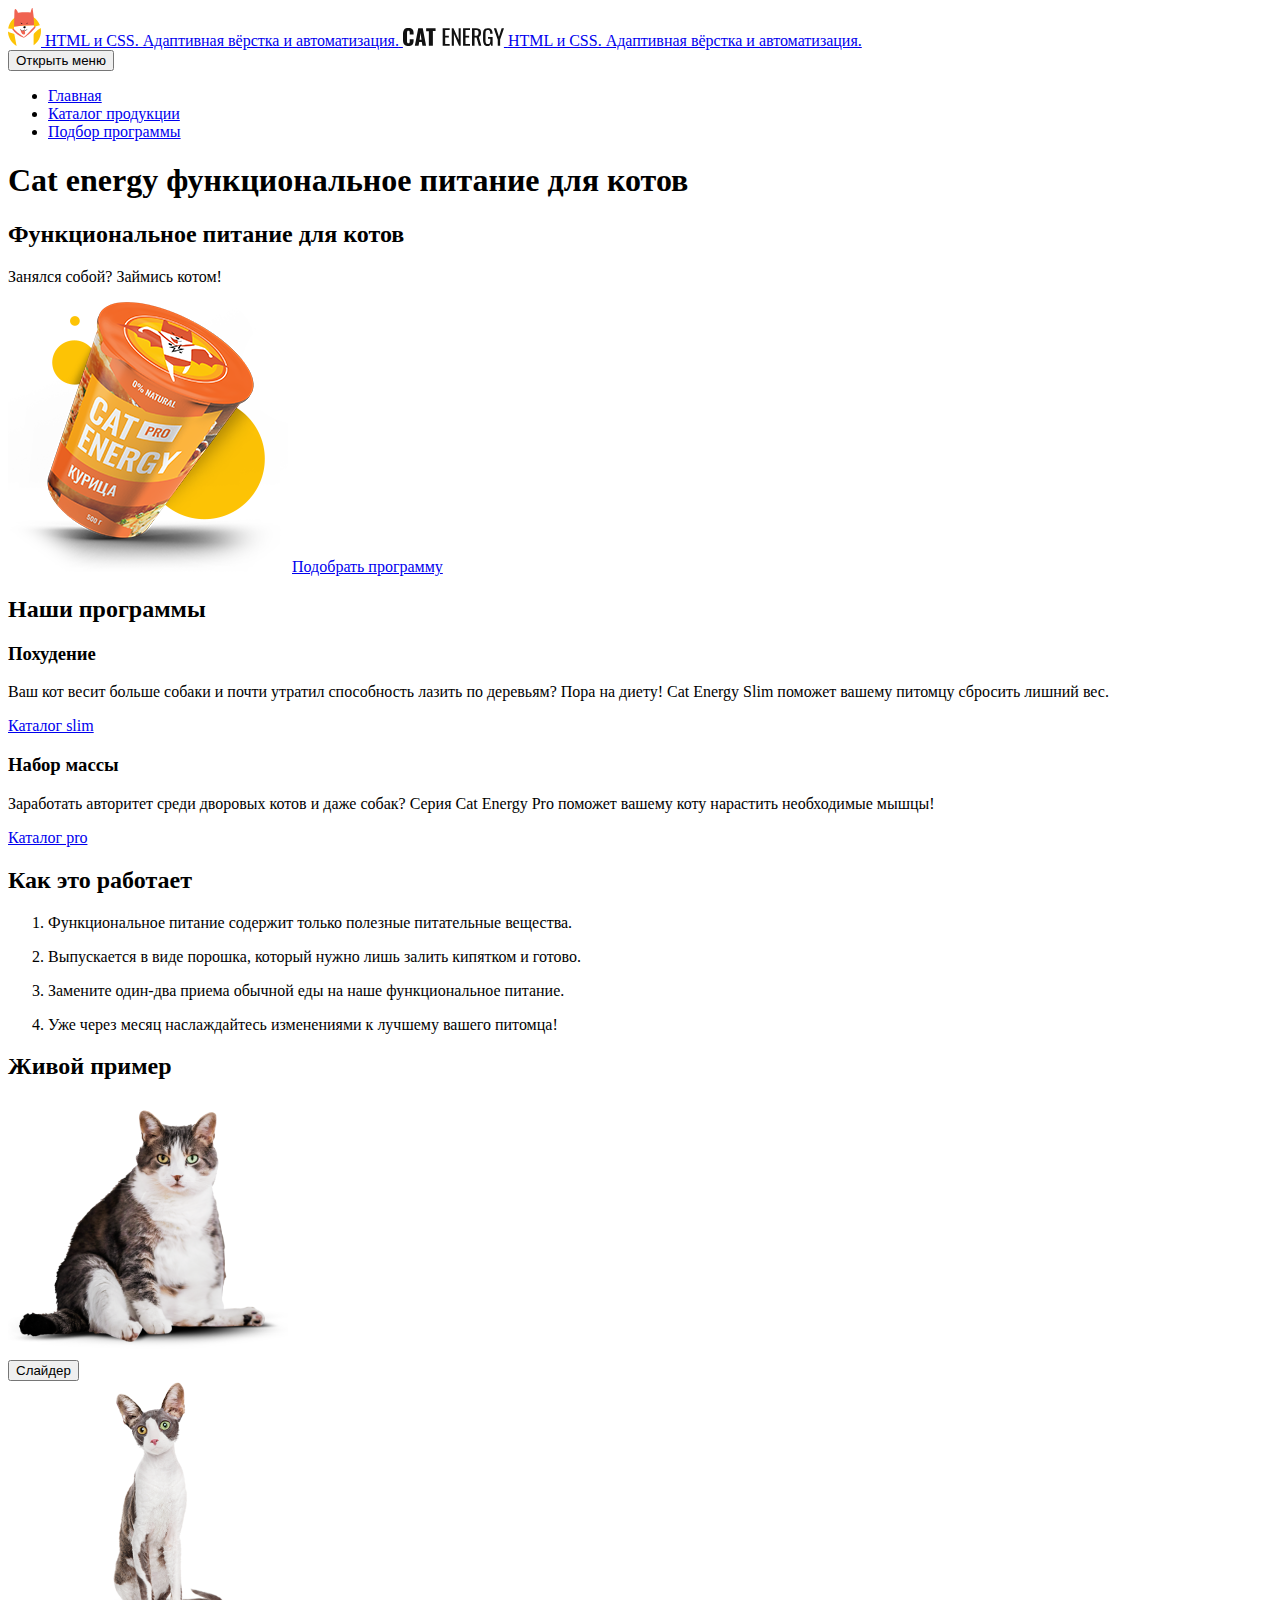
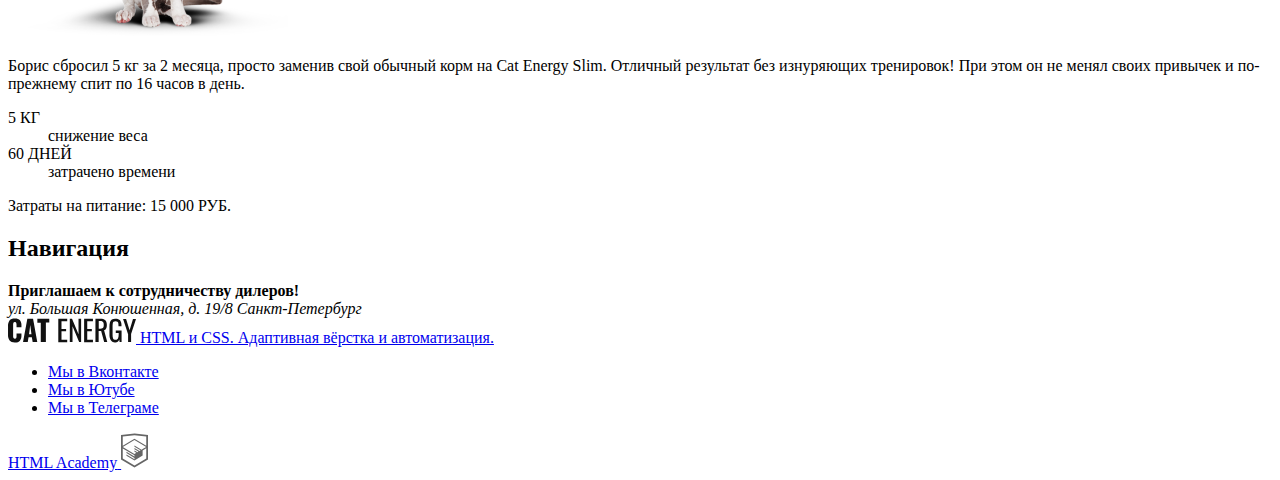
==== index.html @ 41c8e9e3 "Deploying to gh-pages from @ htmlacademy-adaptive/2373599-cat-energy-30@b73f154693031750b153112c2a9c" ====
<!DOCTYPE html><html class="page" lang="ru"><head><meta charset="UTF-8"><title>Cat Energy</title><meta name="viewport" content="width=device-width,initial-scale=1"><link rel="stylesheet" href="styles/styles.css"><script src="scripts/index.js" defer="defer"></script></head><body class="page__body"><header class="main-header"><a class="main-header__logo" href="https://htmlacademy.ru/intensive/adaptive"><svg xmlns="http://www.w3.org/2000/svg" width="33" height="38" viewBox="0 0 33 38" fill="none"><g clip-path="url(#clip0_94552_1151)"><path d="M6.0117 20.9349V18.6514C12.6311 17.7242 19.3065 17.2752 25.988 17.3076C25.988 17.9139 25.988 18.5302 25.9286 19.1465C27.8277 18.2867 29.8236 17.6691 31.8709 17.3076C30.5661 13.8643 28.1884 10.9536 25.1037 9.02347C22.0189 7.09332 18.398 6.25055 14.7979 6.62482C11.1978 6.9991 7.81798 8.56967 5.17831 11.095C2.53863 13.6202 0.785353 16.9603 0.188175 20.6014L6.0117 20.9349Z" fill="#FDC305"/><path d="M26.9784 24.4813C25.8295 25.7745 25.6017 25.6937 25.6017 27.967C25.6017 28.8865 25.6017 32.9178 25.6017 37.2422C27.8723 35.7125 29.7362 33.6331 31.0271 31.1895C32.3181 28.746 32.9959 26.0143 33 23.2385C32.9869 22.1869 32.8809 21.1385 32.6831 20.1064C30.6312 21.3486 28.7183 22.8156 26.9784 24.4813Z" fill="#FDC305"/><path d="M6.29892 25.9867C6.29892 25.9867 2.54532 24.5318 1.15876 24.1377C0.779508 24.0158 0.392293 23.9212 0 23.8548C0.107354 26.7707 0.956315 29.608 2.4635 32.0879C3.97068 34.5679 6.08426 36.6053 8.59664 38L6.29892 25.9867Z" fill="#FDC305"/><path d="M26.0375 17.2975C26.0778 11.7189 25.6136 6.1484 24.651 0.656758C24.651 0.656758 24.5123 -0.646619 23.7695 0.414269C23.1861 1.67535 22.7857 3.01637 22.581 4.39513C18.3638 4.11805 14.1305 4.23303 9.93367 4.73865C9.15126 2.02076 7.77461 0.757795 7.11104 1.01039C6.44748 1.26298 6.39796 4.35471 6.39796 4.35471L6.07113 18.6009C12.6882 17.6876 19.3603 17.252 26.0375 17.2975Z" fill="#F06351"/><path d="M12.2908 14.1452C12.2908 14.0542 13.2812 14.8322 13.6873 15.0747C14.0933 15.3172 14.2914 15.4991 14.2914 15.6708C14.2914 15.8426 14.024 16.0144 13.6675 16.0144C13.3109 16.0144 12.7662 15.8931 12.6771 15.7416H13.608H13.8953C13.2918 15.2863 12.7521 14.7492 12.2908 14.1452Z" fill="black"/><path d="M19.699 14.2563L18.6194 15.6001C18.6194 15.6607 18.4511 15.9537 18.7977 15.9032C19.2079 15.8408 19.6122 15.7428 20.006 15.6102C20.1149 15.6102 20.0753 15.4182 19.8971 15.4384C19.7188 15.4587 19.2137 15.489 18.9067 15.5496L19.7386 14.2765C19.7386 14.2765 19.8079 14.1452 19.699 14.2563Z" fill="black"/><path d="M16.5891 20.4095C17.0482 20.2031 17.4277 19.848 17.6687 19.3991C17.946 18.7424 17.6687 18.4797 17.2329 18.3887C16.6366 18.2777 16.0211 18.4004 15.5096 18.7323C15.1233 19.096 15.1729 19.4597 15.4601 19.7426C15.808 20.0116 16.1872 20.2356 16.5891 20.4095Z" fill="black"/><path d="M16.193 21.6724C16.082 21.9033 15.9271 22.1094 15.7374 22.2786C15.4553 22.5102 15.1086 22.6446 14.747 22.6626C14.2259 22.705 13.7077 22.5504 13.2911 22.2281C13.0953 22.1077 12.9183 21.9578 12.7662 21.7836C12.6667 21.6715 12.5452 21.582 12.4097 21.5209C12.4097 21.5209 13.1525 25.6634 14.955 26.3201C16.7575 26.9769 17.0744 25.5623 17.1339 25.1784C17.1934 24.0318 16.9102 22.8937 16.3217 21.9149C16.3019 21.6017 16.292 21.8038 16.193 21.6724Z" fill="#F06351"/><path d="M14.5687 22.8242C14.1085 22.7583 13.6664 22.597 13.2695 22.3503C12.8727 22.1035 12.5295 21.7766 12.2611 21.3895C12.2479 21.3764 12.2375 21.3606 12.2303 21.3433C12.2232 21.3259 12.2195 21.3073 12.2195 21.2885C12.2195 21.2697 12.2232 21.251 12.2303 21.2337C12.2375 21.2163 12.2479 21.2006 12.2611 21.1874C12.274 21.174 12.2894 21.1633 12.3064 21.156C12.3234 21.1487 12.3417 21.145 12.3601 21.145C12.3786 21.145 12.3969 21.1487 12.4139 21.156C12.4309 21.1633 12.4463 21.174 12.4592 21.1874C12.9591 21.8889 13.71 22.3608 14.5489 22.5009C14.8774 22.4757 15.1952 22.3709 15.476 22.1952C15.7568 22.0194 15.9924 21.7779 16.1633 21.4906L16.3019 21.2986L16.401 21.5108C16.401 21.5108 16.7674 22.2786 17.3914 22.3191C18.0153 22.3595 18.4313 21.9048 18.9859 21.0258C18.9988 21.0123 19.0142 21.0017 19.0312 20.9944C19.0482 20.9871 19.0665 20.9833 19.0849 20.9833C19.1034 20.9833 19.1216 20.9871 19.1386 20.9944C19.1557 21.0017 19.1711 21.0123 19.184 21.0258C19.216 21.0466 19.2389 21.0792 19.2482 21.1168C19.2574 21.1544 19.2521 21.1941 19.2335 21.2279C18.5996 22.2382 17.9757 22.6828 17.3715 22.6424C17.1418 22.6083 16.9226 22.5215 16.7304 22.3885C16.5383 22.2555 16.3782 22.0797 16.2623 21.8745C16.0675 22.1518 15.8142 22.3811 15.5212 22.5455C15.2281 22.7098 14.9026 22.8051 14.5687 22.8242Z" fill="black"/><path d="M25.988 19.1162C24.2097 20.7567 22.5327 22.508 20.9667 24.36C19.4104 26.2051 17.6526 27.8627 15.7275 29.3007C15.5096 28.7652 14.1231 27.7751 14.1231 27.7751C14.1231 27.7751 11.0231 25.6129 8.9928 23.9154C7.89756 22.9731 6.86216 21.9607 5.89286 20.8843L3.91207 20.7732C6.77449 25.0224 10.9639 28.1565 15.7968 29.6645C16.6486 29.523 19.0354 27.7852 20.8181 26.3706C22.9167 24.5337 24.8827 22.5448 26.7011 20.4196C27.1988 19.8245 27.5818 19.1389 27.8301 18.3988C26.7407 18.7929 25.988 19.1162 25.988 19.1162Z" fill="#F06351"/></g><defs><clippath id="clip0-94552-1151"><rect width="33" height="38" fill="white"/></clippath></defs></svg> <span class="visually-hidden">HTML и CSS. Адаптивная вёрстка и автоматизация.</span> </a><a class="logo" href="https://htmlacademy.ru/intensive/adaptive"><svg xmlns="http://www.w3.org/2000/svg" width="101" height="18" viewBox="0 0 101 18" fill="none"><g clip-path="url(#clip0_94552_1162)"><path d="M1.26449 16.5385C0.36955 15.2762 -0.0747041 13.7627 1.02073e-05 12.2308V5.84615C-0.108365 4.29774 0.308071 2.75746 1.18546 1.46154C2.05478 0.461538 3.39829 0 5.37403 0C7.34978 0 8.61425 0.461538 9.40455 1.30769C10.2626 2.37941 10.6846 3.72136 10.59 5.07692V6.61539H6.71754V4.84615C6.74881 4.32289 6.66808 3.799 6.48045 3.30769C6.38016 3.10938 6.2212 2.9448 6.02403 2.83513C5.82686 2.72547 5.60049 2.67572 5.37403 2.69231C4.82082 2.69231 4.42568 2.84615 4.26762 3.23077C4.08883 3.77733 4.00862 4.34988 4.03053 4.92308V13.1538C3.98879 13.71 4.0978 14.267 4.34665 14.7692C4.5047 15.1538 4.89985 15.3077 5.45306 15.3077C6.00627 15.3077 6.32239 15.1538 6.48045 14.7692C6.66013 14.2494 6.74049 13.7019 6.71754 13.1538V11.3077H10.59V12.8462C10.6704 14.2238 10.2508 15.5852 9.40455 16.6923C8.61425 17.6154 7.27075 18.0769 5.37403 18.0769C3.47732 18 2.05478 17.5385 1.26449 16.5385Z" fill="#111111"/><path d="M15.2527 0.231068H19.7574L23.0767 17.7695H19.4413L18.8091 14.0772H16.2011L15.5689 17.7695H11.8545L15.2527 0.231068ZM18.493 11.7695L17.5446 4.92338L16.5963 11.7695H18.493Z" fill="#111111"/><path d="M25.8427 3.15414H23.1557V0.231068H32.5602V3.07722H29.8732V17.7695H25.8427V3.15414Z" fill="#111111"/><path d="M39.752 0.231068H46.7066V2.07722H42.2019V7.84645H45.8372V9.61568H42.2019V16.0772H46.7066V17.8465H39.6729V0.231068H39.752Z" fill="#111111"/><path d="M48.7613 0.231068H50.5L55.6369 11.8465V0.231068H57.6917V17.7695H56.1111L50.8951 5.76953V17.7695H48.7613V0.231068Z" fill="#111111"/><path d="M60.0626 0.231068H67.0172V2.07722H62.5125V7.84645H66.1479V9.61568H62.5125V16.0772H67.0172V17.8465H60.0626V0.231068Z" fill="#111111"/><path d="M69.072 0.231049H72.7074C74.1375 0.134897 75.5587 0.514632 76.7379 1.30797C77.6072 2.00028 78.0024 3.23105 78.0024 4.84643C78.0024 7.0772 77.2911 8.46182 75.7895 8.92336L78.3185 17.6926H75.8686L73.4977 9.46182H71.5219V17.6926H68.993V0.231049H69.072ZM72.5493 7.76951C73.364 7.83486 74.1761 7.6168 74.8412 7.15413C75.3154 6.76951 75.5524 6.00028 75.5524 4.84643C75.5743 4.27324 75.4941 3.70068 75.3154 3.15413C75.1375 2.76194 74.832 2.43758 74.446 2.23105C73.9017 1.98962 73.3042 1.88388 72.7074 1.92336H71.601V7.69259H72.5493V7.76951Z" fill="#111111"/><path d="M81.1635 16.461C80.342 15.1161 79.9564 13.5612 80.0571 11.9995V6.15335C80.0376 5.03861 80.1705 3.9263 80.4523 2.84565C80.7167 2.03813 81.2437 1.33618 81.9538 0.845654C82.8362 0.337251 83.8542 0.0962316 84.8779 0.153347C86.5376 0.153347 87.723 0.537962 88.4343 1.38412C89.2525 2.50141 89.6438 3.86188 89.5407 5.23027V5.84565H87.1698V5.30719C87.1734 4.66296 87.1205 4.0196 87.0117 3.38412C86.9451 2.98253 86.7178 2.62298 86.3795 2.38412C85.9353 2.10032 85.4081 1.96529 84.8779 1.9995C84.3113 1.96416 83.7504 2.12793 83.2973 2.46104C83.1114 2.61351 82.9595 2.80132 82.8508 3.01295C82.7421 3.22458 82.6789 3.45558 82.6651 3.69181C82.5609 4.37949 82.5081 5.07362 82.507 5.76873V12.3072C82.4488 13.3033 82.6105 14.3001 82.9812 15.2303C83.2973 15.8457 83.9296 16.0764 84.8779 16.0764C85.2524 16.1218 85.6323 16.0584 85.9698 15.8942C86.3073 15.7299 86.5873 15.4722 86.7746 15.1533C87.1922 14.1806 87.3812 13.1294 87.3278 12.0764V10.8457H85.036V9.07642H89.6197V17.7687H88.0391L87.802 15.7687C87.5948 16.439 87.1634 17.0226 86.5763 17.4268C85.9892 17.831 85.2801 18.0326 84.5618 17.9995C83.9088 18.0369 83.2565 17.9159 82.6634 17.6474C82.0702 17.3789 81.5549 16.9712 81.1635 16.461Z" fill="#111111"/><path d="M94.6776 11.6154L90.8052 0.30769H93.1761L95.9421 8.76923L98.6291 0.30769H101L97.1275 11.6154V17.7692H94.7566V11.6154H94.6776Z" fill="#111111"/></g><defs><clippath id="clip0-94552-1162"><rect width="101" height="18" fill="white"/></clippath></defs></svg> <span class="visually-hidden">HTML и CSS. Адаптивная вёрстка и автоматизация.</span></a><nav class="main-nav"><button class="main-nav__toggle" type="button"><span class="visually-hidden">Открыть меню</span></button><div class="main-nav__container"><ul class="main-nav__list site-list"><li class="site-list__item site-list__item--current"><a class="site-list__link" href="#">Главная</a></li><li class="site-list__item"><a class="site-list__link" href="catalog.html">Каталог продукции</a></li><li class="site-list__item"><a class="site-list__link" href="form.html">Подбор программы</a></li></ul></div></nav></header><main class="main-container"><h1 class="visually-hidden">Cat energy функциональное питание для котов</h1><section class="hero"><h2 class="hero__title main-title">Функциональное питание для котов</h2><p class="hero__slogan">Занялся собой? Займись котом!</p><img class="hero__image" src="images/pot-mobile.png" width="280" height="270" alt="Банка с кормом для котов."> <a class="hero__link button" href="form.html">Подобрать программу</a></section><section class="programs"><h2 class="visually-hidden">Наши программы</h2><div class="programs__container"><h3 class="programs__title">Похудение</h3><p class="programs__description">Ваш кот весит больше собаки и почти утратил способность лазить по деревьям? Пора на диету! Cat Energy Slim поможет вашему питомцу сбросить лишний вес.</p><a class="programs__link desc" href="catalog.html">Каталог slim</a></div><div class="programs__container"><h3 class="programs__title">Набор массы</h3><p class="programs__description">Заработать авторитет среди дворовых котов и даже собак? Серия Cat Energy Pro поможет вашему коту нарастить необходимые мышцы!</p><a class="programs__link desc" href="catalog.html">Каталог pro</a></div></section><section class="advantages"><div class="advantages__container"><h2 class="advantages__title title">Как это работает</h2><ol class="advantages__list"><li class="advantages__item"><p class="advantages__description advantages__description--leaf">Функциональное питание содержит только полезные питательные вещества.</p></li><li class="advantages__item"><p class="advantages__description advantages__description--powder">Выпускается в виде порошка, который нужно лишь залить кипятком и готово.</p></li><li class="advantages__item"><p class="advantages__description advantages__description--eat">Замените один-два приема обычной еды на наше функциональное питание.</p></li><li class="advantages__item"><p class="advantages__description advantages__description--scales">Уже через месяц наслаждайтесь изменениями к лучшему вашего питомца!</p></li></ol></div></section><section class="example"><div class="example__container"><h2 class="example__title title">Живой пример</h2><div class="example__slider-primary"><img class="example__image" src="images/cat-fat-mobile.png" width="280" height="256" alt="Фото кота Бориса 'до'."></div><button class="example__button slider" type="button">Слайдер</button><div class="example__slider-secondary"><img class="example__image" src="images/cat-skinny-mobile.png" width="280" height="256" alt="Фото кота Бориса 'после'."></div><p class="example__description">Борис сбросил 5 кг за 2 месяца, просто заменив свой обычный корм на Cat Energy Slim. Отличный результат без изнуряющих тренировок! При этом он не менял своих привычек и по-прежнему спит по 16 часов в день.</p><dl class="example__list"><div class="example__item"><dt class="example__value">5 КГ</dt><dd class="example__definition">снижение веса</dd></div><div class="example__item"><dt class="example__value">60 ДНЕЙ</dt><dd class="example__definition">затрачено времени</dd></div></dl><p class="example__price desc">Затраты на питание: 15 000 РУБ.</p></div></section><section class="location"><h2 class="visually-hidden">Навигация</h2><div class="location__container"><div class="location__contacts contacts"><b class="contacts__promo">Приглашаем к сотрудничеству дилеров!</b><address class="contacts__address">ул. Большая Конюшенная, д. 19/8 Санкт-Петербург</address></div><div class="map"></div></div></section></main><footer class="main-footer"><div class="main-footer__container"><div class="main-footer__logo"><a class="logo" href="https://htmlacademy.ru/intensive/adaptive"><svg xmlns="http://www.w3.org/2000/svg" width="128" height="25" viewBox="0 0 128 25" fill="none"><path d="M1.6236 22.4574C0.489608 20.7815 -0.0733133 18.7722 0.0213584 16.7383V8.2617C-0.115966 6.20593 0.411707 4.16097 1.52346 2.44043C2.62499 1.11277 4.32737 0.5 6.83086 0.5C9.33436 0.5 10.9366 1.11277 11.938 2.23617C13.0252 3.65904 13.56 5.4407 13.4401 7.24043V9.28298H8.53324V6.93404C8.57287 6.23932 8.47057 5.54378 8.23282 4.89149C8.10574 4.62819 7.90433 4.40969 7.65449 4.26409C7.40465 4.11849 7.11781 4.05245 6.83086 4.07447C6.12989 4.07447 5.62919 4.27872 5.42891 4.78936C5.20237 5.515 5.10073 6.27516 5.12849 7.03617V17.9638C5.0756 18.7022 5.21373 19.4417 5.52905 20.1085C5.72933 20.6192 6.23003 20.8234 6.931 20.8234C7.63198 20.8234 8.03254 20.6192 8.23282 20.1085C8.4605 19.4183 8.56232 18.6914 8.53324 17.9638V15.5128H13.4401V17.5553C13.5419 19.3844 13.0103 21.1918 11.938 22.6617C10.9366 23.8872 9.23422 24.5 6.83086 24.5C4.42751 24.3979 2.62499 23.7851 1.6236 22.4574Z" fill="#111111"/><path d="M19.3484 0.806396H25.0563L29.2622 24.0915H24.6558L23.8547 19.1894H20.55L19.7489 24.0915H15.0424L19.3484 0.806396ZM23.4541 16.1255L22.2524 7.03618L21.0507 16.1255H23.4541Z" fill="#111111"/><path d="M32.7671 4.68725H29.3623V0.806396H41.2789V4.58512H37.8742V24.0915H32.7671V4.68725Z" fill="#111111"/><path d="M50.3916 0.806396H59.2039V3.25746H53.496V10.917H58.1024V13.266H53.496V21.8447H59.2039V24.1936H50.2915V0.806396H50.3916Z" fill="#111111"/><path d="M61.8076 0.806396H64.0107L70.5198 16.2277V0.806396H73.1234V24.0915H71.1206L64.5114 8.15959V24.0915H61.8076V0.806396Z" fill="#111111"/><path d="M76.1276 0.806396H84.9399V3.25746H79.2319V10.917H83.8383V13.266H79.2319V21.8447H84.9399V24.1936H76.1276V0.806396Z" fill="#111111"/><path d="M87.5435 0.806296H92.1499C93.962 0.678639 95.7628 1.1828 97.2571 2.23608C98.3586 3.15523 98.8593 4.78927 98.8593 6.93396C98.8593 9.89566 97.958 11.734 96.0554 12.3467L99.2598 23.9893H96.1555L93.1513 13.0616H90.6478V23.9893H87.4434V0.806296H87.5435ZM91.9496 10.8148C92.982 10.9016 94.011 10.6121 94.8537 9.99778C95.4545 9.48715 95.755 8.46587 95.755 6.93396C95.7827 6.17295 95.6811 5.41279 95.4545 4.68715C95.2291 4.16645 94.8421 3.73582 94.353 3.46162C93.6633 3.14108 92.9061 3.00069 92.1499 3.0531H90.748V10.7127H91.9496V10.8148Z" fill="#111111"/><path d="M102.865 22.3554C101.824 20.5697 101.335 18.5053 101.463 16.432V8.67025C101.438 7.19026 101.607 5.71349 101.964 4.27876C102.299 3.20664 102.967 2.27469 103.866 1.62344C104.984 0.948453 106.274 0.628462 107.572 0.704291C109.674 0.704291 111.177 1.21493 112.078 2.33833C113.115 3.82172 113.61 5.62795 113.48 7.44472V8.26174H110.476V7.54684C110.48 6.69152 110.413 5.83736 110.275 4.99365C110.191 4.46049 109.903 3.98313 109.474 3.66599C108.911 3.28921 108.243 3.10993 107.572 3.15535C106.854 3.10843 106.143 3.32587 105.569 3.76812C105.333 3.97055 105.141 4.21989 105.003 4.50086C104.865 4.78184 104.785 5.08853 104.768 5.40216C104.636 6.31517 104.569 7.23673 104.567 8.15961V16.8405C104.494 18.163 104.698 19.4863 105.168 20.7213C105.569 21.5383 106.37 21.8447 107.572 21.8447C108.046 21.905 108.527 21.8208 108.955 21.6028C109.383 21.3847 109.738 21.0425 109.975 20.6192C110.504 19.3277 110.743 17.932 110.676 16.5341V14.9H107.772V12.5511H113.58V24.0915H111.577L111.277 21.4362C111.014 22.3261 110.468 23.101 109.724 23.6376C108.98 24.1742 108.081 24.4419 107.171 24.3979C106.344 24.4475 105.517 24.2869 104.765 23.9304C104.014 23.5739 103.361 23.0327 102.865 22.3554Z" fill="#111111"/><path d="M119.989 15.9212L115.082 0.908447H118.086L121.591 12.1425L124.996 0.908447H128L123.093 15.9212V24.0914H120.089V15.9212H119.989Z" fill="#111111"/></svg> <span class="visually-hidden">HTML и CSS. Адаптивная вёрстка и автоматизация.</span></a></div><div class="main-footer__social social"><ul class="social__list"><li class="social__item"><a class="social__link social__link--vkontakte" href="https://vk.com/htmlacademy">Мы в Вконтакте</a></li><li class="social__item"><a class="social__link social__link--youtube" href="https://www.youtube.com/htmlacademyru">Мы в Ютубе</a></li><li class="social__item"><a class="social__link social__link--telegram" href="https://t.me/htmlacademy">Мы в Телеграме</a></li></ul></div><div class="main-footer__copyright copyright"><a class="copyright__link" href="https://htmlacademy.ru/intensive/adaptive"><span class="text">HTML Academy</span> </a><svg xmlns="http://www.w3.org/2000/svg" width="27" height="35" viewBox="0 0 27 35" fill="none"><g clip-path="url(#clip0_99948_47)"><path d="M13.6426 0.515754L13.5 0.5L0 1.90733V26.5129L13.5 34.5L27 26.5129V1.90733L13.6426 0.515754ZM25.2344 25.5151L13.5 32.4573L1.76561 25.5151V15.4293L13.4507 22.3451L13.4701 23.5984L5.45351 18.8548L5.44295 20.0801L13.4894 24.8885L13.5088 26.175L5.46408 21.4174L5.45351 22.6427L13.5 27.4511L21.6239 22.6182V21.3929V17.409L25.2432 15.2595L25.2344 25.5151ZM25.2344 13.9519L22.0147 15.8319L20.5325 16.7071L13.4666 12.5201L13.456 13.7454L19.4957 17.318L19.4429 17.3495L19.3126 17.4247L18.4536 17.9166L13.4666 14.9689L13.456 16.1942L17.3921 18.5222L16.4591 19.1314L16.438 19.1436L13.4666 17.402L13.456 18.6273L15.4029 19.7615L13.4155 20.9483L1.7973 14.0762L13.4349 7.11831L25.2344 13.9519ZM25.2344 12.7266L13.4401 5.81075L1.76561 12.7196V3.4897L13.5 2.26442L25.2344 3.4897V12.7266Z" fill="#666666"/></g><defs><clippath id="clip0-99948-47"><rect width="27" height="34" fill="white" transform="translate(0 0.5)"/></clippath></defs></svg></div></div></footer></body></html>
---- styles/styles.css ----
@charset "UTF-8";.header{background-color:#639;color:#fff;padding:10px 15px}
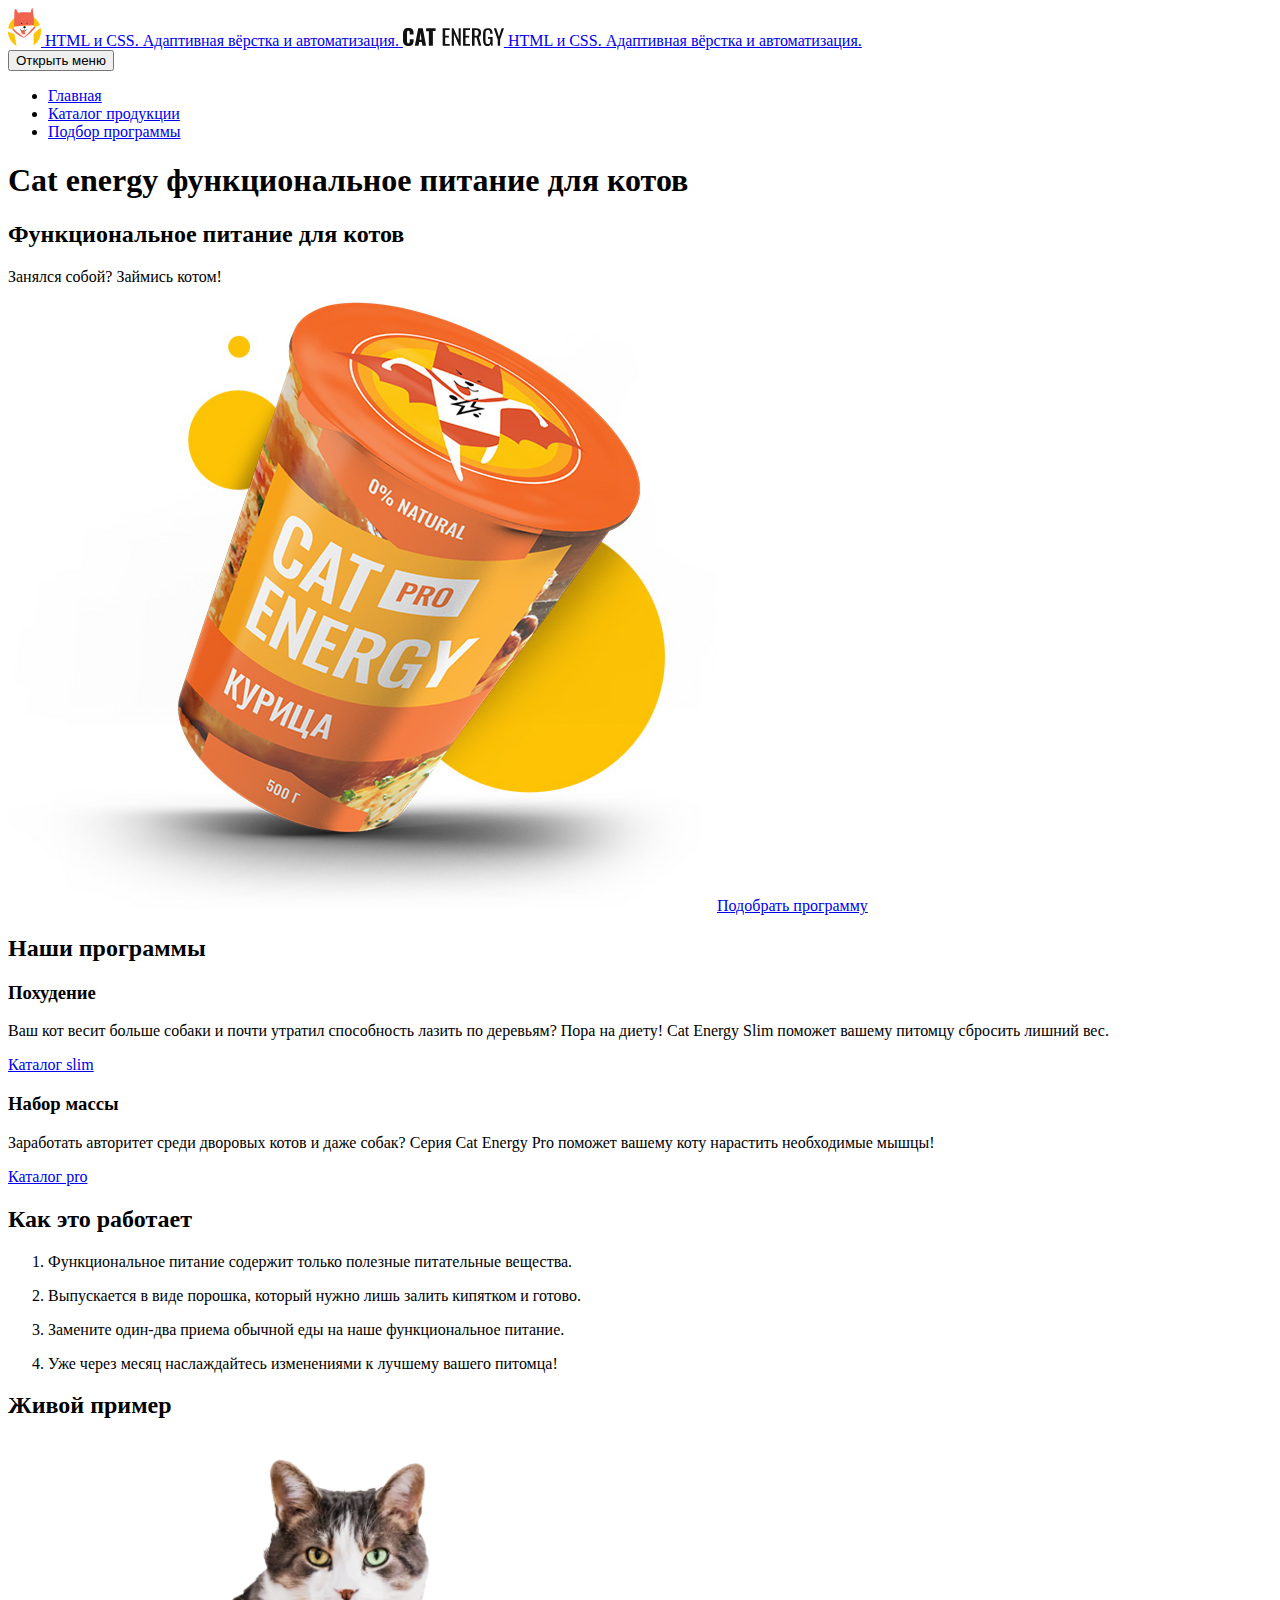
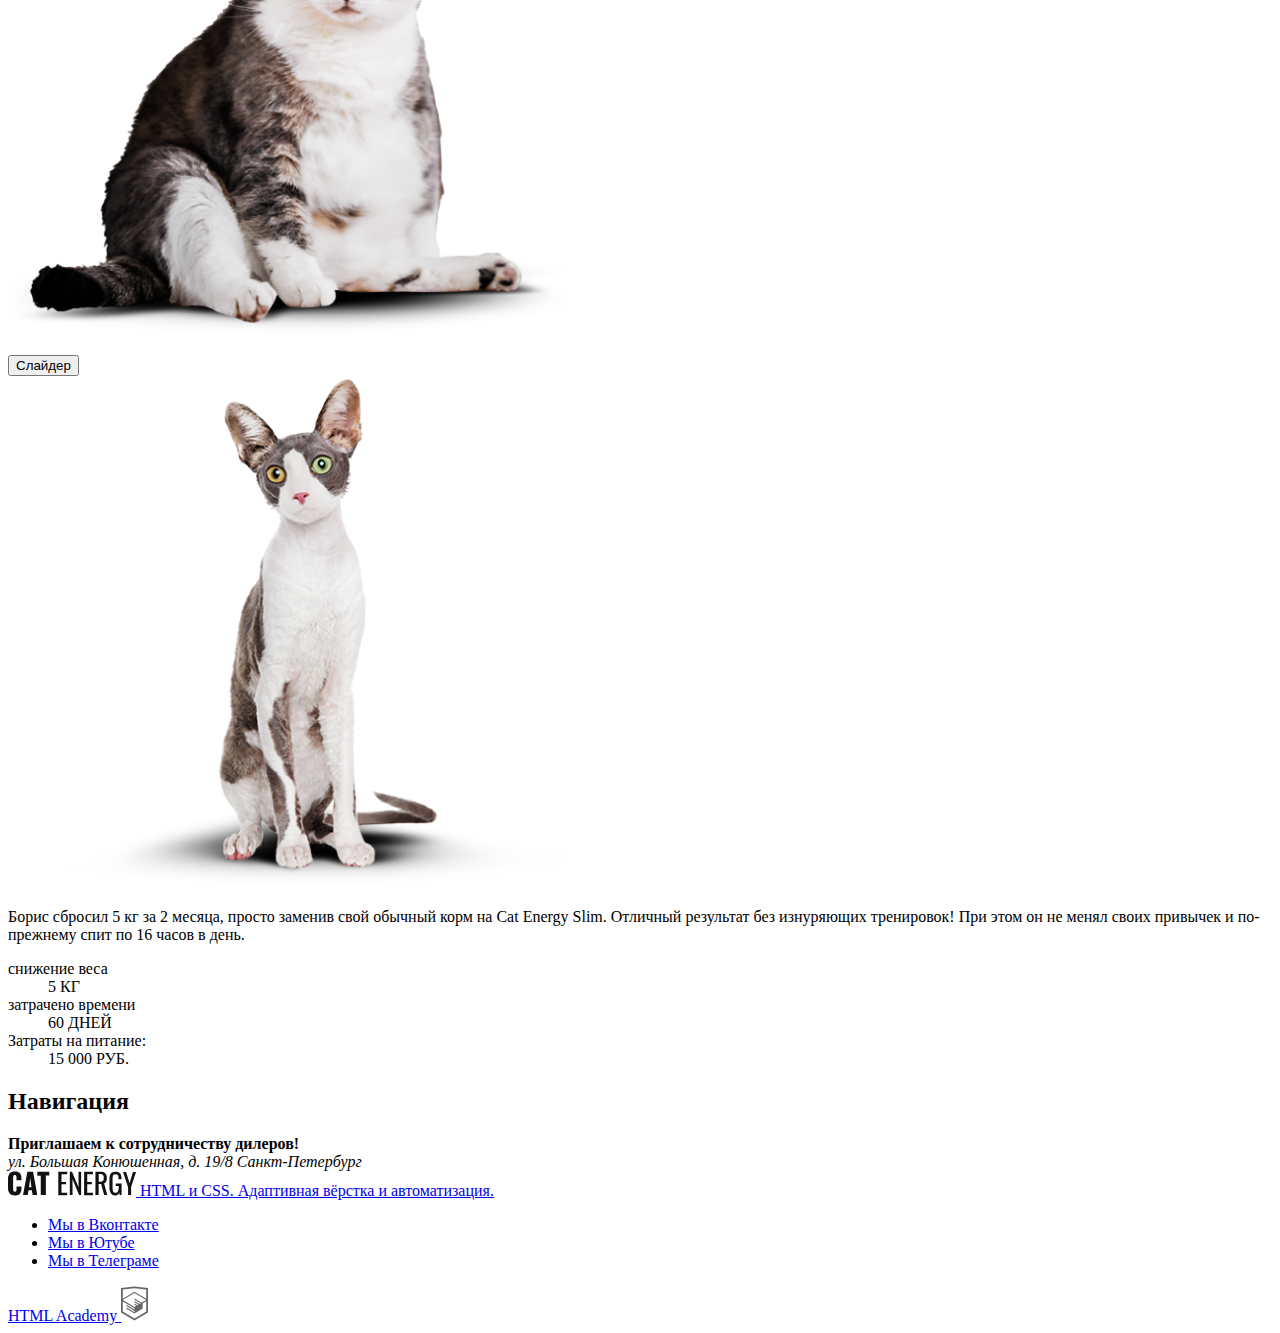
==== commit 5e0045c3: "Deploying to gh-pages from @ htmlacademy-adaptive/2373599-cat-energy-30@29e72049eb824497894bd064038c" ====
--- a/index.html
+++ b/index.html
@@ -1 +1 @@
-<!DOCTYPE html><html class="page" lang="ru"><head><meta charset="UTF-8"><title>Cat Energy</title><meta name="viewport" content="width=device-width,initial-scale=1"><link rel="stylesheet" href="styles/styles.css"><script src="scripts/index.js" defer="defer"></script></head><body class="page__body"><header class="main-header"><a class="main-header__logo" href="https://htmlacademy.ru/intensive/adaptive"><svg xmlns="http://www.w3.org/2000/svg" width="33" height="38" viewBox="0 0 33 38" fill="none"><g clip-path="url(#clip0_94552_1151)"><path d="M6.0117 20.9349V18.6514C12.6311 17.7242 19.3065 17.2752 25.988 17.3076C25.988 17.9139 25.988 18.5302 25.9286 19.1465C27.8277 18.2867 29.8236 17.6691 31.8709 17.3076C30.5661 13.8643 28.1884 10.9536 25.1037 9.02347C22.0189 7.09332 18.398 6.25055 14.7979 6.62482C11.1978 6.9991 7.81798 8.56967 5.17831 11.095C2.53863 13.6202 0.785353 16.9603 0.188175 20.6014L6.0117 20.9349Z" fill="#FDC305"/><path d="M26.9784 24.4813C25.8295 25.7745 25.6017 25.6937 25.6017 27.967C25.6017 28.8865 25.6017 32.9178 25.6017 37.2422C27.8723 35.7125 29.7362 33.6331 31.0271 31.1895C32.3181 28.746 32.9959 26.0143 33 23.2385C32.9869 22.1869 32.8809 21.1385 32.6831 20.1064C30.6312 21.3486 28.7183 22.8156 26.9784 24.4813Z" fill="#FDC305"/><path d="M6.29892 25.9867C6.29892 25.9867 2.54532 24.5318 1.15876 24.1377C0.779508 24.0158 0.392293 23.9212 0 23.8548C0.107354 26.7707 0.956315 29.608 2.4635 32.0879C3.97068 34.5679 6.08426 36.6053 8.59664 38L6.29892 25.9867Z" fill="#FDC305"/><path d="M26.0375 17.2975C26.0778 11.7189 25.6136 6.1484 24.651 0.656758C24.651 0.656758 24.5123 -0.646619 23.7695 0.414269C23.1861 1.67535 22.7857 3.01637 22.581 4.39513C18.3638 4.11805 14.1305 4.23303 9.93367 4.73865C9.15126 2.02076 7.77461 0.757795 7.11104 1.01039C6.44748 1.26298 6.39796 4.35471 6.39796 4.35471L6.07113 18.6009C12.6882 17.6876 19.3603 17.252 26.0375 17.2975Z" fill="#F06351"/><path d="M12.2908 14.1452C12.2908 14.0542 13.2812 14.8322 13.6873 15.0747C14.0933 15.3172 14.2914 15.4991 14.2914 15.6708C14.2914 15.8426 14.024 16.0144 13.6675 16.0144C13.3109 16.0144 12.7662 15.8931 12.6771 15.7416H13.608H13.8953C13.2918 15.2863 12.7521 14.7492 12.2908 14.1452Z" fill="black"/><path d="M19.699 14.2563L18.6194 15.6001C18.6194 15.6607 18.4511 15.9537 18.7977 15.9032C19.2079 15.8408 19.6122 15.7428 20.006 15.6102C20.1149 15.6102 20.0753 15.4182 19.8971 15.4384C19.7188 15.4587 19.2137 15.489 18.9067 15.5496L19.7386 14.2765C19.7386 14.2765 19.8079 14.1452 19.699 14.2563Z" fill="black"/><path d="M16.5891 20.4095C17.0482 20.2031 17.4277 19.848 17.6687 19.3991C17.946 18.7424 17.6687 18.4797 17.2329 18.3887C16.6366 18.2777 16.0211 18.4004 15.5096 18.7323C15.1233 19.096 15.1729 19.4597 15.4601 19.7426C15.808 20.0116 16.1872 20.2356 16.5891 20.4095Z" fill="black"/><path d="M16.193 21.6724C16.082 21.9033 15.9271 22.1094 15.7374 22.2786C15.4553 22.5102 15.1086 22.6446 14.747 22.6626C14.2259 22.705 13.7077 22.5504 13.2911 22.2281C13.0953 22.1077 12.9183 21.9578 12.7662 21.7836C12.6667 21.6715 12.5452 21.582 12.4097 21.5209C12.4097 21.5209 13.1525 25.6634 14.955 26.3201C16.7575 26.9769 17.0744 25.5623 17.1339 25.1784C17.1934 24.0318 16.9102 22.8937 16.3217 21.9149C16.3019 21.6017 16.292 21.8038 16.193 21.6724Z" fill="#F06351"/><path d="M14.5687 22.8242C14.1085 22.7583 13.6664 22.597 13.2695 22.3503C12.8727 22.1035 12.5295 21.7766 12.2611 21.3895C12.2479 21.3764 12.2375 21.3606 12.2303 21.3433C12.2232 21.3259 12.2195 21.3073 12.2195 21.2885C12.2195 21.2697 12.2232 21.251 12.2303 21.2337C12.2375 21.2163 12.2479 21.2006 12.2611 21.1874C12.274 21.174 12.2894 21.1633 12.3064 21.156C12.3234 21.1487 12.3417 21.145 12.3601 21.145C12.3786 21.145 12.3969 21.1487 12.4139 21.156C12.4309 21.1633 12.4463 21.174 12.4592 21.1874C12.9591 21.8889 13.71 22.3608 14.5489 22.5009C14.8774 22.4757 15.1952 22.3709 15.476 22.1952C15.7568 22.0194 15.9924 21.7779 16.1633 21.4906L16.3019 21.2986L16.401 21.5108C16.401 21.5108 16.7674 22.2786 17.3914 22.3191C18.0153 22.3595 18.4313 21.9048 18.9859 21.0258C18.9988 21.0123 19.0142 21.0017 19.0312 20.9944C19.0482 20.9871 19.0665 20.9833 19.0849 20.9833C19.1034 20.9833 19.1216 20.9871 19.1386 20.9944C19.1557 21.0017 19.1711 21.0123 19.184 21.0258C19.216 21.0466 19.2389 21.0792 19.2482 21.1168C19.2574 21.1544 19.2521 21.1941 19.2335 21.2279C18.5996 22.2382 17.9757 22.6828 17.3715 22.6424C17.1418 22.6083 16.9226 22.5215 16.7304 22.3885C16.5383 22.2555 16.3782 22.0797 16.2623 21.8745C16.0675 22.1518 15.8142 22.3811 15.5212 22.5455C15.2281 22.7098 14.9026 22.8051 14.5687 22.8242Z" fill="black"/><path d="M25.988 19.1162C24.2097 20.7567 22.5327 22.508 20.9667 24.36C19.4104 26.2051 17.6526 27.8627 15.7275 29.3007C15.5096 28.7652 14.1231 27.7751 14.1231 27.7751C14.1231 27.7751 11.0231 25.6129 8.9928 23.9154C7.89756 22.9731 6.86216 21.9607 5.89286 20.8843L3.91207 20.7732C6.77449 25.0224 10.9639 28.1565 15.7968 29.6645C16.6486 29.523 19.0354 27.7852 20.8181 26.3706C22.9167 24.5337 24.8827 22.5448 26.7011 20.4196C27.1988 19.8245 27.5818 19.1389 27.8301 18.3988C26.7407 18.7929 25.988 19.1162 25.988 19.1162Z" fill="#F06351"/></g><defs><clippath id="clip0-94552-1151"><rect width="33" height="38" fill="white"/></clippath></defs></svg> <span class="visually-hidden">HTML и CSS. Адаптивная вёрстка и автоматизация.</span> </a><a class="logo" href="https://htmlacademy.ru/intensive/adaptive"><svg xmlns="http://www.w3.org/2000/svg" width="101" height="18" viewBox="0 0 101 18" fill="none"><g clip-path="url(#clip0_94552_1162)"><path d="M1.26449 16.5385C0.36955 15.2762 -0.0747041 13.7627 1.02073e-05 12.2308V5.84615C-0.108365 4.29774 0.308071 2.75746 1.18546 1.46154C2.05478 0.461538 3.39829 0 5.37403 0C7.34978 0 8.61425 0.461538 9.40455 1.30769C10.2626 2.37941 10.6846 3.72136 10.59 5.07692V6.61539H6.71754V4.84615C6.74881 4.32289 6.66808 3.799 6.48045 3.30769C6.38016 3.10938 6.2212 2.9448 6.02403 2.83513C5.82686 2.72547 5.60049 2.67572 5.37403 2.69231C4.82082 2.69231 4.42568 2.84615 4.26762 3.23077C4.08883 3.77733 4.00862 4.34988 4.03053 4.92308V13.1538C3.98879 13.71 4.0978 14.267 4.34665 14.7692C4.5047 15.1538 4.89985 15.3077 5.45306 15.3077C6.00627 15.3077 6.32239 15.1538 6.48045 14.7692C6.66013 14.2494 6.74049 13.7019 6.71754 13.1538V11.3077H10.59V12.8462C10.6704 14.2238 10.2508 15.5852 9.40455 16.6923C8.61425 17.6154 7.27075 18.0769 5.37403 18.0769C3.47732 18 2.05478 17.5385 1.26449 16.5385Z" fill="#111111"/><path d="M15.2527 0.231068H19.7574L23.0767 17.7695H19.4413L18.8091 14.0772H16.2011L15.5689 17.7695H11.8545L15.2527 0.231068ZM18.493 11.7695L17.5446 4.92338L16.5963 11.7695H18.493Z" fill="#111111"/><path d="M25.8427 3.15414H23.1557V0.231068H32.5602V3.07722H29.8732V17.7695H25.8427V3.15414Z" fill="#111111"/><path d="M39.752 0.231068H46.7066V2.07722H42.2019V7.84645H45.8372V9.61568H42.2019V16.0772H46.7066V17.8465H39.6729V0.231068H39.752Z" fill="#111111"/><path d="M48.7613 0.231068H50.5L55.6369 11.8465V0.231068H57.6917V17.7695H56.1111L50.8951 5.76953V17.7695H48.7613V0.231068Z" fill="#111111"/><path d="M60.0626 0.231068H67.0172V2.07722H62.5125V7.84645H66.1479V9.61568H62.5125V16.0772H67.0172V17.8465H60.0626V0.231068Z" fill="#111111"/><path d="M69.072 0.231049H72.7074C74.1375 0.134897 75.5587 0.514632 76.7379 1.30797C77.6072 2.00028 78.0024 3.23105 78.0024 4.84643C78.0024 7.0772 77.2911 8.46182 75.7895 8.92336L78.3185 17.6926H75.8686L73.4977 9.46182H71.5219V17.6926H68.993V0.231049H69.072ZM72.5493 7.76951C73.364 7.83486 74.1761 7.6168 74.8412 7.15413C75.3154 6.76951 75.5524 6.00028 75.5524 4.84643C75.5743 4.27324 75.4941 3.70068 75.3154 3.15413C75.1375 2.76194 74.832 2.43758 74.446 2.23105C73.9017 1.98962 73.3042 1.88388 72.7074 1.92336H71.601V7.69259H72.5493V7.76951Z" fill="#111111"/><path d="M81.1635 16.461C80.342 15.1161 79.9564 13.5612 80.0571 11.9995V6.15335C80.0376 5.03861 80.1705 3.9263 80.4523 2.84565C80.7167 2.03813 81.2437 1.33618 81.9538 0.845654C82.8362 0.337251 83.8542 0.0962316 84.8779 0.153347C86.5376 0.153347 87.723 0.537962 88.4343 1.38412C89.2525 2.50141 89.6438 3.86188 89.5407 5.23027V5.84565H87.1698V5.30719C87.1734 4.66296 87.1205 4.0196 87.0117 3.38412C86.9451 2.98253 86.7178 2.62298 86.3795 2.38412C85.9353 2.10032 85.4081 1.96529 84.8779 1.9995C84.3113 1.96416 83.7504 2.12793 83.2973 2.46104C83.1114 2.61351 82.9595 2.80132 82.8508 3.01295C82.7421 3.22458 82.6789 3.45558 82.6651 3.69181C82.5609 4.37949 82.5081 5.07362 82.507 5.76873V12.3072C82.4488 13.3033 82.6105 14.3001 82.9812 15.2303C83.2973 15.8457 83.9296 16.0764 84.8779 16.0764C85.2524 16.1218 85.6323 16.0584 85.9698 15.8942C86.3073 15.7299 86.5873 15.4722 86.7746 15.1533C87.1922 14.1806 87.3812 13.1294 87.3278 12.0764V10.8457H85.036V9.07642H89.6197V17.7687H88.0391L87.802 15.7687C87.5948 16.439 87.1634 17.0226 86.5763 17.4268C85.9892 17.831 85.2801 18.0326 84.5618 17.9995C83.9088 18.0369 83.2565 17.9159 82.6634 17.6474C82.0702 17.3789 81.5549 16.9712 81.1635 16.461Z" fill="#111111"/><path d="M94.6776 11.6154L90.8052 0.30769H93.1761L95.9421 8.76923L98.6291 0.30769H101L97.1275 11.6154V17.7692H94.7566V11.6154H94.6776Z" fill="#111111"/></g><defs><clippath id="clip0-94552-1162"><rect width="101" height="18" fill="white"/></clippath></defs></svg> <span class="visually-hidden">HTML и CSS. Адаптивная вёрстка и автоматизация.</span></a><nav class="main-nav"><button class="main-nav__toggle" type="button"><span class="visually-hidden">Открыть меню</span></button><div class="main-nav__container"><ul class="main-nav__list site-list"><li class="site-list__item site-list__item--current"><a class="site-list__link" href="#">Главная</a></li><li class="site-list__item"><a class="site-list__link" href="catalog.html">Каталог продукции</a></li><li class="site-list__item"><a class="site-list__link" href="form.html">Подбор программы</a></li></ul></div></nav></header><main class="main-container"><h1 class="visually-hidden">Cat energy функциональное питание для котов</h1><section class="hero"><h2 class="hero__title main-title">Функциональное питание для котов</h2><p class="hero__slogan">Занялся собой? Займись котом!</p><img class="hero__image" src="images/pot-mobile.png" width="280" height="270" alt="Банка с кормом для котов."> <a class="hero__link button" href="form.html">Подобрать программу</a></section><section class="programs"><h2 class="visually-hidden">Наши программы</h2><div class="programs__container"><h3 class="programs__title">Похудение</h3><p class="programs__description">Ваш кот весит больше собаки и почти утратил способность лазить по деревьям? Пора на диету! Cat Energy Slim поможет вашему питомцу сбросить лишний вес.</p><a class="programs__link desc" href="catalog.html">Каталог slim</a></div><div class="programs__container"><h3 class="programs__title">Набор массы</h3><p class="programs__description">Заработать авторитет среди дворовых котов и даже собак? Серия Cat Energy Pro поможет вашему коту нарастить необходимые мышцы!</p><a class="programs__link desc" href="catalog.html">Каталог pro</a></div></section><section class="advantages"><div class="advantages__container"><h2 class="advantages__title title">Как это работает</h2><ol class="advantages__list"><li class="advantages__item"><p class="advantages__description advantages__description--leaf">Функциональное питание содержит только полезные питательные вещества.</p></li><li class="advantages__item"><p class="advantages__description advantages__description--powder">Выпускается в виде порошка, который нужно лишь залить кипятком и готово.</p></li><li class="advantages__item"><p class="advantages__description advantages__description--eat">Замените один-два приема обычной еды на наше функциональное питание.</p></li><li class="advantages__item"><p class="advantages__description advantages__description--scales">Уже через месяц наслаждайтесь изменениями к лучшему вашего питомца!</p></li></ol></div></section><section class="example"><div class="example__container"><h2 class="example__title title">Живой пример</h2><div class="example__slider-primary"><img class="example__image" src="images/cat-fat-mobile.png" width="280" height="256" alt="Фото кота Бориса 'до'."></div><button class="example__button slider" type="button">Слайдер</button><div class="example__slider-secondary"><img class="example__image" src="images/cat-skinny-mobile.png" width="280" height="256" alt="Фото кота Бориса 'после'."></div><p class="example__description">Борис сбросил 5 кг за 2 месяца, просто заменив свой обычный корм на Cat Energy Slim. Отличный результат без изнуряющих тренировок! При этом он не менял своих привычек и по-прежнему спит по 16 часов в день.</p><dl class="example__list"><div class="example__item"><dt class="example__value">5 КГ</dt><dd class="example__definition">снижение веса</dd></div><div class="example__item"><dt class="example__value">60 ДНЕЙ</dt><dd class="example__definition">затрачено времени</dd></div></dl><p class="example__price desc">Затраты на питание: 15 000 РУБ.</p></div></section><section class="location"><h2 class="visually-hidden">Навигация</h2><div class="location__container"><div class="location__contacts contacts"><b class="contacts__promo">Приглашаем к сотрудничеству дилеров!</b><address class="contacts__address">ул. Большая Конюшенная, д. 19/8 Санкт-Петербург</address></div><div class="map"></div></div></section></main><footer class="main-footer"><div class="main-footer__container"><div class="main-footer__logo"><a class="logo" href="https://htmlacademy.ru/intensive/adaptive"><svg xmlns="http://www.w3.org/2000/svg" width="128" height="25" viewBox="0 0 128 25" fill="none"><path d="M1.6236 22.4574C0.489608 20.7815 -0.0733133 18.7722 0.0213584 16.7383V8.2617C-0.115966 6.20593 0.411707 4.16097 1.52346 2.44043C2.62499 1.11277 4.32737 0.5 6.83086 0.5C9.33436 0.5 10.9366 1.11277 11.938 2.23617C13.0252 3.65904 13.56 5.4407 13.4401 7.24043V9.28298H8.53324V6.93404C8.57287 6.23932 8.47057 5.54378 8.23282 4.89149C8.10574 4.62819 7.90433 4.40969 7.65449 4.26409C7.40465 4.11849 7.11781 4.05245 6.83086 4.07447C6.12989 4.07447 5.62919 4.27872 5.42891 4.78936C5.20237 5.515 5.10073 6.27516 5.12849 7.03617V17.9638C5.0756 18.7022 5.21373 19.4417 5.52905 20.1085C5.72933 20.6192 6.23003 20.8234 6.931 20.8234C7.63198 20.8234 8.03254 20.6192 8.23282 20.1085C8.4605 19.4183 8.56232 18.6914 8.53324 17.9638V15.5128H13.4401V17.5553C13.5419 19.3844 13.0103 21.1918 11.938 22.6617C10.9366 23.8872 9.23422 24.5 6.83086 24.5C4.42751 24.3979 2.62499 23.7851 1.6236 22.4574Z" fill="#111111"/><path d="M19.3484 0.806396H25.0563L29.2622 24.0915H24.6558L23.8547 19.1894H20.55L19.7489 24.0915H15.0424L19.3484 0.806396ZM23.4541 16.1255L22.2524 7.03618L21.0507 16.1255H23.4541Z" fill="#111111"/><path d="M32.7671 4.68725H29.3623V0.806396H41.2789V4.58512H37.8742V24.0915H32.7671V4.68725Z" fill="#111111"/><path d="M50.3916 0.806396H59.2039V3.25746H53.496V10.917H58.1024V13.266H53.496V21.8447H59.2039V24.1936H50.2915V0.806396H50.3916Z" fill="#111111"/><path d="M61.8076 0.806396H64.0107L70.5198 16.2277V0.806396H73.1234V24.0915H71.1206L64.5114 8.15959V24.0915H61.8076V0.806396Z" fill="#111111"/><path d="M76.1276 0.806396H84.9399V3.25746H79.2319V10.917H83.8383V13.266H79.2319V21.8447H84.9399V24.1936H76.1276V0.806396Z" fill="#111111"/><path d="M87.5435 0.806296H92.1499C93.962 0.678639 95.7628 1.1828 97.2571 2.23608C98.3586 3.15523 98.8593 4.78927 98.8593 6.93396C98.8593 9.89566 97.958 11.734 96.0554 12.3467L99.2598 23.9893H96.1555L93.1513 13.0616H90.6478V23.9893H87.4434V0.806296H87.5435ZM91.9496 10.8148C92.982 10.9016 94.011 10.6121 94.8537 9.99778C95.4545 9.48715 95.755 8.46587 95.755 6.93396C95.7827 6.17295 95.6811 5.41279 95.4545 4.68715C95.2291 4.16645 94.8421 3.73582 94.353 3.46162C93.6633 3.14108 92.9061 3.00069 92.1499 3.0531H90.748V10.7127H91.9496V10.8148Z" fill="#111111"/><path d="M102.865 22.3554C101.824 20.5697 101.335 18.5053 101.463 16.432V8.67025C101.438 7.19026 101.607 5.71349 101.964 4.27876C102.299 3.20664 102.967 2.27469 103.866 1.62344C104.984 0.948453 106.274 0.628462 107.572 0.704291C109.674 0.704291 111.177 1.21493 112.078 2.33833C113.115 3.82172 113.61 5.62795 113.48 7.44472V8.26174H110.476V7.54684C110.48 6.69152 110.413 5.83736 110.275 4.99365C110.191 4.46049 109.903 3.98313 109.474 3.66599C108.911 3.28921 108.243 3.10993 107.572 3.15535C106.854 3.10843 106.143 3.32587 105.569 3.76812C105.333 3.97055 105.141 4.21989 105.003 4.50086C104.865 4.78184 104.785 5.08853 104.768 5.40216C104.636 6.31517 104.569 7.23673 104.567 8.15961V16.8405C104.494 18.163 104.698 19.4863 105.168 20.7213C105.569 21.5383 106.37 21.8447 107.572 21.8447C108.046 21.905 108.527 21.8208 108.955 21.6028C109.383 21.3847 109.738 21.0425 109.975 20.6192C110.504 19.3277 110.743 17.932 110.676 16.5341V14.9H107.772V12.5511H113.58V24.0915H111.577L111.277 21.4362C111.014 22.3261 110.468 23.101 109.724 23.6376C108.98 24.1742 108.081 24.4419 107.171 24.3979C106.344 24.4475 105.517 24.2869 104.765 23.9304C104.014 23.5739 103.361 23.0327 102.865 22.3554Z" fill="#111111"/><path d="M119.989 15.9212L115.082 0.908447H118.086L121.591 12.1425L124.996 0.908447H128L123.093 15.9212V24.0914H120.089V15.9212H119.989Z" fill="#111111"/></svg> <span class="visually-hidden">HTML и CSS. Адаптивная вёрстка и автоматизация.</span></a></div><div class="main-footer__social social"><ul class="social__list"><li class="social__item"><a class="social__link social__link--vkontakte" href="https://vk.com/htmlacademy">Мы в Вконтакте</a></li><li class="social__item"><a class="social__link social__link--youtube" href="https://www.youtube.com/htmlacademyru">Мы в Ютубе</a></li><li class="social__item"><a class="social__link social__link--telegram" href="https://t.me/htmlacademy">Мы в Телеграме</a></li></ul></div><div class="main-footer__copyright copyright"><a class="copyright__link" href="https://htmlacademy.ru/intensive/adaptive"><span class="text">HTML Academy</span> </a><svg xmlns="http://www.w3.org/2000/svg" width="27" height="35" viewBox="0 0 27 35" fill="none"><g clip-path="url(#clip0_99948_47)"><path d="M13.6426 0.515754L13.5 0.5L0 1.90733V26.5129L13.5 34.5L27 26.5129V1.90733L13.6426 0.515754ZM25.2344 25.5151L13.5 32.4573L1.76561 25.5151V15.4293L13.4507 22.3451L13.4701 23.5984L5.45351 18.8548L5.44295 20.0801L13.4894 24.8885L13.5088 26.175L5.46408 21.4174L5.45351 22.6427L13.5 27.4511L21.6239 22.6182V21.3929V17.409L25.2432 15.2595L25.2344 25.5151ZM25.2344 13.9519L22.0147 15.8319L20.5325 16.7071L13.4666 12.5201L13.456 13.7454L19.4957 17.318L19.4429 17.3495L19.3126 17.4247L18.4536 17.9166L13.4666 14.9689L13.456 16.1942L17.3921 18.5222L16.4591 19.1314L16.438 19.1436L13.4666 17.402L13.456 18.6273L15.4029 19.7615L13.4155 20.9483L1.7973 14.0762L13.4349 7.11831L25.2344 13.9519ZM25.2344 12.7266L13.4401 5.81075L1.76561 12.7196V3.4897L13.5 2.26442L25.2344 3.4897V12.7266Z" fill="#666666"/></g><defs><clippath id="clip0-99948-47"><rect width="27" height="34" fill="white" transform="translate(0 0.5)"/></clippath></defs></svg></div></div></footer></body></html>+<!DOCTYPE html><html class="page" lang="ru"><head><meta charset="UTF-8"><title>Cat Energy</title><meta name="viewport" content="width=device-width,initial-scale=1"><link rel="icon" href="favicon.ico"><link rel="icon" href="./favicons/favicon.svg" type="image/svg+xml"><link rel="apple-touch-icon" href="./favicons/apple-icon-180x180.png"><link rel="manifest" href="manifest.webmanifest"><link rel="stylesheet" href="styles/styles.css"><script src="scripts/index.js" defer="defer"></script></head><body class="page__body"><header class="main-header"><a class="main-header__logo logo" href="https://htmlacademy.ru/intensive/adaptive"><svg class="logo__image logo__image--icon" xmlns="http://www.w3.org/2000/svg" width="33" height="38" viewBox="0 0 33 38" fill="none"><g clip-path="url(#clip0_94552_1151)"><path d="M6.0117 20.9349V18.6514C12.6311 17.7242 19.3065 17.2752 25.988 17.3076C25.988 17.9139 25.988 18.5302 25.9286 19.1465C27.8277 18.2867 29.8236 17.6691 31.8709 17.3076C30.5661 13.8643 28.1884 10.9536 25.1037 9.02347C22.0189 7.09332 18.398 6.25055 14.7979 6.62482C11.1978 6.9991 7.81798 8.56967 5.17831 11.095C2.53863 13.6202 0.785353 16.9603 0.188175 20.6014L6.0117 20.9349Z" fill="#FDC305"/><path d="M26.9784 24.4813C25.8295 25.7745 25.6017 25.6937 25.6017 27.967C25.6017 28.8865 25.6017 32.9178 25.6017 37.2422C27.8723 35.7125 29.7362 33.6331 31.0271 31.1895C32.3181 28.746 32.9959 26.0143 33 23.2385C32.9869 22.1869 32.8809 21.1385 32.6831 20.1064C30.6312 21.3486 28.7183 22.8156 26.9784 24.4813Z" fill="#FDC305"/><path d="M6.29892 25.9867C6.29892 25.9867 2.54532 24.5318 1.15876 24.1377C0.779508 24.0158 0.392293 23.9212 0 23.8548C0.107354 26.7707 0.956315 29.608 2.4635 32.0879C3.97068 34.5679 6.08426 36.6053 8.59664 38L6.29892 25.9867Z" fill="#FDC305"/><path d="M26.0375 17.2975C26.0778 11.7189 25.6136 6.1484 24.651 0.656758C24.651 0.656758 24.5123 -0.646619 23.7695 0.414269C23.1861 1.67535 22.7857 3.01637 22.581 4.39513C18.3638 4.11805 14.1305 4.23303 9.93367 4.73865C9.15126 2.02076 7.77461 0.757795 7.11104 1.01039C6.44748 1.26298 6.39796 4.35471 6.39796 4.35471L6.07113 18.6009C12.6882 17.6876 19.3603 17.252 26.0375 17.2975Z" fill="#F06351"/><path d="M12.2908 14.1452C12.2908 14.0542 13.2812 14.8322 13.6873 15.0747C14.0933 15.3172 14.2914 15.4991 14.2914 15.6708C14.2914 15.8426 14.024 16.0144 13.6675 16.0144C13.3109 16.0144 12.7662 15.8931 12.6771 15.7416H13.608H13.8953C13.2918 15.2863 12.7521 14.7492 12.2908 14.1452Z" fill="black"/><path d="M19.699 14.2563L18.6194 15.6001C18.6194 15.6607 18.4511 15.9537 18.7977 15.9032C19.2079 15.8408 19.6122 15.7428 20.006 15.6102C20.1149 15.6102 20.0753 15.4182 19.8971 15.4384C19.7188 15.4587 19.2137 15.489 18.9067 15.5496L19.7386 14.2765C19.7386 14.2765 19.8079 14.1452 19.699 14.2563Z" fill="black"/><path d="M16.5891 20.4095C17.0482 20.2031 17.4277 19.848 17.6687 19.3991C17.946 18.7424 17.6687 18.4797 17.2329 18.3887C16.6366 18.2777 16.0211 18.4004 15.5096 18.7323C15.1233 19.096 15.1729 19.4597 15.4601 19.7426C15.808 20.0116 16.1872 20.2356 16.5891 20.4095Z" fill="black"/><path d="M16.193 21.6724C16.082 21.9033 15.9271 22.1094 15.7374 22.2786C15.4553 22.5102 15.1086 22.6446 14.747 22.6626C14.2259 22.705 13.7077 22.5504 13.2911 22.2281C13.0953 22.1077 12.9183 21.9578 12.7662 21.7836C12.6667 21.6715 12.5452 21.582 12.4097 21.5209C12.4097 21.5209 13.1525 25.6634 14.955 26.3201C16.7575 26.9769 17.0744 25.5623 17.1339 25.1784C17.1934 24.0318 16.9102 22.8937 16.3217 21.9149C16.3019 21.6017 16.292 21.8038 16.193 21.6724Z" fill="#F06351"/><path d="M14.5687 22.8242C14.1085 22.7583 13.6664 22.597 13.2695 22.3503C12.8727 22.1035 12.5295 21.7766 12.2611 21.3895C12.2479 21.3764 12.2375 21.3606 12.2303 21.3433C12.2232 21.3259 12.2195 21.3073 12.2195 21.2885C12.2195 21.2697 12.2232 21.251 12.2303 21.2337C12.2375 21.2163 12.2479 21.2006 12.2611 21.1874C12.274 21.174 12.2894 21.1633 12.3064 21.156C12.3234 21.1487 12.3417 21.145 12.3601 21.145C12.3786 21.145 12.3969 21.1487 12.4139 21.156C12.4309 21.1633 12.4463 21.174 12.4592 21.1874C12.9591 21.8889 13.71 22.3608 14.5489 22.5009C14.8774 22.4757 15.1952 22.3709 15.476 22.1952C15.7568 22.0194 15.9924 21.7779 16.1633 21.4906L16.3019 21.2986L16.401 21.5108C16.401 21.5108 16.7674 22.2786 17.3914 22.3191C18.0153 22.3595 18.4313 21.9048 18.9859 21.0258C18.9988 21.0123 19.0142 21.0017 19.0312 20.9944C19.0482 20.9871 19.0665 20.9833 19.0849 20.9833C19.1034 20.9833 19.1216 20.9871 19.1386 20.9944C19.1557 21.0017 19.1711 21.0123 19.184 21.0258C19.216 21.0466 19.2389 21.0792 19.2482 21.1168C19.2574 21.1544 19.2521 21.1941 19.2335 21.2279C18.5996 22.2382 17.9757 22.6828 17.3715 22.6424C17.1418 22.6083 16.9226 22.5215 16.7304 22.3885C16.5383 22.2555 16.3782 22.0797 16.2623 21.8745C16.0675 22.1518 15.8142 22.3811 15.5212 22.5455C15.2281 22.7098 14.9026 22.8051 14.5687 22.8242Z" fill="black"/><path d="M25.988 19.1162C24.2097 20.7567 22.5327 22.508 20.9667 24.36C19.4104 26.2051 17.6526 27.8627 15.7275 29.3007C15.5096 28.7652 14.1231 27.7751 14.1231 27.7751C14.1231 27.7751 11.0231 25.6129 8.9928 23.9154C7.89756 22.9731 6.86216 21.9607 5.89286 20.8843L3.91207 20.7732C6.77449 25.0224 10.9639 28.1565 15.7968 29.6645C16.6486 29.523 19.0354 27.7852 20.8181 26.3706C22.9167 24.5337 24.8827 22.5448 26.7011 20.4196C27.1988 19.8245 27.5818 19.1389 27.8301 18.3988C26.7407 18.7929 25.988 19.1162 25.988 19.1162Z" fill="#F06351"/></g><defs><clippath id="clip0-94552-1151"><rect width="33" height="38" fill="white"/></clippath></defs></svg> <span class="visually-hidden">HTML и CSS. Адаптивная вёрстка и автоматизация.</span> <svg class="logo__image logo__image--text" xmlns="http://www.w3.org/2000/svg" width="101" height="18" viewBox="0 0 101 18" fill="none"><g clip-path="url(#clip0_94552_1162)"><path d="M1.26449 16.5385C0.36955 15.2762 -0.0747041 13.7627 1.02073e-05 12.2308V5.84615C-0.108365 4.29774 0.308071 2.75746 1.18546 1.46154C2.05478 0.461538 3.39829 0 5.37403 0C7.34978 0 8.61425 0.461538 9.40455 1.30769C10.2626 2.37941 10.6846 3.72136 10.59 5.07692V6.61539H6.71754V4.84615C6.74881 4.32289 6.66808 3.799 6.48045 3.30769C6.38016 3.10938 6.2212 2.9448 6.02403 2.83513C5.82686 2.72547 5.60049 2.67572 5.37403 2.69231C4.82082 2.69231 4.42568 2.84615 4.26762 3.23077C4.08883 3.77733 4.00862 4.34988 4.03053 4.92308V13.1538C3.98879 13.71 4.0978 14.267 4.34665 14.7692C4.5047 15.1538 4.89985 15.3077 5.45306 15.3077C6.00627 15.3077 6.32239 15.1538 6.48045 14.7692C6.66013 14.2494 6.74049 13.7019 6.71754 13.1538V11.3077H10.59V12.8462C10.6704 14.2238 10.2508 15.5852 9.40455 16.6923C8.61425 17.6154 7.27075 18.0769 5.37403 18.0769C3.47732 18 2.05478 17.5385 1.26449 16.5385Z" fill="#111111"/><path d="M15.2527 0.231068H19.7574L23.0767 17.7695H19.4413L18.8091 14.0772H16.2011L15.5689 17.7695H11.8545L15.2527 0.231068ZM18.493 11.7695L17.5446 4.92338L16.5963 11.7695H18.493Z" fill="#111111"/><path d="M25.8427 3.15414H23.1557V0.231068H32.5602V3.07722H29.8732V17.7695H25.8427V3.15414Z" fill="#111111"/><path d="M39.752 0.231068H46.7066V2.07722H42.2019V7.84645H45.8372V9.61568H42.2019V16.0772H46.7066V17.8465H39.6729V0.231068H39.752Z" fill="#111111"/><path d="M48.7613 0.231068H50.5L55.6369 11.8465V0.231068H57.6917V17.7695H56.1111L50.8951 5.76953V17.7695H48.7613V0.231068Z" fill="#111111"/><path d="M60.0626 0.231068H67.0172V2.07722H62.5125V7.84645H66.1479V9.61568H62.5125V16.0772H67.0172V17.8465H60.0626V0.231068Z" fill="#111111"/><path d="M69.072 0.231049H72.7074C74.1375 0.134897 75.5587 0.514632 76.7379 1.30797C77.6072 2.00028 78.0024 3.23105 78.0024 4.84643C78.0024 7.0772 77.2911 8.46182 75.7895 8.92336L78.3185 17.6926H75.8686L73.4977 9.46182H71.5219V17.6926H68.993V0.231049H69.072ZM72.5493 7.76951C73.364 7.83486 74.1761 7.6168 74.8412 7.15413C75.3154 6.76951 75.5524 6.00028 75.5524 4.84643C75.5743 4.27324 75.4941 3.70068 75.3154 3.15413C75.1375 2.76194 74.832 2.43758 74.446 2.23105C73.9017 1.98962 73.3042 1.88388 72.7074 1.92336H71.601V7.69259H72.5493V7.76951Z" fill="#111111"/><path d="M81.1635 16.461C80.342 15.1161 79.9564 13.5612 80.0571 11.9995V6.15335C80.0376 5.03861 80.1705 3.9263 80.4523 2.84565C80.7167 2.03813 81.2437 1.33618 81.9538 0.845654C82.8362 0.337251 83.8542 0.0962316 84.8779 0.153347C86.5376 0.153347 87.723 0.537962 88.4343 1.38412C89.2525 2.50141 89.6438 3.86188 89.5407 5.23027V5.84565H87.1698V5.30719C87.1734 4.66296 87.1205 4.0196 87.0117 3.38412C86.9451 2.98253 86.7178 2.62298 86.3795 2.38412C85.9353 2.10032 85.4081 1.96529 84.8779 1.9995C84.3113 1.96416 83.7504 2.12793 83.2973 2.46104C83.1114 2.61351 82.9595 2.80132 82.8508 3.01295C82.7421 3.22458 82.6789 3.45558 82.6651 3.69181C82.5609 4.37949 82.5081 5.07362 82.507 5.76873V12.3072C82.4488 13.3033 82.6105 14.3001 82.9812 15.2303C83.2973 15.8457 83.9296 16.0764 84.8779 16.0764C85.2524 16.1218 85.6323 16.0584 85.9698 15.8942C86.3073 15.7299 86.5873 15.4722 86.7746 15.1533C87.1922 14.1806 87.3812 13.1294 87.3278 12.0764V10.8457H85.036V9.07642H89.6197V17.7687H88.0391L87.802 15.7687C87.5948 16.439 87.1634 17.0226 86.5763 17.4268C85.9892 17.831 85.2801 18.0326 84.5618 17.9995C83.9088 18.0369 83.2565 17.9159 82.6634 17.6474C82.0702 17.3789 81.5549 16.9712 81.1635 16.461Z" fill="#111111"/><path d="M94.6776 11.6154L90.8052 0.30769H93.1761L95.9421 8.76923L98.6291 0.30769H101L97.1275 11.6154V17.7692H94.7566V11.6154H94.6776Z" fill="#111111"/></g><defs><clippath id="clip0-94552-1162"><rect width="101" height="18" fill="white"/></clippath></defs></svg> <span class="visually-hidden">HTML и CSS. Адаптивная вёрстка и автоматизация.</span></a><nav class="main-nav"><button class="main-nav__toggle button-burger" type="button"><span class="visually-hidden">Открыть меню</span></button><div class="main-nav__container"><ul class="main-nav__list site-list"><li class="site-list__item site-list__item--current"><a class="site-list__link site-list__link--current" href="index.html" aria-current="page">Главная</a></li><li class="site-list__item"><a class="site-list__link" href="catalog.html">Каталог продукции</a></li><li class="site-list__item"><a class="site-list__link" href="form.html">Подбор программы</a></li></ul></div></nav></header><main class="main-container"><h1 class="visually-hidden">Cat energy функциональное питание для котов</h1><section class="hero"><h2 class="hero__title main-title">Функциональное питание для котов</h2><p class="hero__slogan">Занялся собой? Займись котом!</p><picture><source type="image/png" media="(min-width: 1440px)" srcset="images/pot-desktop@1x.png, images/pot-desktop@2x.png 2x" width="552" height="499"><source type="image/png" media="(min-width: 768px)" srcset="images/pot-tablet@1x.png, images/pot-tablet@2x.png 2x" width="709" height="609"><img class="hero__image" src="images/pot-mobile@1x.png" srcset="images/pot-mobile@2x.png 2x" width="280" height="270" alt="Банка с кормом для котов."></picture><a class="hero__link button" href="form.html">Подобрать программу</a></section><section class="programs"><h2 class="visually-hidden">Наши программы</h2><div class="programs__container programs__container--slim"><h3 class="programs__title">Похудение</h3><p class="programs__description">Ваш кот весит больше собаки и почти утратил способность лазить по деревьям? Пора на диету! Cat Energy Slim поможет вашему питомцу сбросить лишний вес.</p><a class="programs__link desc" href="catalog.html">Каталог slim</a></div><div class="programs__container programs__container--pro"><h3 class="programs__title">Набор массы</h3><p class="programs__description">Заработать авторитет среди дворовых котов и даже собак? Серия Cat Energy Pro поможет вашему коту нарастить необходимые мышцы!</p><a class="programs__link desc" href="catalog.html">Каталог pro</a></div></section><section class="advantages"><div class="advantages__container"><h2 class="advantages__title title">Как это работает</h2><ol class="advantages__list"><li class="advantages__item"><p class="advantages__description advantages__description--leaf">Функциональное питание содержит только полезные питательные вещества.</p></li><li class="advantages__item"><p class="advantages__description advantages__description--powder">Выпускается в виде порошка, который нужно лишь залить кипятком и готово.</p></li><li class="advantages__item"><p class="advantages__description advantages__description--eat">Замените один-два приема обычной еды на наше функциональное питание.</p></li><li class="advantages__item"><p class="advantages__description advantages__description--scales">Уже через месяц наслаждайтесь изменениями к лучшему вашего питомца!</p></li></ol></div></section><section class="example"><div class="example__container"><h2 class="example__title title">Живой пример</h2><div class="example__slider-primary"><picture><source type="image/png" media="(min-width: 768px)" srcset="images/cat-fat-tablet-desktop@1x.png, images/cat-fat-tablet-desktop@2x.png 2x" width="560" height="512"><img class="example__image" src="images/cat-fat-mobile@1x.png" srcset="images/cat-fat-mobile@2x.png 2x" width="280" height="256" alt="Фото кота Бориса 'до'."></picture></div><button class="example__button slider" type="button">Слайдер</button><div class="example__slider-secondary"><picture><source type="image/png" media="(min-width: 768px)" srcset="images/cat-skinny-tablet-desktop@1x.png, images/cat-skinny-tablet-desktop@2x.png 2x" width="560" height="512"><img class="example__image" src="images/cat-skinny-mobile@1x.png" srcset="images/cat-skinny-mobile@2x.png 2x" width="280" height="256" alt="Фото кота Бориса 'после'."></picture></div><p class="example__description">Борис сбросил 5 кг за 2 месяца, просто заменив свой обычный корм на Cat Energy Slim. Отличный результат без изнуряющих тренировок! При этом он не менял своих привычек и по-прежнему спит по 16 часов в день.</p><dl class="example__list"><div class="example__item"><dt class="example__value example__value--primary">снижение веса</dt><dd class="example__definition example__definition--primary">5 КГ</dd></div><div class="example__item"><dt class="example__value example__value--primary">затрачено времени</dt><dd class="example__definition example__definition--primary">60 ДНЕЙ</dd></div><div class="example__item"><dt class="example__value example__value--secondary">Затраты на питание:</dt><dd class="example__definition example__definition--secondary">15 000 РУБ.</dd></div></dl></div></section><section class="location"><h2 class="visually-hidden">Навигация</h2><div class="location__container"><div class="location__contacts contacts"><b class="contacts__promo">Приглашаем к сотрудничеству дилеров!</b><address class="contacts__address">ул. Большая Конюшенная, д. 19/8 Санкт-Петербург</address></div><div class="map"></div></div></section></main><footer class="main-footer"><div class="main-footer__container"><div class="main-footer__logo logo"><a class="logo__image logo__image--text" href="https://htmlacademy.ru/intensive/adaptive"><svg xmlns="http://www.w3.org/2000/svg" width="128" height="25" viewBox="0 0 128 25" fill="none"><path d="M1.6236 22.4574C0.489608 20.7815 -0.0733133 18.7722 0.0213584 16.7383V8.2617C-0.115966 6.20593 0.411707 4.16097 1.52346 2.44043C2.62499 1.11277 4.32737 0.5 6.83086 0.5C9.33436 0.5 10.9366 1.11277 11.938 2.23617C13.0252 3.65904 13.56 5.4407 13.4401 7.24043V9.28298H8.53324V6.93404C8.57287 6.23932 8.47057 5.54378 8.23282 4.89149C8.10574 4.62819 7.90433 4.40969 7.65449 4.26409C7.40465 4.11849 7.11781 4.05245 6.83086 4.07447C6.12989 4.07447 5.62919 4.27872 5.42891 4.78936C5.20237 5.515 5.10073 6.27516 5.12849 7.03617V17.9638C5.0756 18.7022 5.21373 19.4417 5.52905 20.1085C5.72933 20.6192 6.23003 20.8234 6.931 20.8234C7.63198 20.8234 8.03254 20.6192 8.23282 20.1085C8.4605 19.4183 8.56232 18.6914 8.53324 17.9638V15.5128H13.4401V17.5553C13.5419 19.3844 13.0103 21.1918 11.938 22.6617C10.9366 23.8872 9.23422 24.5 6.83086 24.5C4.42751 24.3979 2.62499 23.7851 1.6236 22.4574Z" fill="#111111"/><path d="M19.3484 0.806396H25.0563L29.2622 24.0915H24.6558L23.8547 19.1894H20.55L19.7489 24.0915H15.0424L19.3484 0.806396ZM23.4541 16.1255L22.2524 7.03618L21.0507 16.1255H23.4541Z" fill="#111111"/><path d="M32.7671 4.68725H29.3623V0.806396H41.2789V4.58512H37.8742V24.0915H32.7671V4.68725Z" fill="#111111"/><path d="M50.3916 0.806396H59.2039V3.25746H53.496V10.917H58.1024V13.266H53.496V21.8447H59.2039V24.1936H50.2915V0.806396H50.3916Z" fill="#111111"/><path d="M61.8076 0.806396H64.0107L70.5198 16.2277V0.806396H73.1234V24.0915H71.1206L64.5114 8.15959V24.0915H61.8076V0.806396Z" fill="#111111"/><path d="M76.1276 0.806396H84.9399V3.25746H79.2319V10.917H83.8383V13.266H79.2319V21.8447H84.9399V24.1936H76.1276V0.806396Z" fill="#111111"/><path d="M87.5435 0.806296H92.1499C93.962 0.678639 95.7628 1.1828 97.2571 2.23608C98.3586 3.15523 98.8593 4.78927 98.8593 6.93396C98.8593 9.89566 97.958 11.734 96.0554 12.3467L99.2598 23.9893H96.1555L93.1513 13.0616H90.6478V23.9893H87.4434V0.806296H87.5435ZM91.9496 10.8148C92.982 10.9016 94.011 10.6121 94.8537 9.99778C95.4545 9.48715 95.755 8.46587 95.755 6.93396C95.7827 6.17295 95.6811 5.41279 95.4545 4.68715C95.2291 4.16645 94.8421 3.73582 94.353 3.46162C93.6633 3.14108 92.9061 3.00069 92.1499 3.0531H90.748V10.7127H91.9496V10.8148Z" fill="#111111"/><path d="M102.865 22.3554C101.824 20.5697 101.335 18.5053 101.463 16.432V8.67025C101.438 7.19026 101.607 5.71349 101.964 4.27876C102.299 3.20664 102.967 2.27469 103.866 1.62344C104.984 0.948453 106.274 0.628462 107.572 0.704291C109.674 0.704291 111.177 1.21493 112.078 2.33833C113.115 3.82172 113.61 5.62795 113.48 7.44472V8.26174H110.476V7.54684C110.48 6.69152 110.413 5.83736 110.275 4.99365C110.191 4.46049 109.903 3.98313 109.474 3.66599C108.911 3.28921 108.243 3.10993 107.572 3.15535C106.854 3.10843 106.143 3.32587 105.569 3.76812C105.333 3.97055 105.141 4.21989 105.003 4.50086C104.865 4.78184 104.785 5.08853 104.768 5.40216C104.636 6.31517 104.569 7.23673 104.567 8.15961V16.8405C104.494 18.163 104.698 19.4863 105.168 20.7213C105.569 21.5383 106.37 21.8447 107.572 21.8447C108.046 21.905 108.527 21.8208 108.955 21.6028C109.383 21.3847 109.738 21.0425 109.975 20.6192C110.504 19.3277 110.743 17.932 110.676 16.5341V14.9H107.772V12.5511H113.58V24.0915H111.577L111.277 21.4362C111.014 22.3261 110.468 23.101 109.724 23.6376C108.98 24.1742 108.081 24.4419 107.171 24.3979C106.344 24.4475 105.517 24.2869 104.765 23.9304C104.014 23.5739 103.361 23.0327 102.865 22.3554Z" fill="#111111"/><path d="M119.989 15.9212L115.082 0.908447H118.086L121.591 12.1425L124.996 0.908447H128L123.093 15.9212V24.0914H120.089V15.9212H119.989Z" fill="#111111"/></svg> <span class="visually-hidden">HTML и CSS. Адаптивная вёрстка и автоматизация.</span></a></div><div class="main-footer__social social"><ul class="social__list"><li class="social__item"><a class="social__link social__link--vkontakte" href="https://vk.com/htmlacademy">Мы в Вконтакте</a></li><li class="social__item"><a class="social__link social__link--youtube" href="https://www.youtube.com/htmlacademyru">Мы в Ютубе</a></li><li class="social__item"><a class="social__link social__link--telegram" href="https://t.me/htmlacademy">Мы в Телеграме</a></li></ul></div><div class="main-footer__copyright copyright"><a class="copyright__link" href="https://htmlacademy.ru/intensive/adaptive"><span class="copyright__text">HTML Academy</span> </a><svg class="copyright__image" xmlns="http://www.w3.org/2000/svg" width="27" height="35" viewBox="0 0 27 35" fill="none"><g clip-path="url(#clip0_99948_47)"><path d="M13.6426 0.515754L13.5 0.5L0 1.90733V26.5129L13.5 34.5L27 26.5129V1.90733L13.6426 0.515754ZM25.2344 25.5151L13.5 32.4573L1.76561 25.5151V15.4293L13.4507 22.3451L13.4701 23.5984L5.45351 18.8548L5.44295 20.0801L13.4894 24.8885L13.5088 26.175L5.46408 21.4174L5.45351 22.6427L13.5 27.4511L21.6239 22.6182V21.3929V17.409L25.2432 15.2595L25.2344 25.5151ZM25.2344 13.9519L22.0147 15.8319L20.5325 16.7071L13.4666 12.5201L13.456 13.7454L19.4957 17.318L19.4429 17.3495L19.3126 17.4247L18.4536 17.9166L13.4666 14.9689L13.456 16.1942L17.3921 18.5222L16.4591 19.1314L16.438 19.1436L13.4666 17.402L13.456 18.6273L15.4029 19.7615L13.4155 20.9483L1.7973 14.0762L13.4349 7.11831L25.2344 13.9519ZM25.2344 12.7266L13.4401 5.81075L1.76561 12.7196V3.4897L13.5 2.26442L25.2344 3.4897V12.7266Z" fill="#666666"/></g><defs><clippath id="clip0-99948-47"><rect width="27" height="34" fill="white" transform="translate(0 0.5)"/></clippath></defs></svg></div></div></footer></body></html>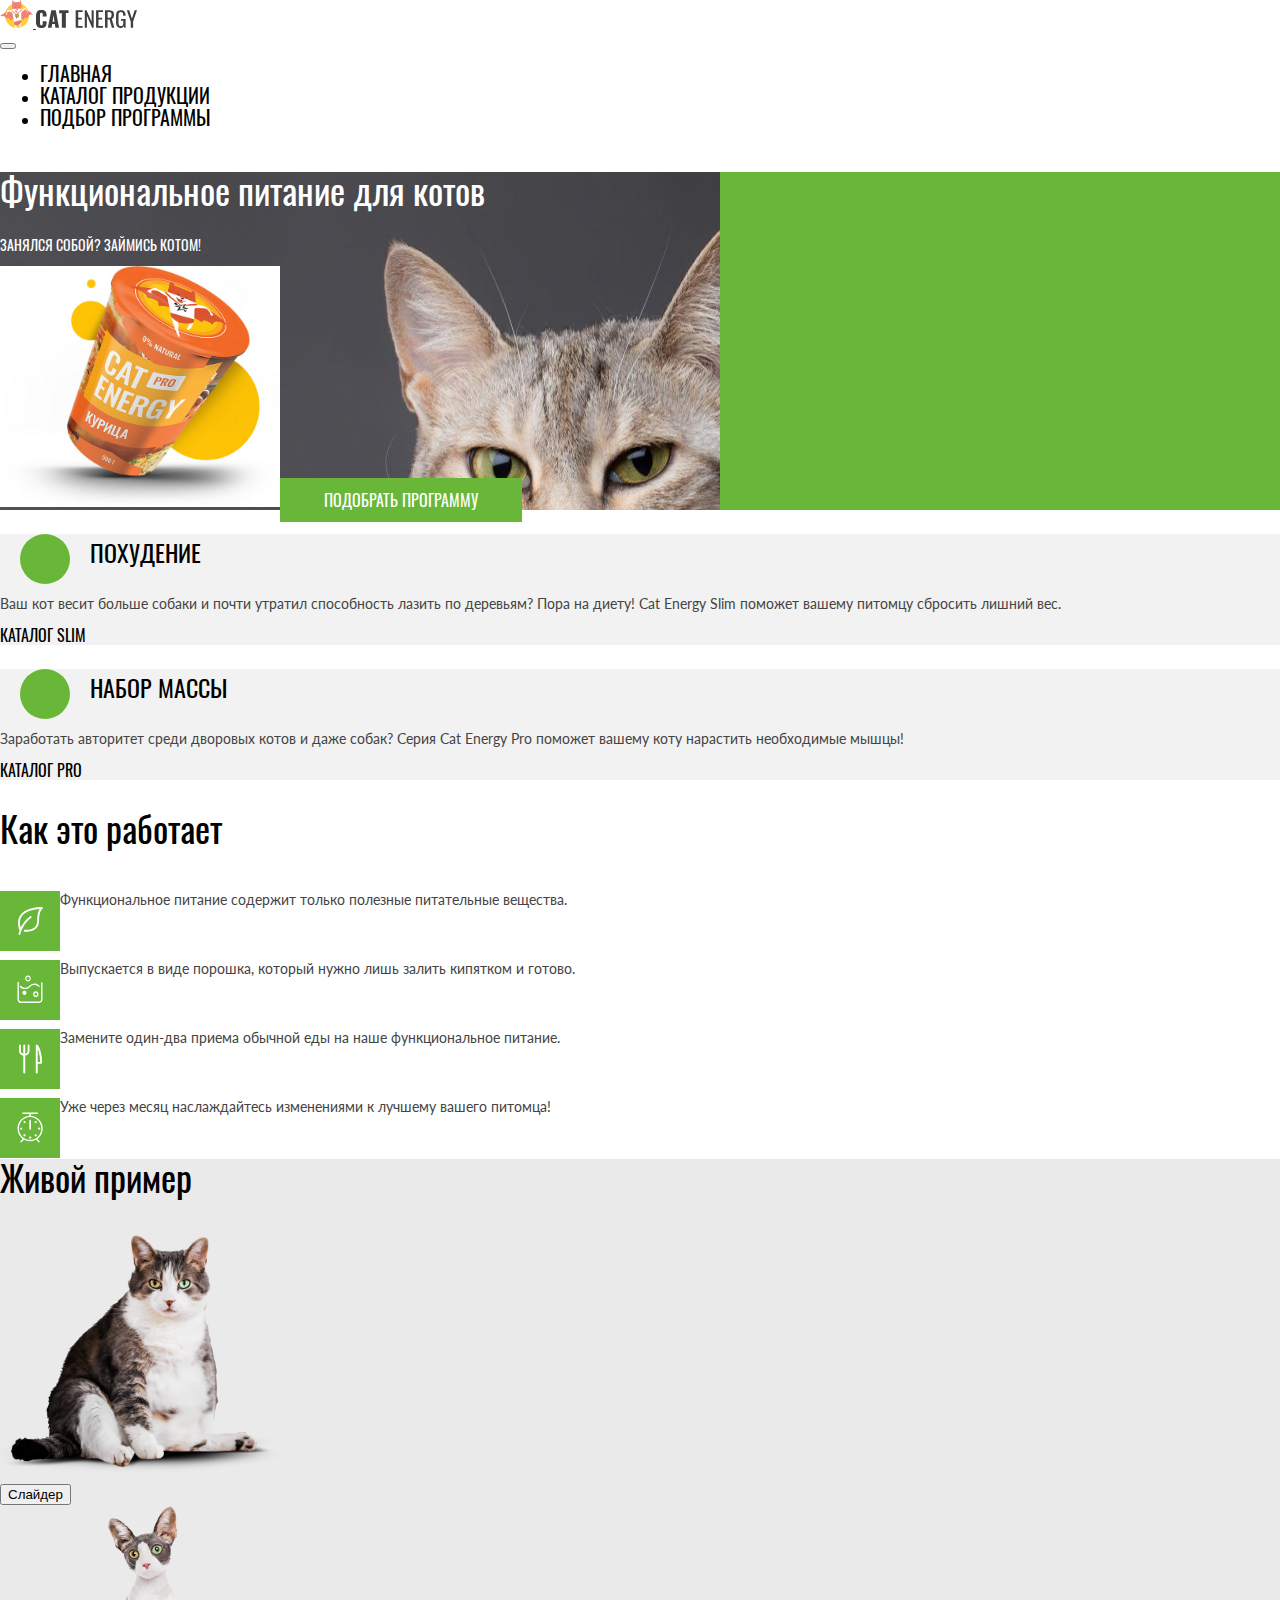
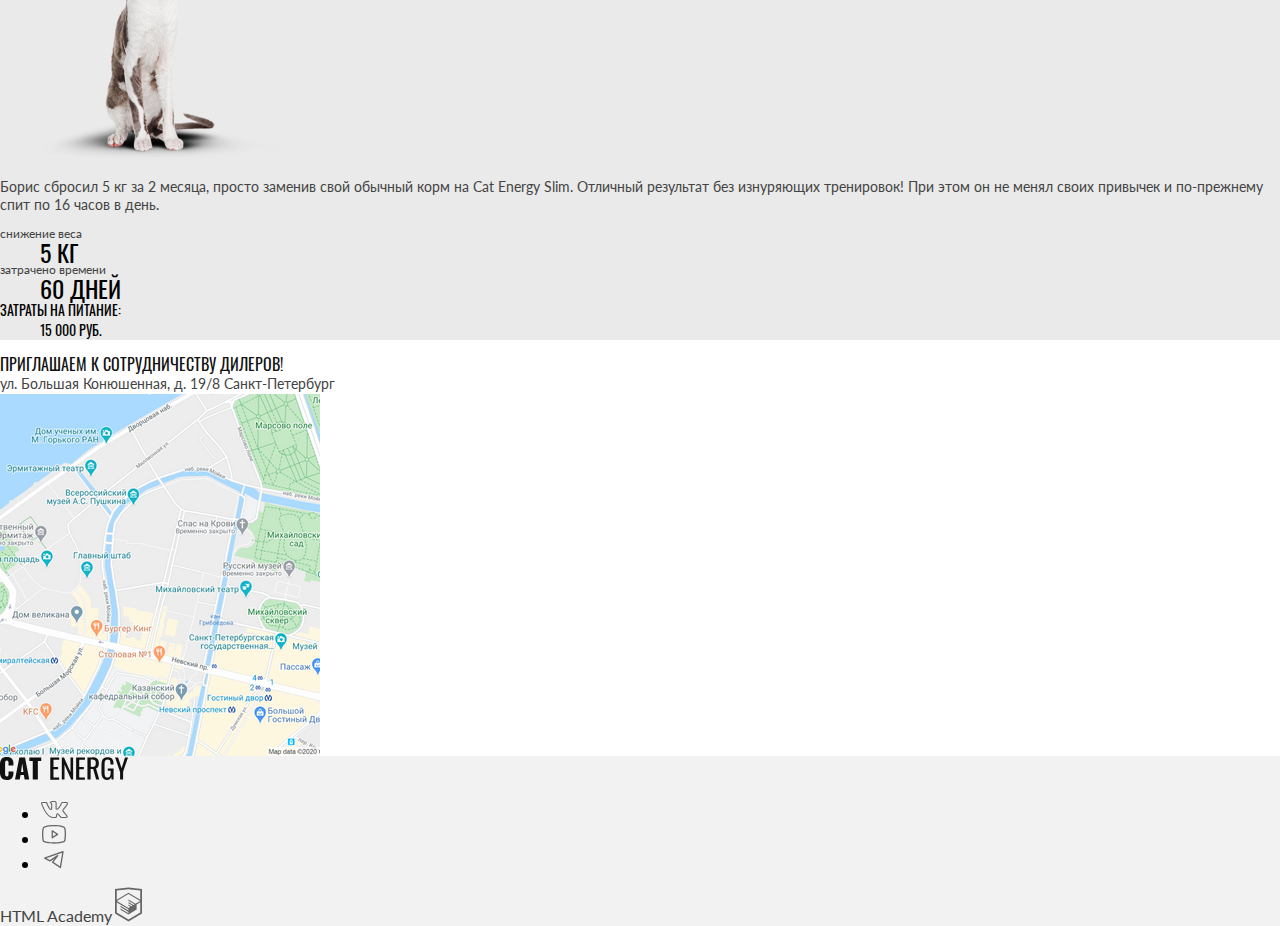
==== commit 29cd156d: "Deploying to gh-pages from @ htmlacademy-adaptive/2373599-cat-energy-30@0cab4a579e169eeae6276087b46d" ====
--- a/index.html
+++ b/index.html
@@ -1 +1 @@
-<!DOCTYPE html><html class="page" lang="ru"><head><meta charset="UTF-8"><title>Cat Energy</title><meta name="viewport" content="width=device-width,initial-scale=1"><link rel="icon" href="favicon.ico"><link rel="icon" href="./favicons/favicon.svg" type="image/svg+xml"><link rel="apple-touch-icon" href="./favicons/apple-icon-180x180.png"><link rel="manifest" href="manifest.webmanifest"><link rel="stylesheet" href="styles/styles.css"><script src="scripts/index.js" defer="defer"></script></head><body class="page__body"><header class="main-header"><a class="main-header__logo logo" href="https://htmlacademy.ru/intensive/adaptive"><svg class="logo__image logo__image--icon" xmlns="http://www.w3.org/2000/svg" width="33" height="38" viewBox="0 0 33 38" fill="none"><g clip-path="url(#clip0_94552_1151)"><path d="M6.0117 20.9349V18.6514C12.6311 17.7242 19.3065 17.2752 25.988 17.3076C25.988 17.9139 25.988 18.5302 25.9286 19.1465C27.8277 18.2867 29.8236 17.6691 31.8709 17.3076C30.5661 13.8643 28.1884 10.9536 25.1037 9.02347C22.0189 7.09332 18.398 6.25055 14.7979 6.62482C11.1978 6.9991 7.81798 8.56967 5.17831 11.095C2.53863 13.6202 0.785353 16.9603 0.188175 20.6014L6.0117 20.9349Z" fill="#FDC305"/><path d="M26.9784 24.4813C25.8295 25.7745 25.6017 25.6937 25.6017 27.967C25.6017 28.8865 25.6017 32.9178 25.6017 37.2422C27.8723 35.7125 29.7362 33.6331 31.0271 31.1895C32.3181 28.746 32.9959 26.0143 33 23.2385C32.9869 22.1869 32.8809 21.1385 32.6831 20.1064C30.6312 21.3486 28.7183 22.8156 26.9784 24.4813Z" fill="#FDC305"/><path d="M6.29892 25.9867C6.29892 25.9867 2.54532 24.5318 1.15876 24.1377C0.779508 24.0158 0.392293 23.9212 0 23.8548C0.107354 26.7707 0.956315 29.608 2.4635 32.0879C3.97068 34.5679 6.08426 36.6053 8.59664 38L6.29892 25.9867Z" fill="#FDC305"/><path d="M26.0375 17.2975C26.0778 11.7189 25.6136 6.1484 24.651 0.656758C24.651 0.656758 24.5123 -0.646619 23.7695 0.414269C23.1861 1.67535 22.7857 3.01637 22.581 4.39513C18.3638 4.11805 14.1305 4.23303 9.93367 4.73865C9.15126 2.02076 7.77461 0.757795 7.11104 1.01039C6.44748 1.26298 6.39796 4.35471 6.39796 4.35471L6.07113 18.6009C12.6882 17.6876 19.3603 17.252 26.0375 17.2975Z" fill="#F06351"/><path d="M12.2908 14.1452C12.2908 14.0542 13.2812 14.8322 13.6873 15.0747C14.0933 15.3172 14.2914 15.4991 14.2914 15.6708C14.2914 15.8426 14.024 16.0144 13.6675 16.0144C13.3109 16.0144 12.7662 15.8931 12.6771 15.7416H13.608H13.8953C13.2918 15.2863 12.7521 14.7492 12.2908 14.1452Z" fill="black"/><path d="M19.699 14.2563L18.6194 15.6001C18.6194 15.6607 18.4511 15.9537 18.7977 15.9032C19.2079 15.8408 19.6122 15.7428 20.006 15.6102C20.1149 15.6102 20.0753 15.4182 19.8971 15.4384C19.7188 15.4587 19.2137 15.489 18.9067 15.5496L19.7386 14.2765C19.7386 14.2765 19.8079 14.1452 19.699 14.2563Z" fill="black"/><path d="M16.5891 20.4095C17.0482 20.2031 17.4277 19.848 17.6687 19.3991C17.946 18.7424 17.6687 18.4797 17.2329 18.3887C16.6366 18.2777 16.0211 18.4004 15.5096 18.7323C15.1233 19.096 15.1729 19.4597 15.4601 19.7426C15.808 20.0116 16.1872 20.2356 16.5891 20.4095Z" fill="black"/><path d="M16.193 21.6724C16.082 21.9033 15.9271 22.1094 15.7374 22.2786C15.4553 22.5102 15.1086 22.6446 14.747 22.6626C14.2259 22.705 13.7077 22.5504 13.2911 22.2281C13.0953 22.1077 12.9183 21.9578 12.7662 21.7836C12.6667 21.6715 12.5452 21.582 12.4097 21.5209C12.4097 21.5209 13.1525 25.6634 14.955 26.3201C16.7575 26.9769 17.0744 25.5623 17.1339 25.1784C17.1934 24.0318 16.9102 22.8937 16.3217 21.9149C16.3019 21.6017 16.292 21.8038 16.193 21.6724Z" fill="#F06351"/><path d="M14.5687 22.8242C14.1085 22.7583 13.6664 22.597 13.2695 22.3503C12.8727 22.1035 12.5295 21.7766 12.2611 21.3895C12.2479 21.3764 12.2375 21.3606 12.2303 21.3433C12.2232 21.3259 12.2195 21.3073 12.2195 21.2885C12.2195 21.2697 12.2232 21.251 12.2303 21.2337C12.2375 21.2163 12.2479 21.2006 12.2611 21.1874C12.274 21.174 12.2894 21.1633 12.3064 21.156C12.3234 21.1487 12.3417 21.145 12.3601 21.145C12.3786 21.145 12.3969 21.1487 12.4139 21.156C12.4309 21.1633 12.4463 21.174 12.4592 21.1874C12.9591 21.8889 13.71 22.3608 14.5489 22.5009C14.8774 22.4757 15.1952 22.3709 15.476 22.1952C15.7568 22.0194 15.9924 21.7779 16.1633 21.4906L16.3019 21.2986L16.401 21.5108C16.401 21.5108 16.7674 22.2786 17.3914 22.3191C18.0153 22.3595 18.4313 21.9048 18.9859 21.0258C18.9988 21.0123 19.0142 21.0017 19.0312 20.9944C19.0482 20.9871 19.0665 20.9833 19.0849 20.9833C19.1034 20.9833 19.1216 20.9871 19.1386 20.9944C19.1557 21.0017 19.1711 21.0123 19.184 21.0258C19.216 21.0466 19.2389 21.0792 19.2482 21.1168C19.2574 21.1544 19.2521 21.1941 19.2335 21.2279C18.5996 22.2382 17.9757 22.6828 17.3715 22.6424C17.1418 22.6083 16.9226 22.5215 16.7304 22.3885C16.5383 22.2555 16.3782 22.0797 16.2623 21.8745C16.0675 22.1518 15.8142 22.3811 15.5212 22.5455C15.2281 22.7098 14.9026 22.8051 14.5687 22.8242Z" fill="black"/><path d="M25.988 19.1162C24.2097 20.7567 22.5327 22.508 20.9667 24.36C19.4104 26.2051 17.6526 27.8627 15.7275 29.3007C15.5096 28.7652 14.1231 27.7751 14.1231 27.7751C14.1231 27.7751 11.0231 25.6129 8.9928 23.9154C7.89756 22.9731 6.86216 21.9607 5.89286 20.8843L3.91207 20.7732C6.77449 25.0224 10.9639 28.1565 15.7968 29.6645C16.6486 29.523 19.0354 27.7852 20.8181 26.3706C22.9167 24.5337 24.8827 22.5448 26.7011 20.4196C27.1988 19.8245 27.5818 19.1389 27.8301 18.3988C26.7407 18.7929 25.988 19.1162 25.988 19.1162Z" fill="#F06351"/></g><defs><clippath id="clip0-94552-1151"><rect width="33" height="38" fill="white"/></clippath></defs></svg> <span class="visually-hidden">HTML и CSS. Адаптивная вёрстка и автоматизация.</span> <svg class="logo__image logo__image--text" xmlns="http://www.w3.org/2000/svg" width="101" height="18" viewBox="0 0 101 18" fill="none"><g clip-path="url(#clip0_94552_1162)"><path d="M1.26449 16.5385C0.36955 15.2762 -0.0747041 13.7627 1.02073e-05 12.2308V5.84615C-0.108365 4.29774 0.308071 2.75746 1.18546 1.46154C2.05478 0.461538 3.39829 0 5.37403 0C7.34978 0 8.61425 0.461538 9.40455 1.30769C10.2626 2.37941 10.6846 3.72136 10.59 5.07692V6.61539H6.71754V4.84615C6.74881 4.32289 6.66808 3.799 6.48045 3.30769C6.38016 3.10938 6.2212 2.9448 6.02403 2.83513C5.82686 2.72547 5.60049 2.67572 5.37403 2.69231C4.82082 2.69231 4.42568 2.84615 4.26762 3.23077C4.08883 3.77733 4.00862 4.34988 4.03053 4.92308V13.1538C3.98879 13.71 4.0978 14.267 4.34665 14.7692C4.5047 15.1538 4.89985 15.3077 5.45306 15.3077C6.00627 15.3077 6.32239 15.1538 6.48045 14.7692C6.66013 14.2494 6.74049 13.7019 6.71754 13.1538V11.3077H10.59V12.8462C10.6704 14.2238 10.2508 15.5852 9.40455 16.6923C8.61425 17.6154 7.27075 18.0769 5.37403 18.0769C3.47732 18 2.05478 17.5385 1.26449 16.5385Z" fill="#111111"/><path d="M15.2527 0.231068H19.7574L23.0767 17.7695H19.4413L18.8091 14.0772H16.2011L15.5689 17.7695H11.8545L15.2527 0.231068ZM18.493 11.7695L17.5446 4.92338L16.5963 11.7695H18.493Z" fill="#111111"/><path d="M25.8427 3.15414H23.1557V0.231068H32.5602V3.07722H29.8732V17.7695H25.8427V3.15414Z" fill="#111111"/><path d="M39.752 0.231068H46.7066V2.07722H42.2019V7.84645H45.8372V9.61568H42.2019V16.0772H46.7066V17.8465H39.6729V0.231068H39.752Z" fill="#111111"/><path d="M48.7613 0.231068H50.5L55.6369 11.8465V0.231068H57.6917V17.7695H56.1111L50.8951 5.76953V17.7695H48.7613V0.231068Z" fill="#111111"/><path d="M60.0626 0.231068H67.0172V2.07722H62.5125V7.84645H66.1479V9.61568H62.5125V16.0772H67.0172V17.8465H60.0626V0.231068Z" fill="#111111"/><path d="M69.072 0.231049H72.7074C74.1375 0.134897 75.5587 0.514632 76.7379 1.30797C77.6072 2.00028 78.0024 3.23105 78.0024 4.84643C78.0024 7.0772 77.2911 8.46182 75.7895 8.92336L78.3185 17.6926H75.8686L73.4977 9.46182H71.5219V17.6926H68.993V0.231049H69.072ZM72.5493 7.76951C73.364 7.83486 74.1761 7.6168 74.8412 7.15413C75.3154 6.76951 75.5524 6.00028 75.5524 4.84643C75.5743 4.27324 75.4941 3.70068 75.3154 3.15413C75.1375 2.76194 74.832 2.43758 74.446 2.23105C73.9017 1.98962 73.3042 1.88388 72.7074 1.92336H71.601V7.69259H72.5493V7.76951Z" fill="#111111"/><path d="M81.1635 16.461C80.342 15.1161 79.9564 13.5612 80.0571 11.9995V6.15335C80.0376 5.03861 80.1705 3.9263 80.4523 2.84565C80.7167 2.03813 81.2437 1.33618 81.9538 0.845654C82.8362 0.337251 83.8542 0.0962316 84.8779 0.153347C86.5376 0.153347 87.723 0.537962 88.4343 1.38412C89.2525 2.50141 89.6438 3.86188 89.5407 5.23027V5.84565H87.1698V5.30719C87.1734 4.66296 87.1205 4.0196 87.0117 3.38412C86.9451 2.98253 86.7178 2.62298 86.3795 2.38412C85.9353 2.10032 85.4081 1.96529 84.8779 1.9995C84.3113 1.96416 83.7504 2.12793 83.2973 2.46104C83.1114 2.61351 82.9595 2.80132 82.8508 3.01295C82.7421 3.22458 82.6789 3.45558 82.6651 3.69181C82.5609 4.37949 82.5081 5.07362 82.507 5.76873V12.3072C82.4488 13.3033 82.6105 14.3001 82.9812 15.2303C83.2973 15.8457 83.9296 16.0764 84.8779 16.0764C85.2524 16.1218 85.6323 16.0584 85.9698 15.8942C86.3073 15.7299 86.5873 15.4722 86.7746 15.1533C87.1922 14.1806 87.3812 13.1294 87.3278 12.0764V10.8457H85.036V9.07642H89.6197V17.7687H88.0391L87.802 15.7687C87.5948 16.439 87.1634 17.0226 86.5763 17.4268C85.9892 17.831 85.2801 18.0326 84.5618 17.9995C83.9088 18.0369 83.2565 17.9159 82.6634 17.6474C82.0702 17.3789 81.5549 16.9712 81.1635 16.461Z" fill="#111111"/><path d="M94.6776 11.6154L90.8052 0.30769H93.1761L95.9421 8.76923L98.6291 0.30769H101L97.1275 11.6154V17.7692H94.7566V11.6154H94.6776Z" fill="#111111"/></g><defs><clippath id="clip0-94552-1162"><rect width="101" height="18" fill="white"/></clippath></defs></svg> <span class="visually-hidden">HTML и CSS. Адаптивная вёрстка и автоматизация.</span></a><nav class="main-nav"><button class="main-nav__toggle button-burger" type="button"><span class="visually-hidden">Открыть меню</span></button><div class="main-nav__container"><ul class="main-nav__list site-list"><li class="site-list__item site-list__item--current"><a class="site-list__link site-list__link--current" href="index.html" aria-current="page">Главная</a></li><li class="site-list__item"><a class="site-list__link" href="catalog.html">Каталог продукции</a></li><li class="site-list__item"><a class="site-list__link" href="form.html">Подбор программы</a></li></ul></div></nav></header><main class="main-container"><h1 class="visually-hidden">Cat energy функциональное питание для котов</h1><section class="hero"><h2 class="hero__title main-title">Функциональное питание для котов</h2><p class="hero__slogan">Занялся собой? Займись котом!</p><picture><source type="image/png" media="(min-width: 1440px)" srcset="images/pot-desktop@1x.png, images/pot-desktop@2x.png 2x" width="552" height="499"><source type="image/png" media="(min-width: 768px)" srcset="images/pot-tablet@1x.png, images/pot-tablet@2x.png 2x" width="709" height="609"><img class="hero__image" src="images/pot-mobile@1x.png" srcset="images/pot-mobile@2x.png 2x" width="280" height="270" alt="Банка с кормом для котов."></picture><a class="hero__link button" href="form.html">Подобрать программу</a></section><section class="programs"><h2 class="visually-hidden">Наши программы</h2><div class="programs__container programs__container--slim"><h3 class="programs__title">Похудение</h3><p class="programs__description">Ваш кот весит больше собаки и почти утратил способность лазить по деревьям? Пора на диету! Cat Energy Slim поможет вашему питомцу сбросить лишний вес.</p><a class="programs__link desc" href="catalog.html">Каталог slim</a></div><div class="programs__container programs__container--pro"><h3 class="programs__title">Набор массы</h3><p class="programs__description">Заработать авторитет среди дворовых котов и даже собак? Серия Cat Energy Pro поможет вашему коту нарастить необходимые мышцы!</p><a class="programs__link desc" href="catalog.html">Каталог pro</a></div></section><section class="advantages"><div class="advantages__container"><h2 class="advantages__title title">Как это работает</h2><ol class="advantages__list"><li class="advantages__item"><p class="advantages__description advantages__description--leaf">Функциональное питание содержит только полезные питательные вещества.</p></li><li class="advantages__item"><p class="advantages__description advantages__description--powder">Выпускается в виде порошка, который нужно лишь залить кипятком и готово.</p></li><li class="advantages__item"><p class="advantages__description advantages__description--eat">Замените один-два приема обычной еды на наше функциональное питание.</p></li><li class="advantages__item"><p class="advantages__description advantages__description--scales">Уже через месяц наслаждайтесь изменениями к лучшему вашего питомца!</p></li></ol></div></section><section class="example"><div class="example__container"><h2 class="example__title title">Живой пример</h2><div class="example__slider-primary"><picture><source type="image/png" media="(min-width: 768px)" srcset="images/cat-fat-tablet-desktop@1x.png, images/cat-fat-tablet-desktop@2x.png 2x" width="560" height="512"><img class="example__image" src="images/cat-fat-mobile@1x.png" srcset="images/cat-fat-mobile@2x.png 2x" width="280" height="256" alt="Фото кота Бориса 'до'."></picture></div><button class="example__button slider" type="button">Слайдер</button><div class="example__slider-secondary"><picture><source type="image/png" media="(min-width: 768px)" srcset="images/cat-skinny-tablet-desktop@1x.png, images/cat-skinny-tablet-desktop@2x.png 2x" width="560" height="512"><img class="example__image" src="images/cat-skinny-mobile@1x.png" srcset="images/cat-skinny-mobile@2x.png 2x" width="280" height="256" alt="Фото кота Бориса 'после'."></picture></div><p class="example__description">Борис сбросил 5 кг за 2 месяца, просто заменив свой обычный корм на Cat Energy Slim. Отличный результат без изнуряющих тренировок! При этом он не менял своих привычек и по-прежнему спит по 16 часов в день.</p><dl class="example__list"><div class="example__item"><dt class="example__value example__value--primary">снижение веса</dt><dd class="example__definition example__definition--primary">5 КГ</dd></div><div class="example__item"><dt class="example__value example__value--primary">затрачено времени</dt><dd class="example__definition example__definition--primary">60 ДНЕЙ</dd></div><div class="example__item"><dt class="example__value example__value--secondary">Затраты на питание:</dt><dd class="example__definition example__definition--secondary">15 000 РУБ.</dd></div></dl></div></section><section class="location"><h2 class="visually-hidden">Навигация</h2><div class="location__container"><div class="location__contacts contacts"><b class="contacts__promo">Приглашаем к сотрудничеству дилеров!</b><address class="contacts__address">ул. Большая Конюшенная, д. 19/8 Санкт-Петербург</address></div><div class="map"></div></div></section></main><footer class="main-footer"><div class="main-footer__container"><div class="main-footer__logo logo"><a class="logo__image logo__image--text" href="https://htmlacademy.ru/intensive/adaptive"><svg xmlns="http://www.w3.org/2000/svg" width="128" height="25" viewBox="0 0 128 25" fill="none"><path d="M1.6236 22.4574C0.489608 20.7815 -0.0733133 18.7722 0.0213584 16.7383V8.2617C-0.115966 6.20593 0.411707 4.16097 1.52346 2.44043C2.62499 1.11277 4.32737 0.5 6.83086 0.5C9.33436 0.5 10.9366 1.11277 11.938 2.23617C13.0252 3.65904 13.56 5.4407 13.4401 7.24043V9.28298H8.53324V6.93404C8.57287 6.23932 8.47057 5.54378 8.23282 4.89149C8.10574 4.62819 7.90433 4.40969 7.65449 4.26409C7.40465 4.11849 7.11781 4.05245 6.83086 4.07447C6.12989 4.07447 5.62919 4.27872 5.42891 4.78936C5.20237 5.515 5.10073 6.27516 5.12849 7.03617V17.9638C5.0756 18.7022 5.21373 19.4417 5.52905 20.1085C5.72933 20.6192 6.23003 20.8234 6.931 20.8234C7.63198 20.8234 8.03254 20.6192 8.23282 20.1085C8.4605 19.4183 8.56232 18.6914 8.53324 17.9638V15.5128H13.4401V17.5553C13.5419 19.3844 13.0103 21.1918 11.938 22.6617C10.9366 23.8872 9.23422 24.5 6.83086 24.5C4.42751 24.3979 2.62499 23.7851 1.6236 22.4574Z" fill="#111111"/><path d="M19.3484 0.806396H25.0563L29.2622 24.0915H24.6558L23.8547 19.1894H20.55L19.7489 24.0915H15.0424L19.3484 0.806396ZM23.4541 16.1255L22.2524 7.03618L21.0507 16.1255H23.4541Z" fill="#111111"/><path d="M32.7671 4.68725H29.3623V0.806396H41.2789V4.58512H37.8742V24.0915H32.7671V4.68725Z" fill="#111111"/><path d="M50.3916 0.806396H59.2039V3.25746H53.496V10.917H58.1024V13.266H53.496V21.8447H59.2039V24.1936H50.2915V0.806396H50.3916Z" fill="#111111"/><path d="M61.8076 0.806396H64.0107L70.5198 16.2277V0.806396H73.1234V24.0915H71.1206L64.5114 8.15959V24.0915H61.8076V0.806396Z" fill="#111111"/><path d="M76.1276 0.806396H84.9399V3.25746H79.2319V10.917H83.8383V13.266H79.2319V21.8447H84.9399V24.1936H76.1276V0.806396Z" fill="#111111"/><path d="M87.5435 0.806296H92.1499C93.962 0.678639 95.7628 1.1828 97.2571 2.23608C98.3586 3.15523 98.8593 4.78927 98.8593 6.93396C98.8593 9.89566 97.958 11.734 96.0554 12.3467L99.2598 23.9893H96.1555L93.1513 13.0616H90.6478V23.9893H87.4434V0.806296H87.5435ZM91.9496 10.8148C92.982 10.9016 94.011 10.6121 94.8537 9.99778C95.4545 9.48715 95.755 8.46587 95.755 6.93396C95.7827 6.17295 95.6811 5.41279 95.4545 4.68715C95.2291 4.16645 94.8421 3.73582 94.353 3.46162C93.6633 3.14108 92.9061 3.00069 92.1499 3.0531H90.748V10.7127H91.9496V10.8148Z" fill="#111111"/><path d="M102.865 22.3554C101.824 20.5697 101.335 18.5053 101.463 16.432V8.67025C101.438 7.19026 101.607 5.71349 101.964 4.27876C102.299 3.20664 102.967 2.27469 103.866 1.62344C104.984 0.948453 106.274 0.628462 107.572 0.704291C109.674 0.704291 111.177 1.21493 112.078 2.33833C113.115 3.82172 113.61 5.62795 113.48 7.44472V8.26174H110.476V7.54684C110.48 6.69152 110.413 5.83736 110.275 4.99365C110.191 4.46049 109.903 3.98313 109.474 3.66599C108.911 3.28921 108.243 3.10993 107.572 3.15535C106.854 3.10843 106.143 3.32587 105.569 3.76812C105.333 3.97055 105.141 4.21989 105.003 4.50086C104.865 4.78184 104.785 5.08853 104.768 5.40216C104.636 6.31517 104.569 7.23673 104.567 8.15961V16.8405C104.494 18.163 104.698 19.4863 105.168 20.7213C105.569 21.5383 106.37 21.8447 107.572 21.8447C108.046 21.905 108.527 21.8208 108.955 21.6028C109.383 21.3847 109.738 21.0425 109.975 20.6192C110.504 19.3277 110.743 17.932 110.676 16.5341V14.9H107.772V12.5511H113.58V24.0915H111.577L111.277 21.4362C111.014 22.3261 110.468 23.101 109.724 23.6376C108.98 24.1742 108.081 24.4419 107.171 24.3979C106.344 24.4475 105.517 24.2869 104.765 23.9304C104.014 23.5739 103.361 23.0327 102.865 22.3554Z" fill="#111111"/><path d="M119.989 15.9212L115.082 0.908447H118.086L121.591 12.1425L124.996 0.908447H128L123.093 15.9212V24.0914H120.089V15.9212H119.989Z" fill="#111111"/></svg> <span class="visually-hidden">HTML и CSS. Адаптивная вёрстка и автоматизация.</span></a></div><div class="main-footer__social social"><ul class="social__list"><li class="social__item"><a class="social__link social__link--vkontakte" href="https://vk.com/htmlacademy">Мы в Вконтакте</a></li><li class="social__item"><a class="social__link social__link--youtube" href="https://www.youtube.com/htmlacademyru">Мы в Ютубе</a></li><li class="social__item"><a class="social__link social__link--telegram" href="https://t.me/htmlacademy">Мы в Телеграме</a></li></ul></div><div class="main-footer__copyright copyright"><a class="copyright__link" href="https://htmlacademy.ru/intensive/adaptive"><span class="copyright__text">HTML Academy</span> </a><svg class="copyright__image" xmlns="http://www.w3.org/2000/svg" width="27" height="35" viewBox="0 0 27 35" fill="none"><g clip-path="url(#clip0_99948_47)"><path d="M13.6426 0.515754L13.5 0.5L0 1.90733V26.5129L13.5 34.5L27 26.5129V1.90733L13.6426 0.515754ZM25.2344 25.5151L13.5 32.4573L1.76561 25.5151V15.4293L13.4507 22.3451L13.4701 23.5984L5.45351 18.8548L5.44295 20.0801L13.4894 24.8885L13.5088 26.175L5.46408 21.4174L5.45351 22.6427L13.5 27.4511L21.6239 22.6182V21.3929V17.409L25.2432 15.2595L25.2344 25.5151ZM25.2344 13.9519L22.0147 15.8319L20.5325 16.7071L13.4666 12.5201L13.456 13.7454L19.4957 17.318L19.4429 17.3495L19.3126 17.4247L18.4536 17.9166L13.4666 14.9689L13.456 16.1942L17.3921 18.5222L16.4591 19.1314L16.438 19.1436L13.4666 17.402L13.456 18.6273L15.4029 19.7615L13.4155 20.9483L1.7973 14.0762L13.4349 7.11831L25.2344 13.9519ZM25.2344 12.7266L13.4401 5.81075L1.76561 12.7196V3.4897L13.5 2.26442L25.2344 3.4897V12.7266Z" fill="#666666"/></g><defs><clippath id="clip0-99948-47"><rect width="27" height="34" fill="white" transform="translate(0 0.5)"/></clippath></defs></svg></div></div></footer></body></html>+<!DOCTYPE html><html class="page" lang="ru"><head><meta charset="UTF-8"><title>Cat Energy</title><meta name="viewport" content="width=device-width,initial-scale=1"><link rel="icon" href="favicon.ico"><link rel="icon" href="./favicons/favicon.svg" type="image/svg+xml"><link rel="apple-touch-icon" href="./favicons/apple-icon-180x180.png"><link rel="manifest" href="manifest.webmanifest"><link rel="stylesheet" href="styles/styles.css"><script src="scripts/index.js" defer="defer"></script></head><body class="page__body"><header class="main-header"><a class="main-header__link logo" href="https://htmlacademy.ru/intensive/adaptive"><picture><source media="(min-width: 1440px)" srcset="images/logo-desktop.svg" type="image/svg+xml"><source media="(min-width: 768px)" srcset="images/logo-tablet.svg" type="image/svg+xml"><img class="logo__image" src="images/logo-mobile.svg" width="33" height="38" alt="Логотип Cat Energy."></picture><span class="visually-hidden">HTML и CSS. Адаптивная вёрстка и автоматизация.</span> <svg class="logo__image logo__image--text" width="101" height="18"><use href="images/icons/stack.svg#logo-text"></use></svg> <span class="visually-hidden">HTML и CSS. Адаптивная вёрстка и автоматизация.</span></a><nav class="main-nav main-nav--closed main-nav--nojs"><button class="main-nav__toggle button-burger" type="button"><span class="visually-hidden">Открыть меню</span></button><div class="main-nav__container"><ul class="main-nav__list site-list"><li class="site-list__item site-list__item--current"><a class="site-list__link site-list__link--current" href="index.html" aria-current="page">Главная</a></li><li class="site-list__item"><a class="site-list__link" href="catalog.html">Каталог продукции</a></li><li class="site-list__item"><a class="site-list__link" href="form.html">Подбор программы</a></li></ul></div></nav></header><main class="main-container"><h1 class="visually-hidden">Cat energy функциональное питание для котов</h1><section class="hero"><h2 class="hero__title title">Функциональное питание для котов</h2><p class="hero__slogan">Занялся собой? Займись котом!</p><picture><source type="image/png" media="(min-width: 1440px)" srcset="images/pot-desktop@1x.png, images/pot-desktop@2x.png 2x"><source type="image/png" media="(min-width: 768px)" srcset="images/pot-tablet@1x.png, images/pot-tablet@2x.png 2x"><img class="hero__image" src="images/pot-mobile@1x.png" srcset="images/pot-mobile@2x.png 2x" width="280" height="270" alt="Банка с кормом для котов."></picture><a class="hero__link button" href="form.html">Подобрать программу</a></section><section class="programs"><h2 class="visually-hidden">Наши программы</h2><div class="programs__container programs__container--slim"><h3 class="programs__title programs__title--slim">Похудение</h3><p class="programs__description">Ваш кот весит больше собаки и почти утратил способность лазить по деревьям? Пора на диету! Cat Energy Slim поможет вашему питомцу сбросить лишний вес.</p><a class="programs__link programs__link--icon" href="catalog.html">Каталог slim</a></div><div class="programs__container programs__container--pro"><h3 class="programs__title programs__title--pro">Набор массы</h3><p class="programs__description">Заработать авторитет среди дворовых котов и даже собак? Серия Cat Energy Pro поможет вашему коту нарастить необходимые мышцы!</p><a class="programs__link programs__link--icon" href="catalog.html">Каталог pro</a></div></section><section class="advantages"><div class="advantages__container"><h2 class="advantages__title title">Как это работает</h2><ol class="advantages__list"><li class="advantages__item"><p class="advantages__description advantages__description--leaf">Функциональное питание содержит только полезные питательные вещества.</p></li><li class="advantages__item"><p class="advantages__description advantages__description--powder">Выпускается в виде порошка, который нужно лишь залить кипятком и готово.</p></li><li class="advantages__item"><p class="advantages__description advantages__description--eat">Замените один-два приема обычной еды на наше функциональное питание.</p></li><li class="advantages__item"><p class="advantages__description advantages__description--scales">Уже через месяц наслаждайтесь изменениями к лучшему вашего питомца!</p></li></ol></div></section><section class="example"><div class="example__container"><h2 class="example__title title">Живой пример</h2><div class="example__slider-primary"><picture><source type="image/png" media="(min-width: 768px)" srcset="images/cat-fat-tablet-desktop@1x.png, images/cat-fat-tablet-desktop@2x.png 2x"><img class="example__image" src="images/cat-fat-mobile@1x.png" srcset="images/cat-fat-mobile@2x.png 2x" width="280" height="256" alt="Фото кота Бориса 'до'."></picture></div><button class="example__button slider" type="button">Слайдер</button><div class="example__slider-secondary"><picture><source type="image/png" media="(min-width: 768px)" srcset="images/cat-skinny-tablet-desktop@1x.png, images/cat-skinny-tablet-desktop@2x.png 2x"><img class="example__image" src="images/cat-skinny-mobile@1x.png" srcset="images/cat-skinny-mobile@2x.png 2x" width="280" height="256" alt="Фото кота Бориса 'после'."></picture></div><p class="example__description">Борис сбросил 5 кг за 2 месяца, просто заменив свой обычный корм на Cat Energy Slim. Отличный результат без изнуряющих тренировок! При этом он не менял своих привычек и по-прежнему спит по 16 часов в день.</p><dl class="example__list"><div class="example__item"><dt class="example__value example__value--primary">снижение веса</dt><dd class="example__definition example__definition--primary">5 КГ</dd></div><div class="example__item"><dt class="example__value example__value--primary">затрачено времени</dt><dd class="example__definition example__definition--primary">60 ДНЕЙ</dd></div><div class="example__item"><dt class="example__value example__value--secondary">Затраты на питание:</dt><dd class="example__definition example__definition--secondary">15 000 РУБ.</dd></div></dl></div></section><section class="location"><h2 class="visually-hidden">Навигация</h2><div class="location__container"><div class="location__contacts contacts"><b class="contacts__promo">Приглашаем к сотрудничеству дилеров!</b><address class="contacts__address">ул. Большая Конюшенная, д. 19/8 Санкт-Петербург</address></div><div class="map"></div></div></section></main><footer class="main-footer"><div class="main-footer__container"><div class="main-footer__logo logo"><a class="logo__image logo__image--text" href="https://htmlacademy.ru/intensive/adaptive"><svg width="128" height="25" aria-hidden="true"><use href="images/icons/stack.svg#logo-text"></use></svg> <span class="visually-hidden">HTML и CSS. Адаптивная вёрстка и автоматизация.</span></a></div><div class="main-footer__social social"><ul class="social__list"><li class="social__item"><a class="social__link social__link--vkontakte" href="https://vk.com/htmlacademy"><span class="visually-hidden">Мы в ВКонтакте</span> <svg width="28" height="22" aria-hidden="true"><use href="images/icons/stack.svg#vkontakte"></use></svg></a></li><li class="social__item"><a class="social__link social__link--youtube" href="https://www.youtube.com/htmlacademyru"><span class="visually-hidden">Мы в Youtube</span> <svg width="28" height="22" aria-hidden="true"><use href="images/icons/stack.svg#youtube"></use></svg></a></li><li class="social__item"><a class="social__link social__link--telegram" href="https://t.me/htmlacademy"><span class="visually-hidden">Мы в Телеграм</span> <svg width="28" height="22" aria-hidden="true"><use href="images/icons/stack.svg#telegram"></use></svg></a></li></ul></div><div class="main-footer__copyright copyright"><a class="copyright__link" href="https://htmlacademy.ru/intensive/adaptive"><span class="copyright__text">HTML Academy</span> <svg width="27" height="35"><use href="images/icons/stack.svg#logo-html"></use></svg></a></div></div></footer></body></html>--- a/styles/styles.css
+++ b/styles/styles.css
@@ -1 +1 @@
-@charset "UTF-8";.header{background-color:#639;color:#fff;padding:10px 15px}+@charset "UTF-8";@font-face{font-family:"Oswald";font-weight:400;font-style:normal;src:url(../fonts/oswald/oswaldregular.woff2)format("woff2");font-display:swap}@font-face{font-family:"Lato";font-weight:400;font-style:normal;src:url(../fonts/lato/Lato-Regular.woff2)format("woff2");font-display:swap}body{font-family:"Oswald","Arial",sans-serif;font-size:14px;font-style:normal;font-weight:400;line-height:18px;color:#000}img{max-width:100%;height:auto}.visually-hidden{position:absolute;width:1px;height:1px;margin:-1px;border:0;padding:0;white-space:nowrap;-webkit-clip-path:inset(100%);clip-path:inset(100%);clip:rect(0 0 0 0);overflow:hidden}.page{height:100%}.page__body{margin:0;display:flex;flex-direction:column;min-height:100%}.main-header{background-color:#fff}.main-header__link:hover{opacity:.8}.main-header__link:active{opacity:.6}.logo__image{cursor:pointer;color:#111}.logo__image:focus,.logo__image:hover{color:#3e3e3e}.logo__image:active{color:#6b6b6b}.main-nav{background-color:#fff;color:#000}.site-list__link{font-size:20px;line-height:20px;text-transform:uppercase;color:#000;text-decoration:none}.main-container{flex-grow:1}.hero{background-image:url(../images/cat-background-mobile@2x.jpg);background-repeat:no-repeat;background-color:#68b738;color:#fff}@media (min-width:768px){.hero{background-image:none;background-color:#fff}}@media (min-width:1200px){.hero{background-image:url(../images/cat-background-desktop@2x.jpg);background-repeat:no-repeat;background-color:#68b738}}.hero__slogan{line-height:14px;text-transform:uppercase}.hero__link{text-decoration:none}.button{padding:10px 44px;background-color:#68b738;font-family:"Oswald","Arial",sans-serif;font-size:16px;font-style:normal;font-weight:400;line-height:20px;color:#fff;text-transform:uppercase;border:0}.button--secondary{color:#444;text-decoration:none}.button:hover{background-color:#5eaa2f}.button:active{opacity:.3}.button--secondary:hover{background-color:#ebebeb}.button--secondary:active{opacity:1}.button--secondary,.programs__container{background-color:#f2f2f2}.programs__title::before{content:"";position:absolute;left:20px;background-color:#68b738;width:50px;height:50px;border-radius:50%}.programs__title--pro::after,.programs__title--slim::after{content:"";position:absolute;background-image:url(../images/icons/cat-slim.svg);width:36px;height:50px;background-repeat:no-repeat;left:27px}.programs__title--pro::after{background-image:url(../images/icons/cat-pro.svg);width:67px;height:28px;top:11px;left:12px}.programs__title{padding-left:90px;position:relative;font-size:24px;font-weight:400;line-height:37px;text-transform:uppercase}.programs__description{font-family:"Lato","Arial",sans-serif;color:#444}.programs__link{font-size:16px;line-height:16px;text-transform:uppercase;text-decoration:none;color:#000;position:relative;padding-right:55px;cursor:pointer}.programs__link--icon::after{content:"";position:absolute;display:block;background-image:url(../images/icons/icon-arrow.svg);background-position:-8px;top:6px;right:0;background-repeat:no-repeat;width:32px;height:10px;transition:.3s ease-in-out}.programs__link--icon:hover::after{background-position:0}.programs__link--icon:active{opacity:.6}.advantages__list{display:grid;gap:22px}.advantages__description{padding-left:20px;position:relative;font-family:"Lato","Arial",sans-serif;color:#444}.advantages__description--eat::before,.advantages__description--leaf::before,.advantages__description--powder::before,.advantages__description--scales::before{content:"";position:absolute;left:-40px;width:60px;height:60px;background-image:url(../images/icons/stack.svg#icon-leaf);background-size:30px 32px;background-position:center;background-color:#68b738;background-repeat:no-repeat}.advantages__description--eat::before,.advantages__description--powder::before,.advantages__description--scales::before{background-image:url(../images/icons/stack.svg#icon-powder);background-size:26px 29px}.advantages__description--eat::before,.advantages__description--scales::before{background-image:url(../images/icons/stack.svg#icon-eat);background-size:25px 30px}.advantages__description--scales::before{background-image:url(../images/icons/stack.svg#icon-scales);background-size:26px 31px}.title{font-size:36px;font-weight:400;line-height:36px}.example{background-color:#eaeaea}.example__description,.example__value--primary{font-family:"Lato","Arial",sans-serif;color:#444}.example__value--primary{font-size:12px;line-height:12px}.example__definition--primary{font-size:24px;line-height:24px}.example__definition--secondary,.example__value--secondary{line-height:20px;text-transform:uppercase}.information__text{text-transform:uppercase}.information__legend{font-family:"Lato","Arial",sans-serif;font-size:14px;line-height:16px}.form__list{margin:0;padding:0;list-style-type:none}.form__text,.form__title{font-size:16px;text-transform:uppercase;color:#444}.form__text{padding:14px 15px 13px;font-family:"Oswald","Arial",sans-serif;font-style:normal;font-weight:400;line-height:18px}.form__main-title{font-size:24px;line-height:26px}.form__text--letter,.form__text--phone{background-size:20px 20px;background-repeat:no-repeat;background-position:center right}.form__text--letter{width:217px;background-image:url(../images/icons/icon-letter.svg)}.form__text--phone{background-image:url(../images/icons/icon-phone.svg)}.comments-container{background-color:#fff}.product__title{font-size:16px;font-weight:400;line-height:20px;text-transform:uppercase;color:#222}.product__title--more{background-image:url(../images/icons/stack.svg#icon-plus);background-size:30px 30px;background-repeat:no-repeat;color:#111}.product__text{font-family:"Lato","Arial",sans-serif;font-size:12px;line-height:16px;color:#444}.more-products__title{font-size:24px;font-weight:400;line-height:24px}.more-products__title-card{font-size:16px;font-weight:400;line-height:16px;text-transform:uppercase;color:#222}.more-products__text{font-family:"Lato","Arial",sans-serif;line-height:14px;color:#444}.promo{width:280px;height:290px;background-image:url(../images/icons/icon-gift.svg);background-size:78px 80px;background-repeat:no-repeat;background-color:#68b738;color:#fff}.contacts__promo,.promo__text{font-size:16px;line-height:20px}.promo__text{font-family:"Lato","Arial",sans-serif}.contacts__promo{font-weight:400;text-transform:uppercase;color:#111}.contacts__address{font-family:"Lato","Arial",sans-serif;font-style:normal;line-height:20px;color:#444}.map{background-image:url(../images/map-mobile@1x.png);width:320px;height:362px}.main-footer{background-color:#f2f2f2}.social__link{cursor:pointer;color:#666}.social__link:focus,.social__link:hover{color:#68b738}.social__link:active{opacity:.3}.copyright__link{text-decoration:none;color:#666}.copyright__text{font-family:"Lato","Arial",sans-serif;font-size:16px;line-height:20px;color:#444}.copyright__link:focus,.copyright__link:hover{color:#68b738}.copyright__link:active{opacity:.3}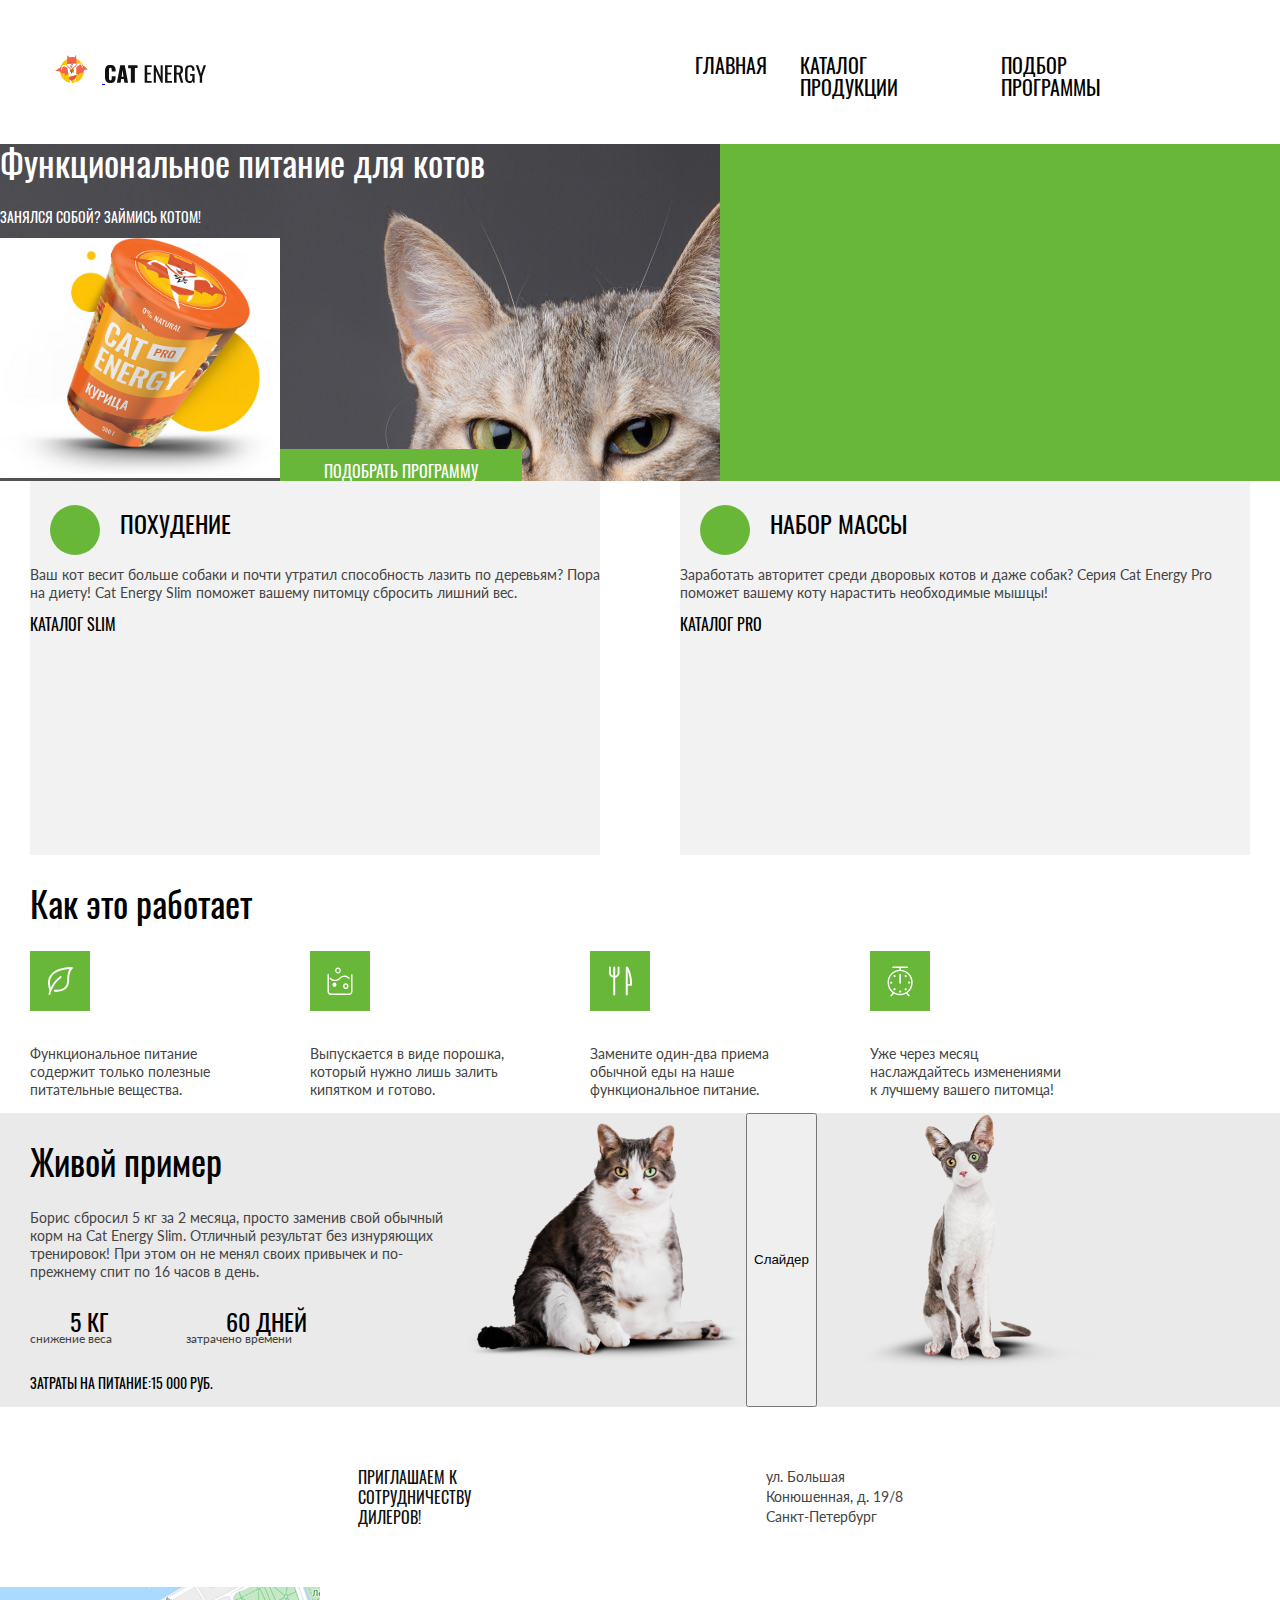
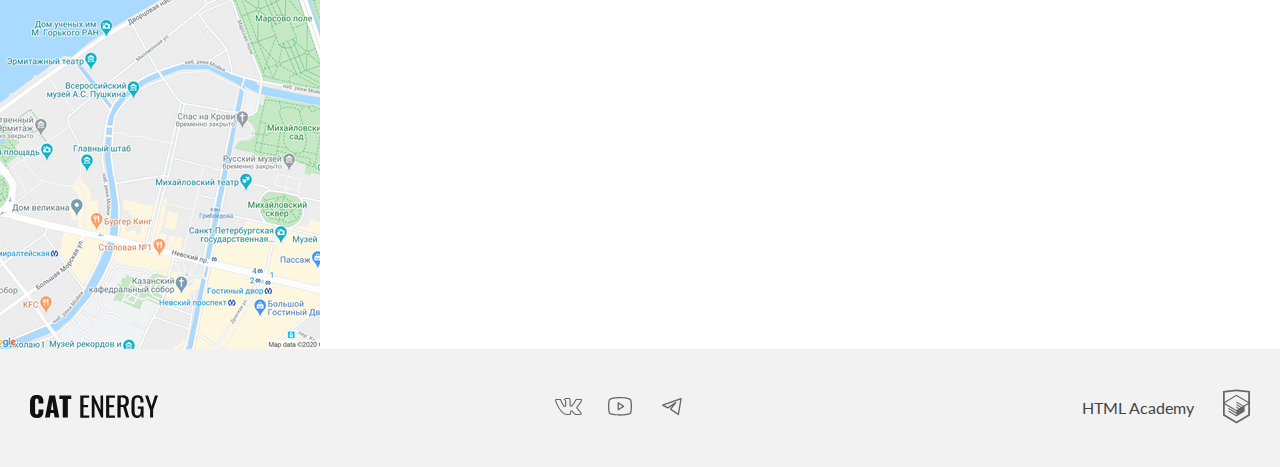
==== commit 2be399cc: "Deploying to gh-pages from @ htmlacademy-adaptive/2373599-cat-energy-30@1444337d43db094d82c453071a62" ====
--- a/index.html
+++ b/index.html
@@ -1 +1 @@
-<!DOCTYPE html><html class="page" lang="ru"><head><meta charset="UTF-8"><title>Cat Energy</title><meta name="viewport" content="width=device-width,initial-scale=1"><link rel="icon" href="favicon.ico"><link rel="icon" href="./favicons/favicon.svg" type="image/svg+xml"><link rel="apple-touch-icon" href="./favicons/apple-icon-180x180.png"><link rel="manifest" href="manifest.webmanifest"><link rel="stylesheet" href="styles/styles.css"><script src="scripts/index.js" defer="defer"></script></head><body class="page__body"><header class="main-header"><a class="main-header__link logo" href="https://htmlacademy.ru/intensive/adaptive"><picture><source media="(min-width: 1440px)" srcset="images/logo-desktop.svg" type="image/svg+xml"><source media="(min-width: 768px)" srcset="images/logo-tablet.svg" type="image/svg+xml"><img class="logo__image" src="images/logo-mobile.svg" width="33" height="38" alt="Логотип Cat Energy."></picture><span class="visually-hidden">HTML и CSS. Адаптивная вёрстка и автоматизация.</span> <svg class="logo__image logo__image--text" width="101" height="18"><use href="images/icons/stack.svg#logo-text"></use></svg> <span class="visually-hidden">HTML и CSS. Адаптивная вёрстка и автоматизация.</span></a><nav class="main-nav main-nav--closed main-nav--nojs"><button class="main-nav__toggle button-burger" type="button"><span class="visually-hidden">Открыть меню</span></button><div class="main-nav__container"><ul class="main-nav__list site-list"><li class="site-list__item site-list__item--current"><a class="site-list__link site-list__link--current" href="index.html" aria-current="page">Главная</a></li><li class="site-list__item"><a class="site-list__link" href="catalog.html">Каталог продукции</a></li><li class="site-list__item"><a class="site-list__link" href="form.html">Подбор программы</a></li></ul></div></nav></header><main class="main-container"><h1 class="visually-hidden">Cat energy функциональное питание для котов</h1><section class="hero"><h2 class="hero__title title">Функциональное питание для котов</h2><p class="hero__slogan">Занялся собой? Займись котом!</p><picture><source type="image/png" media="(min-width: 1440px)" srcset="images/pot-desktop@1x.png, images/pot-desktop@2x.png 2x"><source type="image/png" media="(min-width: 768px)" srcset="images/pot-tablet@1x.png, images/pot-tablet@2x.png 2x"><img class="hero__image" src="images/pot-mobile@1x.png" srcset="images/pot-mobile@2x.png 2x" width="280" height="270" alt="Банка с кормом для котов."></picture><a class="hero__link button" href="form.html">Подобрать программу</a></section><section class="programs"><h2 class="visually-hidden">Наши программы</h2><div class="programs__container programs__container--slim"><h3 class="programs__title programs__title--slim">Похудение</h3><p class="programs__description">Ваш кот весит больше собаки и почти утратил способность лазить по деревьям? Пора на диету! Cat Energy Slim поможет вашему питомцу сбросить лишний вес.</p><a class="programs__link programs__link--icon" href="catalog.html">Каталог slim</a></div><div class="programs__container programs__container--pro"><h3 class="programs__title programs__title--pro">Набор массы</h3><p class="programs__description">Заработать авторитет среди дворовых котов и даже собак? Серия Cat Energy Pro поможет вашему коту нарастить необходимые мышцы!</p><a class="programs__link programs__link--icon" href="catalog.html">Каталог pro</a></div></section><section class="advantages"><div class="advantages__container"><h2 class="advantages__title title">Как это работает</h2><ol class="advantages__list"><li class="advantages__item"><p class="advantages__description advantages__description--leaf">Функциональное питание содержит только полезные питательные вещества.</p></li><li class="advantages__item"><p class="advantages__description advantages__description--powder">Выпускается в виде порошка, который нужно лишь залить кипятком и готово.</p></li><li class="advantages__item"><p class="advantages__description advantages__description--eat">Замените один-два приема обычной еды на наше функциональное питание.</p></li><li class="advantages__item"><p class="advantages__description advantages__description--scales">Уже через месяц наслаждайтесь изменениями к лучшему вашего питомца!</p></li></ol></div></section><section class="example"><div class="example__container"><h2 class="example__title title">Живой пример</h2><div class="example__slider-primary"><picture><source type="image/png" media="(min-width: 768px)" srcset="images/cat-fat-tablet-desktop@1x.png, images/cat-fat-tablet-desktop@2x.png 2x"><img class="example__image" src="images/cat-fat-mobile@1x.png" srcset="images/cat-fat-mobile@2x.png 2x" width="280" height="256" alt="Фото кота Бориса 'до'."></picture></div><button class="example__button slider" type="button">Слайдер</button><div class="example__slider-secondary"><picture><source type="image/png" media="(min-width: 768px)" srcset="images/cat-skinny-tablet-desktop@1x.png, images/cat-skinny-tablet-desktop@2x.png 2x"><img class="example__image" src="images/cat-skinny-mobile@1x.png" srcset="images/cat-skinny-mobile@2x.png 2x" width="280" height="256" alt="Фото кота Бориса 'после'."></picture></div><p class="example__description">Борис сбросил 5 кг за 2 месяца, просто заменив свой обычный корм на Cat Energy Slim. Отличный результат без изнуряющих тренировок! При этом он не менял своих привычек и по-прежнему спит по 16 часов в день.</p><dl class="example__list"><div class="example__item"><dt class="example__value example__value--primary">снижение веса</dt><dd class="example__definition example__definition--primary">5 КГ</dd></div><div class="example__item"><dt class="example__value example__value--primary">затрачено времени</dt><dd class="example__definition example__definition--primary">60 ДНЕЙ</dd></div><div class="example__item"><dt class="example__value example__value--secondary">Затраты на питание:</dt><dd class="example__definition example__definition--secondary">15 000 РУБ.</dd></div></dl></div></section><section class="location"><h2 class="visually-hidden">Навигация</h2><div class="location__container"><div class="location__contacts contacts"><b class="contacts__promo">Приглашаем к сотрудничеству дилеров!</b><address class="contacts__address">ул. Большая Конюшенная, д. 19/8 Санкт-Петербург</address></div><div class="map"></div></div></section></main><footer class="main-footer"><div class="main-footer__container"><div class="main-footer__logo logo"><a class="logo__image logo__image--text" href="https://htmlacademy.ru/intensive/adaptive"><svg width="128" height="25" aria-hidden="true"><use href="images/icons/stack.svg#logo-text"></use></svg> <span class="visually-hidden">HTML и CSS. Адаптивная вёрстка и автоматизация.</span></a></div><div class="main-footer__social social"><ul class="social__list"><li class="social__item"><a class="social__link social__link--vkontakte" href="https://vk.com/htmlacademy"><span class="visually-hidden">Мы в ВКонтакте</span> <svg width="28" height="22" aria-hidden="true"><use href="images/icons/stack.svg#vkontakte"></use></svg></a></li><li class="social__item"><a class="social__link social__link--youtube" href="https://www.youtube.com/htmlacademyru"><span class="visually-hidden">Мы в Youtube</span> <svg width="28" height="22" aria-hidden="true"><use href="images/icons/stack.svg#youtube"></use></svg></a></li><li class="social__item"><a class="social__link social__link--telegram" href="https://t.me/htmlacademy"><span class="visually-hidden">Мы в Телеграм</span> <svg width="28" height="22" aria-hidden="true"><use href="images/icons/stack.svg#telegram"></use></svg></a></li></ul></div><div class="main-footer__copyright copyright"><a class="copyright__link" href="https://htmlacademy.ru/intensive/adaptive"><span class="copyright__text">HTML Academy</span> <svg width="27" height="35"><use href="images/icons/stack.svg#logo-html"></use></svg></a></div></div></footer></body></html>+<!DOCTYPE html><html class="page" lang="ru"><head><meta charset="UTF-8"><meta name="viewport" content="width=device-width,initial-scale=1"><link rel="icon" href="favicon.ico"><link rel="icon" href="./favicons/favicon.svg" type="image/svg+xml"><link rel="apple-touch-icon" href="./favicons/apple-icon-180x180.png"><link rel="manifest" href="manifest.webmanifest"><link rel="stylesheet" href="styles/styles.css"><script src="scripts/index.js" defer="defer"></script><title>Cat Energy</title></head><body class="page__body"><header class="main-header"><a class="main-header__link logo" href="https://htmlacademy.ru/intensive/adaptive"><picture><source media="(min-width: 1440px)" srcset="images/logo-desktop.svg" type="image/svg+xml"><source media="(min-width: 768px)" srcset="images/logo-tablet.svg" type="image/svg+xml"><img class="logo__image logo__image--icon" src="images/logo-mobile.svg" width="33" height="38" alt="Логотип Cat Energy."></picture><span class="visually-hidden">HTML и CSS. Адаптивная вёрстка и автоматизация.</span> <svg class="logo__image logo__image--text" width="101" height="18"><use href="images/icons/stack.svg#logo-text"></use></svg> <span class="visually-hidden">HTML и CSS. Адаптивная вёрстка и автоматизация.</span></a><nav class="main-nav main-nav--closed main-nav--nojs"><button class="main-nav__toggle button-burger" type="button"><span class="visually-hidden">Открыть меню</span></button><div class="main-nav__container"><ul class="main-nav__list site-list"><li class="site-list__item site-list__item--current"><a class="site-list__link site-list__link--current" href="index.html" aria-current="page">Главная</a></li><li class="site-list__item"><a class="site-list__link" href="catalog.html">Каталог продукции</a></li><li class="site-list__item"><a class="site-list__link" href="form.html">Подбор программы</a></li></ul></div></nav></header><main class="main-container"><h1 class="visually-hidden">Cat energy функциональное питание для котов</h1><section class="hero"><h2 class="hero__title title">Функциональное питание для котов</h2><p class="hero__slogan">Занялся собой? Займись котом!</p><picture><source type="image/png" media="(min-width: 1440px)" srcset="images/pot-desktop@1x.png, images/pot-desktop@2x.png 2x"><source type="image/png" media="(min-width: 768px)" srcset="images/pot-tablet@1x.png, images/pot-tablet@2x.png 2x"><img class="hero__image" src="images/pot-mobile@1x.png" srcset="images/pot-mobile@2x.png 2x" width="280" height="270" alt="Банка с кормом для котов."></picture><a class="hero__link button" href="form.html">Подобрать программу</a></section><section class="programs"><h2 class="visually-hidden">Наши программы</h2><div class="programs__container programs__container--slim"><h3 class="programs__title programs__title--slim">Похудение</h3><p class="programs__description">Ваш кот весит больше собаки и почти утратил способность лазить по деревьям? Пора на диету! Cat Energy Slim поможет вашему питомцу сбросить лишний вес.</p><a class="programs__link programs__link--icon" href="catalog.html">Каталог slim</a></div><div class="programs__container programs__container--pro"><h3 class="programs__title programs__title--pro">Набор массы</h3><p class="programs__description">Заработать авторитет среди дворовых котов и даже собак? Серия Cat Energy Pro поможет вашему коту нарастить необходимые мышцы!</p><a class="programs__link programs__link--icon" href="catalog.html">Каталог pro</a></div></section><section class="advantages"><div class="advantages__container"><h2 class="advantages__title title">Как это работает</h2><ol class="advantages__list"><li class="advantages__item"><div class="advantages__icon advantages__icon--leaf"></div><p class="advantages__description">Функциональное питание содержит только полезные питательные вещества.</p></li><li class="advantages__item"><div class="advantages__icon advantages__icon--powder"></div><p class="advantages__description">Выпускается в виде порошка, который нужно лишь залить кипятком и готово.</p></li><li class="advantages__item"><div class="advantages__icon advantages__icon--eat"></div><p class="advantages__description">Замените один-два приема обычной еды на наше функциональное питание.</p></li><li class="advantages__item"><div class="advantages__icon advantages__icon--scales"></div><p class="advantages__description">Уже через месяц наслаждайтесь изменениями к лучшему вашего питомца!</p></li></ol></div></section><section class="example"><div class="example__container"><div class="example__wrapper example__wrapper--desktop"><h2 class="example__title title">Живой пример</h2><p class="example__description">Борис сбросил 5 кг за 2 месяца, просто заменив свой обычный корм на Cat Energy Slim. Отличный результат без изнуряющих тренировок! При этом он не менял своих привычек и по-прежнему спит по 16 часов в день.</p><div class="example__wrapper example__wrapper--list"><dl class="example__list"><div class="example__item"><dt class="example__value example__value--primary">снижение веса</dt><dd class="example__definition example__definition--primary">5 КГ</dd></div><div class="example__item"><dt class="example__value example__value--primary">затрачено времени</dt><dd class="example__definition example__definition--primary">60 ДНЕЙ</dd></div></dl><div class="example__item example__item--price"><p class="example__value example__value--secondary">Затраты на питание:</p><p class="example__definition example__definition--secondary">15 000 РУБ.</p></div></div></div><div class="example__slider-primary"><picture><source type="image/png" media="(min-width: 768px)" srcset="images/cat-fat-tablet-desktop@1x.png, images/cat-fat-tablet-desktop@2x.png 2x"><img class="example__image" src="images/cat-fat-mobile@1x.png" srcset="images/cat-fat-mobile@2x.png 2x" width="280" height="256" alt="Фото кота Бориса 'до'."></picture></div><button class="example__button slider" type="button">Слайдер</button><div class="example__slider-secondary"><picture><source type="image/png" media="(min-width: 768px)" srcset="images/cat-skinny-tablet-desktop@1x.png, images/cat-skinny-tablet-desktop@2x.png 2x"><img class="example__image" src="images/cat-skinny-mobile@1x.png" srcset="images/cat-skinny-mobile@2x.png 2x" width="280" height="256" alt="Фото кота Бориса 'после'."></picture></div></div></section><section class="location"><h2 class="visually-hidden">Навигация</h2><div class="location__container"><div class="location__contacts contacts"><b class="contacts__promo">Приглашаем к сотрудничеству дилеров!</b><address class="contacts__address">ул. Большая Конюшенная, д. 19/8 Санкт-Петербург</address></div><div class="map"></div></div></section></main><footer class="main-footer"><div class="main-footer__container"><div class="main-footer__logo logo"><a class="logo__image logo__image--text" href="https://htmlacademy.ru/intensive/adaptive"><svg width="128" height="25" aria-hidden="true"><use href="images/icons/stack.svg#logo-text"></use></svg> <span class="visually-hidden">HTML и CSS. Адаптивная вёрстка и автоматизация.</span></a></div><div class="main-footer__social social"><ul class="social__list"><li class="social__item"><a class="social__link social__link--vkontakte" href="https://vk.com/htmlacademy"><span class="visually-hidden">Мы в ВКонтакте</span> <svg width="28" height="22" aria-hidden="true"><use href="images/icons/stack.svg#vkontakte"></use></svg></a></li><li class="social__item"><a class="social__link social__link--youtube" href="https://www.youtube.com/htmlacademyru"><span class="visually-hidden">Мы в Youtube</span> <svg width="28" height="22" aria-hidden="true"><use href="images/icons/stack.svg#youtube"></use></svg></a></li><li class="social__item"><a class="social__link social__link--telegram" href="https://t.me/htmlacademy"><span class="visually-hidden">Мы в Телеграм</span> <svg width="28" height="22" aria-hidden="true"><use href="images/icons/stack.svg#telegram"></use></svg></a></li></ul></div><div class="main-footer__copyright copyright"><a class="copyright__link" href="https://htmlacademy.ru/intensive/adaptive"><span class="copyright__text">HTML Academy</span> </a><a class="copyright__link" href="https://htmlacademy.ru/intensive/adaptive"><span class="visually-hidden">Логотип HTML Academy</span> <svg width="27" height="35"><use href="images/icons/stack.svg#logo-html"></use></svg></a></div></div></footer></body></html>--- a/styles/styles.css
+++ b/styles/styles.css
@@ -1 +1 @@
-@charset "UTF-8";@font-face{font-family:"Oswald";font-weight:400;font-style:normal;src:url(../fonts/oswald/oswaldregular.woff2)format("woff2");font-display:swap}@font-face{font-family:"Lato";font-weight:400;font-style:normal;src:url(../fonts/lato/Lato-Regular.woff2)format("woff2");font-display:swap}body{font-family:"Oswald","Arial",sans-serif;font-size:14px;font-style:normal;font-weight:400;line-height:18px;color:#000}img{max-width:100%;height:auto}.visually-hidden{position:absolute;width:1px;height:1px;margin:-1px;border:0;padding:0;white-space:nowrap;-webkit-clip-path:inset(100%);clip-path:inset(100%);clip:rect(0 0 0 0);overflow:hidden}.page{height:100%}.page__body{margin:0;display:flex;flex-direction:column;min-height:100%}.main-header{background-color:#fff}.main-header__link:hover{opacity:.8}.main-header__link:active{opacity:.6}.logo__image{cursor:pointer;color:#111}.logo__image:focus,.logo__image:hover{color:#3e3e3e}.logo__image:active{color:#6b6b6b}.main-nav{background-color:#fff;color:#000}.site-list__link{font-size:20px;line-height:20px;text-transform:uppercase;color:#000;text-decoration:none}.main-container{flex-grow:1}.hero{background-image:url(../images/cat-background-mobile@2x.jpg);background-repeat:no-repeat;background-color:#68b738;color:#fff}@media (min-width:768px){.hero{background-image:none;background-color:#fff}}@media (min-width:1200px){.hero{background-image:url(../images/cat-background-desktop@2x.jpg);background-repeat:no-repeat;background-color:#68b738}}.hero__slogan{line-height:14px;text-transform:uppercase}.hero__link{text-decoration:none}.button{padding:10px 44px;background-color:#68b738;font-family:"Oswald","Arial",sans-serif;font-size:16px;font-style:normal;font-weight:400;line-height:20px;color:#fff;text-transform:uppercase;border:0}.button--secondary{color:#444;text-decoration:none}.button:hover{background-color:#5eaa2f}.button:active{opacity:.3}.button--secondary:hover{background-color:#ebebeb}.button--secondary:active{opacity:1}.button--secondary,.programs__container{background-color:#f2f2f2}.programs__title::before{content:"";position:absolute;left:20px;background-color:#68b738;width:50px;height:50px;border-radius:50%}.programs__title--pro::after,.programs__title--slim::after{content:"";position:absolute;background-image:url(../images/icons/cat-slim.svg);width:36px;height:50px;background-repeat:no-repeat;left:27px}.programs__title--pro::after{background-image:url(../images/icons/cat-pro.svg);width:67px;height:28px;top:11px;left:12px}.programs__title{padding-left:90px;position:relative;font-size:24px;font-weight:400;line-height:37px;text-transform:uppercase}.programs__description{font-family:"Lato","Arial",sans-serif;color:#444}.programs__link{font-size:16px;line-height:16px;text-transform:uppercase;text-decoration:none;color:#000;position:relative;padding-right:55px;cursor:pointer}.programs__link--icon::after{content:"";position:absolute;display:block;background-image:url(../images/icons/icon-arrow.svg);background-position:-8px;top:6px;right:0;background-repeat:no-repeat;width:32px;height:10px;transition:.3s ease-in-out}.programs__link--icon:hover::after{background-position:0}.programs__link--icon:active{opacity:.6}.advantages__list{display:grid;gap:22px}.advantages__description{padding-left:20px;position:relative;font-family:"Lato","Arial",sans-serif;color:#444}.advantages__description--eat::before,.advantages__description--leaf::before,.advantages__description--powder::before,.advantages__description--scales::before{content:"";position:absolute;left:-40px;width:60px;height:60px;background-image:url(../images/icons/stack.svg#icon-leaf);background-size:30px 32px;background-position:center;background-color:#68b738;background-repeat:no-repeat}.advantages__description--eat::before,.advantages__description--powder::before,.advantages__description--scales::before{background-image:url(../images/icons/stack.svg#icon-powder);background-size:26px 29px}.advantages__description--eat::before,.advantages__description--scales::before{background-image:url(../images/icons/stack.svg#icon-eat);background-size:25px 30px}.advantages__description--scales::before{background-image:url(../images/icons/stack.svg#icon-scales);background-size:26px 31px}.title{font-size:36px;font-weight:400;line-height:36px}.example{background-color:#eaeaea}.example__description,.example__value--primary{font-family:"Lato","Arial",sans-serif;color:#444}.example__value--primary{font-size:12px;line-height:12px}.example__definition--primary{font-size:24px;line-height:24px}.example__definition--secondary,.example__value--secondary{line-height:20px;text-transform:uppercase}.information__text{text-transform:uppercase}.information__legend{font-family:"Lato","Arial",sans-serif;font-size:14px;line-height:16px}.form__list{margin:0;padding:0;list-style-type:none}.form__text,.form__title{font-size:16px;text-transform:uppercase;color:#444}.form__text{padding:14px 15px 13px;font-family:"Oswald","Arial",sans-serif;font-style:normal;font-weight:400;line-height:18px}.form__main-title{font-size:24px;line-height:26px}.form__text--letter,.form__text--phone{background-size:20px 20px;background-repeat:no-repeat;background-position:center right}.form__text--letter{width:217px;background-image:url(../images/icons/icon-letter.svg)}.form__text--phone{background-image:url(../images/icons/icon-phone.svg)}.comments-container{background-color:#fff}.product__title{font-size:16px;font-weight:400;line-height:20px;text-transform:uppercase;color:#222}.product__title--more{background-image:url(../images/icons/stack.svg#icon-plus);background-size:30px 30px;background-repeat:no-repeat;color:#111}.product__text{font-family:"Lato","Arial",sans-serif;font-size:12px;line-height:16px;color:#444}.more-products__title{font-size:24px;font-weight:400;line-height:24px}.more-products__title-card{font-size:16px;font-weight:400;line-height:16px;text-transform:uppercase;color:#222}.more-products__text{font-family:"Lato","Arial",sans-serif;line-height:14px;color:#444}.promo{width:280px;height:290px;background-image:url(../images/icons/icon-gift.svg);background-size:78px 80px;background-repeat:no-repeat;background-color:#68b738;color:#fff}.contacts__promo,.promo__text{font-size:16px;line-height:20px}.promo__text{font-family:"Lato","Arial",sans-serif}.contacts__promo{font-weight:400;text-transform:uppercase;color:#111}.contacts__address{font-family:"Lato","Arial",sans-serif;font-style:normal;line-height:20px;color:#444}.map{background-image:url(../images/map-mobile@1x.png);width:320px;height:362px}.main-footer{background-color:#f2f2f2}.social__link{cursor:pointer;color:#666}.social__link:focus,.social__link:hover{color:#68b738}.social__link:active{opacity:.3}.copyright__link{text-decoration:none;color:#666}.copyright__text{font-family:"Lato","Arial",sans-serif;font-size:16px;line-height:20px;color:#444}.copyright__link:focus,.copyright__link:hover{color:#68b738}.copyright__link:active{opacity:.3}+@charset "UTF-8";@font-face{font-family:"Oswald";font-weight:400;font-style:normal;src:url(../fonts/oswald/oswaldregular.woff2)format("woff2");font-display:swap}@font-face{font-family:"Lato";font-weight:400;font-style:normal;src:url(../fonts/lato/Lato-Regular.woff2)format("woff2");font-display:swap}body{font-family:"Oswald","Arial",sans-serif;font-size:14px;font-style:normal;font-weight:400;line-height:18px;color:#000}img{max-width:100%;height:auto}.visually-hidden{position:absolute;width:1px;height:1px;margin:-1px;border:0;padding:0;white-space:nowrap;-webkit-clip-path:inset(100%);clip-path:inset(100%);clip:rect(0 0 0 0);overflow:hidden}.page{height:100%}.main-header,.page__body{display:flex;flex-direction:column}.page__body{margin:0;min-height:100%}.main-header{background-color:#fff;color:#000}@media (min-width:768px){.main-header{flex-direction:row;margin:25px 30px 0}}@media (min-width:1200px){.main-header{margin:55px 110px 0 55px}}.main-header__link{height:38px}@media (min-width:768px){.main-header__link{height:50px;margin-right:94px}}@media (min-width:1200px){.main-header__link{height:59px;margin-right:auto}}.main-header__link:hover{opacity:.8}.main-header__link:active{opacity:.6}.logo__image{cursor:pointer;color:#111}.logo__image:focus,.logo__image:hover{color:#3e3e3e}.logo__image:active{color:#6b6b6b}.logo__image--icon{margin-right:56px}@media (min-width:768px){.logo__image--icon{margin-right:13px}}@media (min-width:1200px){.logo__image--icon{margin-right:14px}}.main-nav{background-color:#fff;color:#000}.main-nav__list{margin:0;padding:0;list-style-type:0}@media (min-width:768px){.main-nav__list{width:436px;display:flex}}@media (min-width:1200px){.main-nav__list{width:475px}}@media (min-width:768px){.main-nav__toggle{display:none}}.site-list__link{font-size:20px;line-height:20px;text-transform:uppercase;color:#000;text-decoration:none}.site-list{margin:0;padding:0;list-style-type:none}@media (min-width:768px){.site-list__item:not(:last-child){margin-right:33px}}.main-container{flex-grow:1}.hero{background-image:url(../images/cat-background-mobile@2x.jpg);background-repeat:no-repeat;background-color:#68b738;color:#fff}@media (min-width:768px){.hero{background-image:none;background-color:#fff}}@media (min-width:1200px){.hero{background-image:url(../images/cat-background-desktop@2x.jpg);background-repeat:no-repeat;background-color:#68b738}}.hero__slogan{line-height:14px;text-transform:uppercase}.hero__link{text-decoration:none}.button{width:280px;padding:10px 44px;background-color:#68b738;font-family:"Oswald","Arial",sans-serif;font-size:16px;font-style:normal;font-weight:400;line-height:20px;color:#fff;text-transform:uppercase;border:0;cursor:pointer}@media (min-width:768px){.button{width:250px}}@media (min-width:1200px){.button{width:169px}}.button--secondary{background-color:#f2f2f2;color:#444;text-decoration:none}.button:hover{background-color:#5eaa2f}.button:active{opacity:.3}.button--secondary:hover{background-color:#ebebeb}.button--secondary:active{opacity:1}.programs{width:280px;margin:0 auto}@media (min-width:768px){.programs{width:708px}}@media (min-width:1200px){.programs{width:1220px;display:flex;gap:80px}}.programs__container{min-height:266px;background-color:#f2f2f2}@media (min-width:768px){.programs__container{min-height:372px}}@media (min-width:1200px){.programs__container{width:570px;min-height:374px}}.programs__title::before{content:"";position:absolute;left:20px;background-color:#68b738;width:50px;height:50px;border-radius:50%}.programs__title--pro::after,.programs__title--slim::after{content:"";position:absolute;background-image:url(../images/icons/cat-slim.svg);width:36px;height:50px;background-repeat:no-repeat;left:27px}.programs__title--pro::after{background-image:url(../images/icons/cat-pro.svg);width:67px;height:28px;top:11px;left:12px}.programs__title{padding-left:90px;position:relative;font-size:24px;font-weight:400;line-height:37px;text-transform:uppercase}.programs__description{font-family:"Lato","Arial",sans-serif;color:#444}.programs__link{font-size:16px;line-height:16px;text-transform:uppercase;text-decoration:none;color:#000;position:relative;padding-right:55px;cursor:pointer}.programs__link--icon::after{content:"";position:absolute;display:block;background-image:url(../images/icons/icon-arrow.svg);background-position:-8px;top:6px;right:0;background-repeat:no-repeat;width:32px;height:10px;transition:.3s ease-in-out}.programs__link--icon:hover::after{background-position:0}.programs__link--icon:active{opacity:.6}@media (min-width:768px){.advantages__container{width:709px;margin:0 auto}}@media (min-width:1200px){.advantages__container{width:1220px;margin:0 auto}}.advantages__list{margin:0;padding:0;list-style-type:none;display:grid;gap:22px}@media (min-width:768px){.advantages__list{grid-template-columns:249px 249px;gap:137px}}@media (min-width:1200px){.advantages__list{display:flex;gap:80px}}.advantages__item{display:flex;gap:20px;justify-content:center;align-items:center}@media (min-width:768px){.advantages__item{flex-direction:column;align-items:flex-start}}.advantages__description{width:200px;font-family:"Lato","Arial",sans-serif;color:#444}.advantages__icon--eat,.advantages__icon--leaf,.advantages__icon--powder,.advantages__icon--scales{content:"";width:60px;height:60px;background-image:url(../images/icons/stack.svg#icon-leaf);background-size:30px 32px;background-position:center;background-color:#68b738;background-repeat:no-repeat}.advantages__icon--eat,.advantages__icon--powder,.advantages__icon--scales{background-image:url(../images/icons/stack.svg#icon-powder);background-size:26px 29px}.advantages__icon--eat,.advantages__icon--scales{background-image:url(../images/icons/stack.svg#icon-eat);background-size:25px 30px}.advantages__icon--scales{background-image:url(../images/icons/stack.svg#icon-scales);background-size:26px 31px}.title{font-size:36px;font-weight:400;line-height:36px}.example{background-color:#eaeaea}.example__container{width:280px;margin:0 auto}@media (min-width:768px){.example__container{width:708px}}@media (min-width:1200px){.example__container{display:flex;width:1220px}}.example__list{display:grid;grid-template-columns:124px 124px;gap:32px}@media (min-width:768px){.example__list{display:flex}}@media (min-width:1200px){.example__list{display:grid}}@media (min-width:768px){.example__wrapper--list{display:flex;justify-content:space-between}}@media (min-width:1200px){.example__wrapper--list{width:342px;flex-wrap:wrap}}.example__item{display:flex;flex-direction:column-reverse}.example__item--price{flex-direction:row}@media (min-width:768px){.example__item--price{flex-direction:column}}@media (min-width:1200px){.example__item--price{flex-direction:row}}.example__description{font-family:"Lato","Arial",sans-serif;color:#444}@media (min-width:1200px){.example__description{width:436px}}.example__value--primary{font-family:"Lato","Arial",sans-serif;font-size:12px;line-height:12px;color:#444}.example__definition--primary{font-size:24px;line-height:24px}.example__definition--secondary,.example__value--secondary{line-height:20px;text-transform:uppercase}.information__text{text-transform:uppercase}.information__legend{font-family:"Lato","Arial",sans-serif;font-size:14px;line-height:16px}.information{width:280px;margin:0 auto;display:flex;flex-direction:column}@media (min-width:768px){.information{width:628px}}@media (min-width:1200px){.information{width:1220px}}.form__list{margin:0;padding:0;list-style-type:none}@media (min-width:768px){.form__list{width:632px;display:flex;flex-wrap:wrap}}@media (min-width:1200px){.form__list{width:570px;flex-direction:column}}@media (min-width:768px){.form__item{width:628px}}@media (min-width:1200px){.form__item{width:570px}}@media (min-width:768px){.form__more .form__item{width:284px}}@media (min-width:1200px){.form__more .form__item{width:200px}.form__more .form__list{width:1220px;flex-direction:row}.form__container{display:flex}.form__container .form__list{width:570px;flex-direction:row}.form__contacts .form__list{width:1220px;flex-direction:row}}.form__text,.form__title{font-size:16px;text-transform:uppercase;color:#444}.form__text{padding:14px 15px 13px;font-family:"Oswald","Arial",sans-serif;font-style:normal;font-weight:400;line-height:18px}.form__main-title{font-size:24px;line-height:26px}.form__text--letter,.form__text--phone{background-size:20px 20px;background-repeat:no-repeat;background-position:center right}.form__text--letter{width:217px;background-image:url(../images/icons/icon-letter.svg)}.form__text--phone{background-image:url(../images/icons/icon-phone.svg)}.comments-container{background-color:#fff}.product__title{font-size:16px;font-weight:400;line-height:20px;text-transform:uppercase;color:#222}.product__title--more{background-image:url(../images/icons/stack.svg#icon-plus);background-size:30px 30px;background-repeat:no-repeat;color:#111}.product__text{font-family:"Lato","Arial",sans-serif;font-size:12px;line-height:16px;color:#444}@media (min-width:768px){.product__card{width:324px}}@media (min-width:1200px){.product__card{width:245px}}.product__list{width:280px;margin:0 auto;padding:0;list-style-type:none;display:flex;flex-direction:column}@media (min-width:768px){.product__list{width:708px;flex-direction:row;flex-wrap:wrap;gap:60px}}@media (min-width:1200px){.product__list{width:1220px}}.more-products__title{font-size:24px;font-weight:400;line-height:24px}.more-products__title-card{font-size:16px;font-weight:400;line-height:16px;text-transform:uppercase;color:#222}.more-products__text{font-family:"Lato","Arial",sans-serif;line-height:14px;color:#444}@media (min-width:1200px){.more-products{width:1220px;margin:0 auto;display:flex;justify-content:space-between}}.more-products__list{width:280px;margin:0 auto;padding:0;list-style-type:none;display:flex;flex-direction:column}@media (min-width:768px){.more-products__list{width:708px}}@media (min-width:1200px){.more-products__list{width:895px}.more-products__item{width:895px;display:grid;grid-template-columns:200px 140px 60px 244px;margin-bottom:10px}}@media (min-width:768px){.more-products__button{width:632px}}@media (min-width:1200px){.more-products__button{width:244px}}.promo{width:280px;height:290px;margin:0 auto;background-image:url(../images/icons/icon-gift.svg);background-size:78px 80px;background-repeat:no-repeat;background-color:#68b738;color:#fff}@media (min-width:768px){.promo{width:708px;height:200px}}@media (min-width:1200px){.promo{width:245px;height:288px}}.promo__text{font-family:"Lato","Arial",sans-serif;font-size:16px;line-height:20px}.location__contacts{width:280px;margin:0 auto;padding-top:26px;padding-bottom:26px;display:flex}@media (min-width:768px){.location__contacts{width:628px;padding-top:60px;padding-bottom:60px;justify-content:space-between}}@media (min-width:1200px){.location__contacts{width:565px}}.contacts__promo{width:163px;font-size:16px;font-weight:400;line-height:20px;text-transform:uppercase;color:#111}.contacts__address{width:157px;font-family:"Lato","Arial",sans-serif;font-style:normal;line-height:20px;color:#444}.map{background-image:url(../images/map-mobile@1x.png);width:320px;height:362px}.main-footer{background-color:#f2f2f2}.main-footer__container{width:280px;margin:0 auto;padding-top:40px;padding-bottom:40px;display:flex;flex-direction:column;align-items:center;gap:40px}@media (min-width:768px){.main-footer__container{width:708px;flex-direction:row;justify-content:space-between}}@media (min-width:1200px){.main-footer__container{width:1220px}}.social__link{cursor:pointer;color:#666}.social__link:focus,.social__link:hover{color:#68b738}.social__link:active{opacity:.3}.social__list{margin:0;padding:0;list-style-type:none;width:132px;display:flex;justify-content:space-between}.copyright__link{text-decoration:none;color:#666}.copyright__text{font-family:"Lato","Arial",sans-serif;font-size:16px;line-height:20px;color:#444}.copyright__link:focus,.copyright__link:hover{color:#68b738}.copyright__link:active{opacity:.3}.copyright{width:280px;display:flex;justify-content:space-between;align-items:center}@media (min-width:768px){.copyright{width:168px}}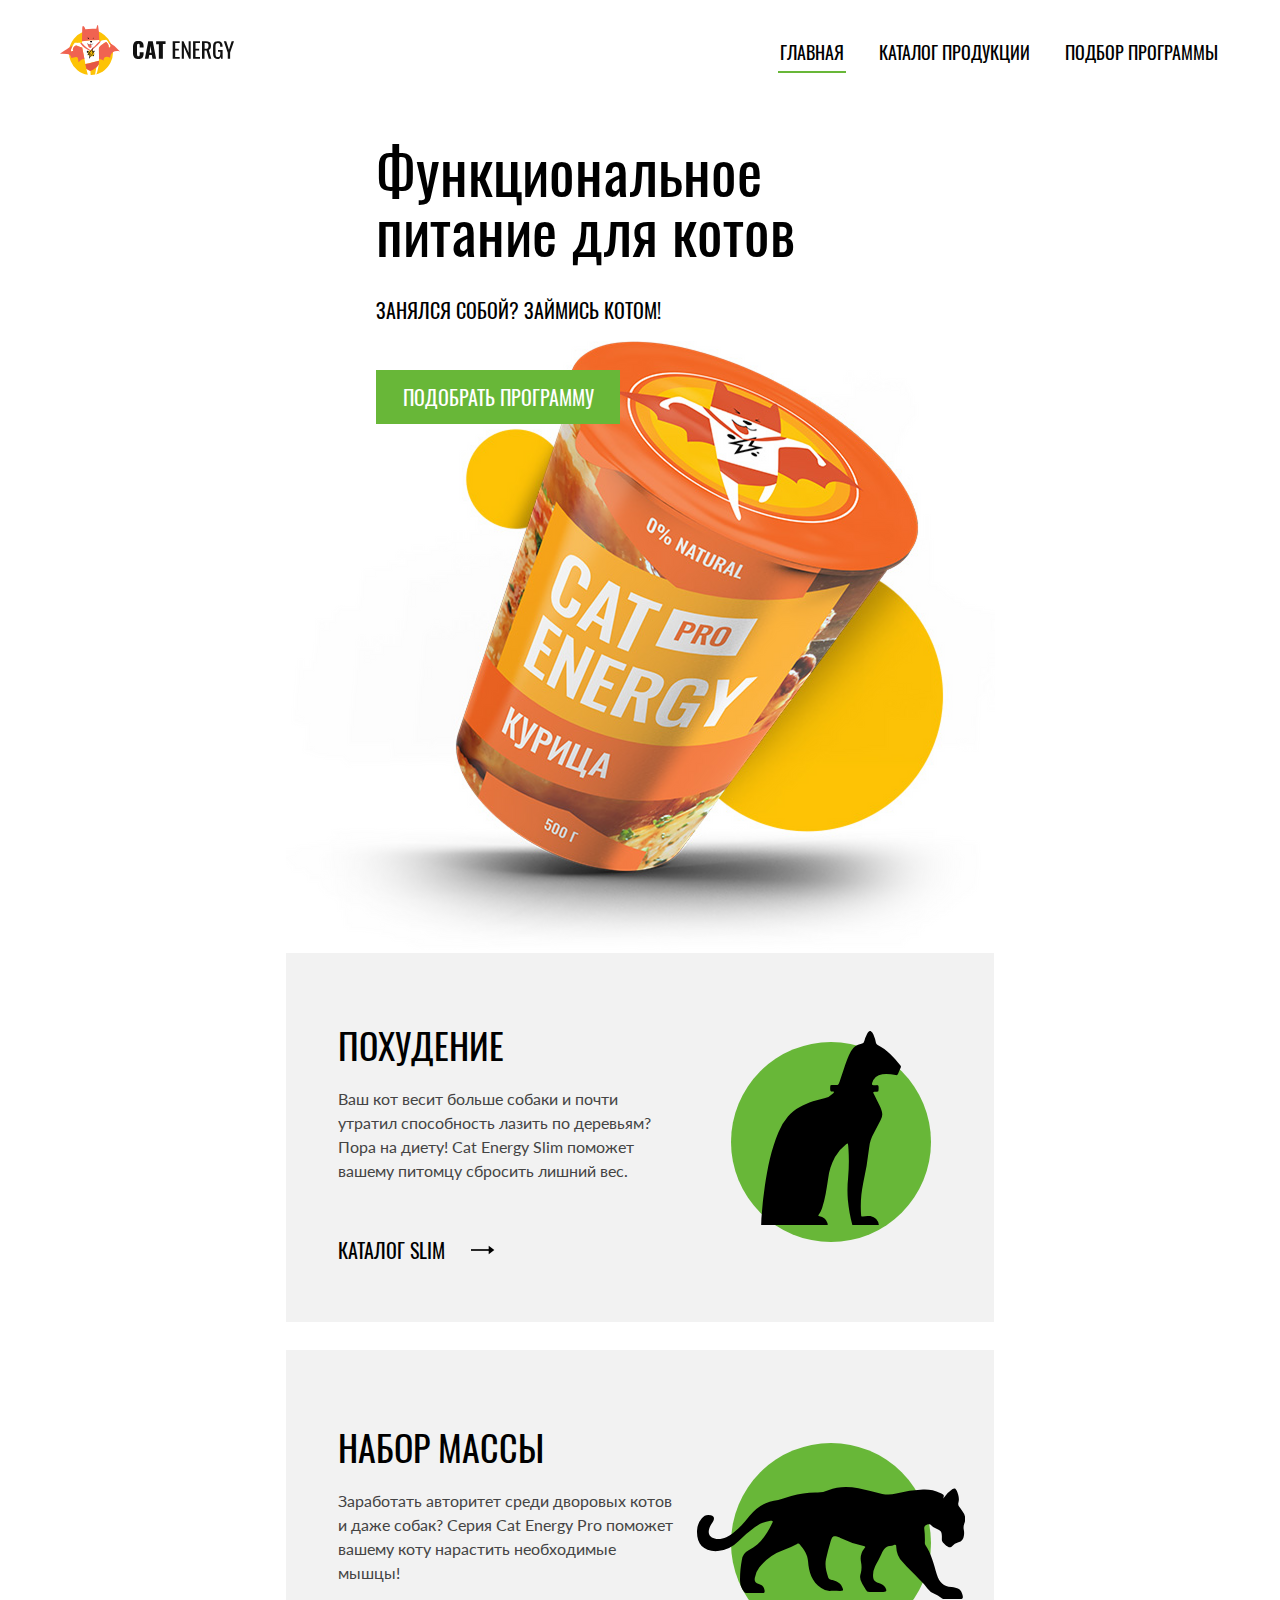
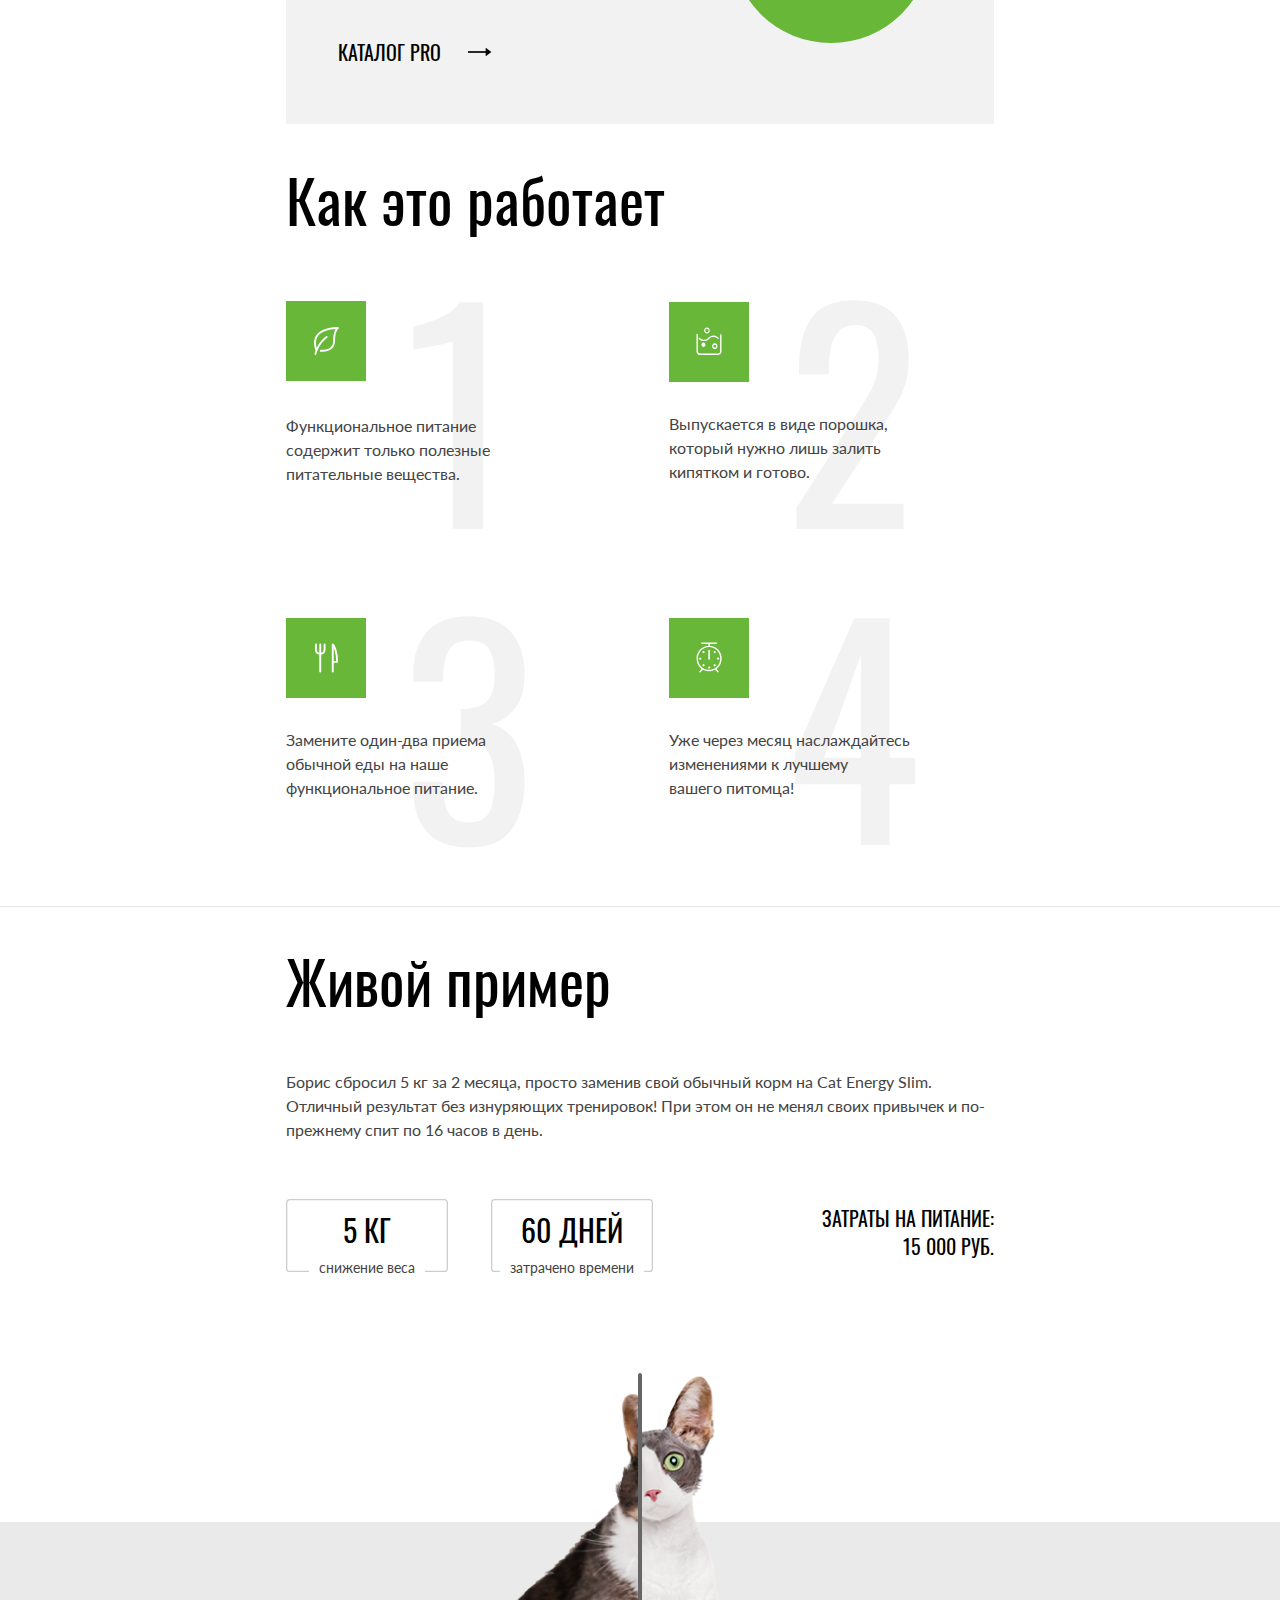
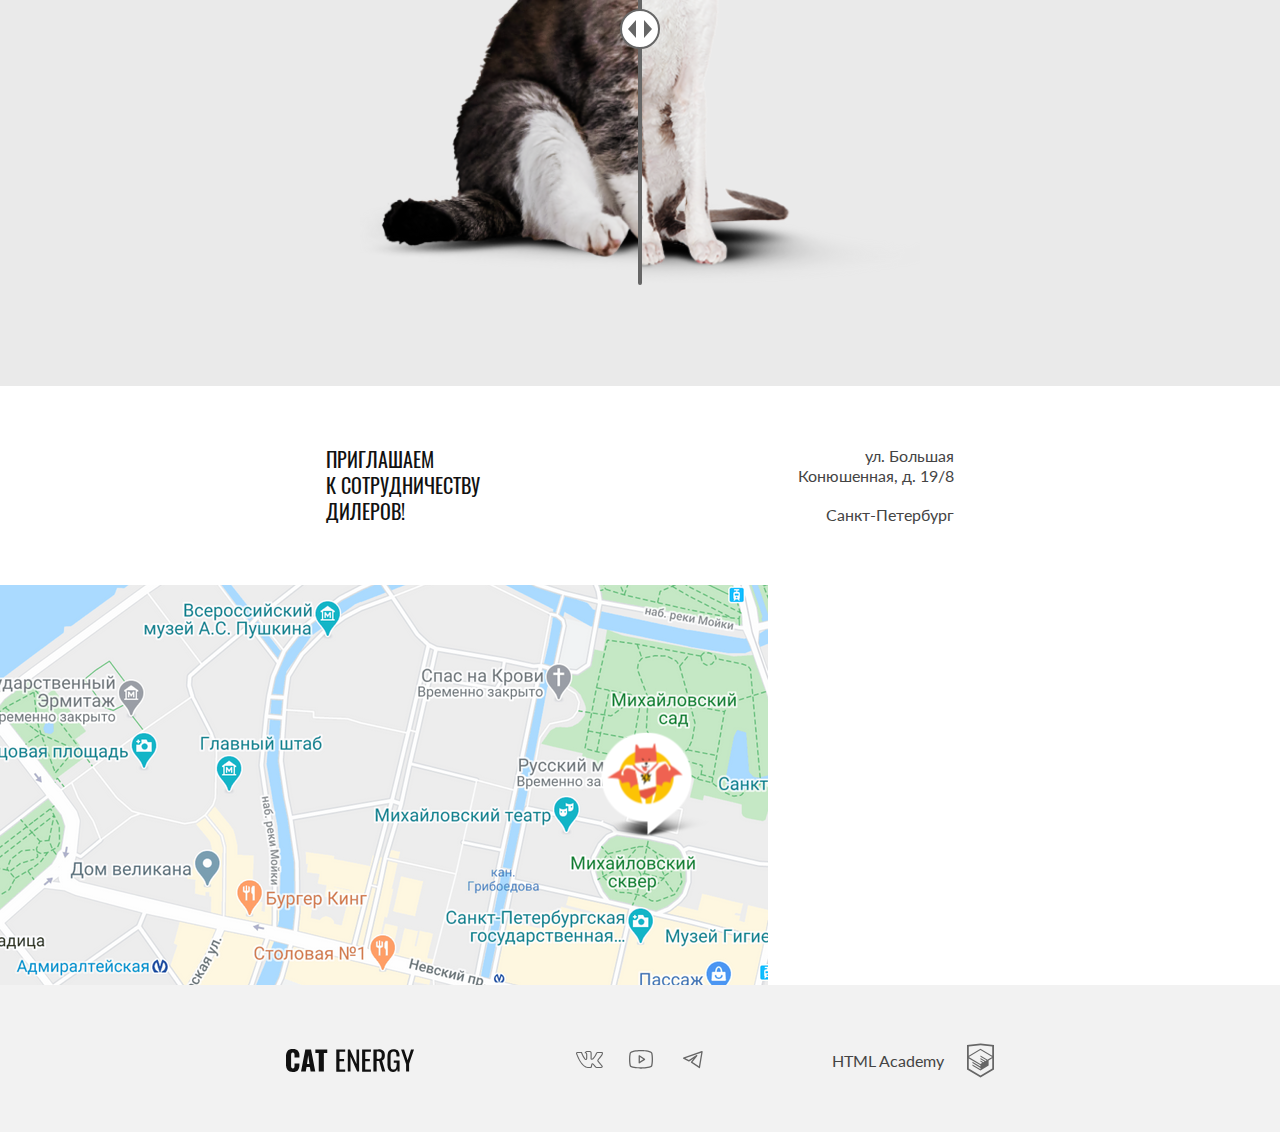
==== commit 77e6ad85: "Deploying to gh-pages from @ htmlacademy-adaptive/2373599-cat-energy-30@e6b6ab7572114df99baac2e29d81" ====
--- a/index.html
+++ b/index.html
@@ -1 +1 @@
-<!DOCTYPE html><html class="page" lang="ru"><head><meta charset="UTF-8"><meta name="viewport" content="width=device-width,initial-scale=1"><link rel="icon" href="favicon.ico"><link rel="icon" href="./favicons/favicon.svg" type="image/svg+xml"><link rel="apple-touch-icon" href="./favicons/apple-icon-180x180.png"><link rel="manifest" href="manifest.webmanifest"><link rel="stylesheet" href="styles/styles.css"><script src="scripts/index.js" defer="defer"></script><title>Cat Energy</title></head><body class="page__body"><header class="main-header"><a class="main-header__link logo" href="https://htmlacademy.ru/intensive/adaptive"><picture><source media="(min-width: 1440px)" srcset="images/logo-desktop.svg" type="image/svg+xml"><source media="(min-width: 768px)" srcset="images/logo-tablet.svg" type="image/svg+xml"><img class="logo__image logo__image--icon" src="images/logo-mobile.svg" width="33" height="38" alt="Логотип Cat Energy."></picture><span class="visually-hidden">HTML и CSS. Адаптивная вёрстка и автоматизация.</span> <svg class="logo__image logo__image--text" width="101" height="18"><use href="images/icons/stack.svg#logo-text"></use></svg> <span class="visually-hidden">HTML и CSS. Адаптивная вёрстка и автоматизация.</span></a><nav class="main-nav main-nav--closed main-nav--nojs"><button class="main-nav__toggle button-burger" type="button"><span class="visually-hidden">Открыть меню</span></button><div class="main-nav__container"><ul class="main-nav__list site-list"><li class="site-list__item site-list__item--current"><a class="site-list__link site-list__link--current" href="index.html" aria-current="page">Главная</a></li><li class="site-list__item"><a class="site-list__link" href="catalog.html">Каталог продукции</a></li><li class="site-list__item"><a class="site-list__link" href="form.html">Подбор программы</a></li></ul></div></nav></header><main class="main-container"><h1 class="visually-hidden">Cat energy функциональное питание для котов</h1><section class="hero"><h2 class="hero__title title">Функциональное питание для котов</h2><p class="hero__slogan">Занялся собой? Займись котом!</p><picture><source type="image/png" media="(min-width: 1440px)" srcset="images/pot-desktop@1x.png, images/pot-desktop@2x.png 2x"><source type="image/png" media="(min-width: 768px)" srcset="images/pot-tablet@1x.png, images/pot-tablet@2x.png 2x"><img class="hero__image" src="images/pot-mobile@1x.png" srcset="images/pot-mobile@2x.png 2x" width="280" height="270" alt="Банка с кормом для котов."></picture><a class="hero__link button" href="form.html">Подобрать программу</a></section><section class="programs"><h2 class="visually-hidden">Наши программы</h2><div class="programs__container programs__container--slim"><h3 class="programs__title programs__title--slim">Похудение</h3><p class="programs__description">Ваш кот весит больше собаки и почти утратил способность лазить по деревьям? Пора на диету! Cat Energy Slim поможет вашему питомцу сбросить лишний вес.</p><a class="programs__link programs__link--icon" href="catalog.html">Каталог slim</a></div><div class="programs__container programs__container--pro"><h3 class="programs__title programs__title--pro">Набор массы</h3><p class="programs__description">Заработать авторитет среди дворовых котов и даже собак? Серия Cat Energy Pro поможет вашему коту нарастить необходимые мышцы!</p><a class="programs__link programs__link--icon" href="catalog.html">Каталог pro</a></div></section><section class="advantages"><div class="advantages__container"><h2 class="advantages__title title">Как это работает</h2><ol class="advantages__list"><li class="advantages__item"><div class="advantages__icon advantages__icon--leaf"></div><p class="advantages__description">Функциональное питание содержит только полезные питательные вещества.</p></li><li class="advantages__item"><div class="advantages__icon advantages__icon--powder"></div><p class="advantages__description">Выпускается в виде порошка, который нужно лишь залить кипятком и готово.</p></li><li class="advantages__item"><div class="advantages__icon advantages__icon--eat"></div><p class="advantages__description">Замените один-два приема обычной еды на наше функциональное питание.</p></li><li class="advantages__item"><div class="advantages__icon advantages__icon--scales"></div><p class="advantages__description">Уже через месяц наслаждайтесь изменениями к лучшему вашего питомца!</p></li></ol></div></section><section class="example"><div class="example__container"><div class="example__wrapper example__wrapper--desktop"><h2 class="example__title title">Живой пример</h2><p class="example__description">Борис сбросил 5 кг за 2 месяца, просто заменив свой обычный корм на Cat Energy Slim. Отличный результат без изнуряющих тренировок! При этом он не менял своих привычек и по-прежнему спит по 16 часов в день.</p><div class="example__wrapper example__wrapper--list"><dl class="example__list"><div class="example__item"><dt class="example__value example__value--primary">снижение веса</dt><dd class="example__definition example__definition--primary">5 КГ</dd></div><div class="example__item"><dt class="example__value example__value--primary">затрачено времени</dt><dd class="example__definition example__definition--primary">60 ДНЕЙ</dd></div></dl><div class="example__item example__item--price"><p class="example__value example__value--secondary">Затраты на питание:</p><p class="example__definition example__definition--secondary">15 000 РУБ.</p></div></div></div><div class="example__slider-primary"><picture><source type="image/png" media="(min-width: 768px)" srcset="images/cat-fat-tablet-desktop@1x.png, images/cat-fat-tablet-desktop@2x.png 2x"><img class="example__image" src="images/cat-fat-mobile@1x.png" srcset="images/cat-fat-mobile@2x.png 2x" width="280" height="256" alt="Фото кота Бориса 'до'."></picture></div><button class="example__button slider" type="button">Слайдер</button><div class="example__slider-secondary"><picture><source type="image/png" media="(min-width: 768px)" srcset="images/cat-skinny-tablet-desktop@1x.png, images/cat-skinny-tablet-desktop@2x.png 2x"><img class="example__image" src="images/cat-skinny-mobile@1x.png" srcset="images/cat-skinny-mobile@2x.png 2x" width="280" height="256" alt="Фото кота Бориса 'после'."></picture></div></div></section><section class="location"><h2 class="visually-hidden">Навигация</h2><div class="location__container"><div class="location__contacts contacts"><b class="contacts__promo">Приглашаем к сотрудничеству дилеров!</b><address class="contacts__address">ул. Большая Конюшенная, д. 19/8 Санкт-Петербург</address></div><div class="map"></div></div></section></main><footer class="main-footer"><div class="main-footer__container"><div class="main-footer__logo logo"><a class="logo__image logo__image--text" href="https://htmlacademy.ru/intensive/adaptive"><svg width="128" height="25" aria-hidden="true"><use href="images/icons/stack.svg#logo-text"></use></svg> <span class="visually-hidden">HTML и CSS. Адаптивная вёрстка и автоматизация.</span></a></div><div class="main-footer__social social"><ul class="social__list"><li class="social__item"><a class="social__link social__link--vkontakte" href="https://vk.com/htmlacademy"><span class="visually-hidden">Мы в ВКонтакте</span> <svg width="28" height="22" aria-hidden="true"><use href="images/icons/stack.svg#vkontakte"></use></svg></a></li><li class="social__item"><a class="social__link social__link--youtube" href="https://www.youtube.com/htmlacademyru"><span class="visually-hidden">Мы в Youtube</span> <svg width="28" height="22" aria-hidden="true"><use href="images/icons/stack.svg#youtube"></use></svg></a></li><li class="social__item"><a class="social__link social__link--telegram" href="https://t.me/htmlacademy"><span class="visually-hidden">Мы в Телеграм</span> <svg width="28" height="22" aria-hidden="true"><use href="images/icons/stack.svg#telegram"></use></svg></a></li></ul></div><div class="main-footer__copyright copyright"><a class="copyright__link" href="https://htmlacademy.ru/intensive/adaptive"><span class="copyright__text">HTML Academy</span> </a><a class="copyright__link" href="https://htmlacademy.ru/intensive/adaptive"><span class="visually-hidden">Логотип HTML Academy</span> <svg width="27" height="35"><use href="images/icons/stack.svg#logo-html"></use></svg></a></div></div></footer></body></html>+<!DOCTYPE html><html class="page" lang="ru"><head><meta charset="UTF-8"><meta name="viewport" content="width=device-width,initial-scale=1"><link rel="icon" href="favicon.ico"><link rel="icon" href="./favicons/favicon.svg" type="image/svg+xml"><link rel="apple-touch-icon" href="./favicons/apple-icon-180x180.png"><link rel="manifest" href="manifest.webmanifest"><link rel="stylesheet" href="styles/styles.css"><title>Cat Energy</title></head><body class="page__body"><header class="main-header main-header--index"><div class="main-header__container container"><div class="container__logo"><a class="main-header__link logo" href="https://htmlacademy.ru/intensive/adaptive"><picture><source media="(min-width: 1440px)" srcset="images/logo-desktop.svg" type="image/svg+xml"><source media="(min-width: 768px)" srcset="images/logo-tablet.svg" type="image/svg+xml"><img class="logo__image logo__image--icon" src="images/logo-mobile.svg" width="33" height="38" alt="Логотип Cat Energy."></picture><span class="visually-hidden">HTML и CSS. Адаптивная вёрстка и автоматизация.</span> <svg class="logo__image logo__image--text" width="101" height="18"><use href="images/icons/stack.svg#logo-text"></use></svg> <span class="visually-hidden">HTML и CSS. Адаптивная вёрстка и автоматизация.</span></a></div><nav class="main-nav main-nav--closed main-nav--nojs"><button class="main-nav__toggle button-burger" type="button"><span class="visually-hidden">Открыть меню</span></button><ul class="main-nav__list site-list"><li class="site-list__item site-list__item--current site-list__item--current-index"><a class="site-list__link site-list__link--index" href="index.html">Главная</a></li><li class="site-list__item"><a class="site-list__link site-list__link--index" href="catalog.html">Каталог продукции</a></li><li class="site-list__item"><a class="site-list__link site-list__link--index" href="form.html" aria-current="page">Подбор программы</a></li></ul></nav></div></header><main class="main-container"><h1 class="visually-hidden">Cat energy функциональное питание для котов</h1><section class="hero"><div class="hero__container container"><h2 class="hero__title title">Функциональное питание для котов</h2><p class="hero__slogan">Занялся собой? Займись котом!</p><picture><source type="image/png" media="(min-width: 1440px)" srcset="images/pot-desktop@1x.png, images/pot-desktop@2x.png 2x"><source type="image/png" media="(min-width: 768px)" srcset="images/pot-tablet@1x.png, images/pot-tablet@2x.png 2x"><img class="hero__image" src="images/pot-mobile@1x.png" srcset="images/pot-mobile@2x.png 2x" width="280" height="270" alt="Банка с кормом для котов."></picture><a class="hero__link button" href="form.html">Подобрать программу</a></div></section><section class="programs"><h2 class="visually-hidden">Наши программы</h2><div class="programs__container programs__container--slim"><h3 class="programs__title programs__title--slim">Похудение</h3><p class="programs__description">Ваш кот весит больше собаки и почти утратил способность лазить по деревьям? Пора на диету! Cat Energy Slim поможет вашему питомцу сбросить лишний вес.</p><a class="programs__link programs__link--icon" href="catalog.html">Каталог slim</a></div><div class="programs__container programs__container--pro"><h3 class="programs__title programs__title--pro">Набор массы</h3><p class="programs__description">Заработать авторитет среди дворовых котов и даже собак? Серия Cat Energy Pro поможет вашему коту нарастить необходимые мышцы!</p><a class="programs__link programs__link--icon" href="catalog.html">Каталог pro</a></div></section><section class="advantages"><div class="advantages__container"><h2 class="advantages__title title">Как это работает</h2><ol class="advantages__list"><li class="advantages__item advantages__item--leaf"><div class="advantages__icon advantages__icon--leaf"></div><p class="advantages__description">Функциональное питание содержит только полезные питательные вещества.</p></li><li class="advantages__item advantages__item--powder"><div class="advantages__icon advantages__icon--powder"></div><p class="advantages__description">Выпускается в виде порошка, который нужно лишь залить кипятком и готово.</p></li><li class="advantages__item advantages__item--eat"><div class="advantages__icon advantages__icon--eat"></div><p class="advantages__description">Замените один-два приема обычной еды на наше функциональное питание.</p></li><li class="advantages__item advantages__item--scales"><div class="advantages__icon advantages__icon--scales"></div><p class="advantages__description">Уже через месяц наслаждайтесь изменениями к лучшему вашего&nbsp;питомца!</p></li></ol></div></section><section class="example"><div class="example__container"><div class="example__wrapper example__wrapper--desktop"><h2 class="example__title title">Живой пример</h2><p class="example__description">Борис сбросил 5 кг за 2 месяца, просто заменив свой обычный корм на Cat Energy Slim. Отличный результат без изнуряющих тренировок! При этом он не менял своих привычек и по-прежнему спит по 16 часов в день.</p><div class="example__wrapper example__wrapper--list"><dl class="example__list"><div class="example__item"><dt class="example__value example__value--primary">снижение веса</dt><dd class="example__definition example__definition--primary example__definition--weight">5 КГ</dd></div><div class="example__item"><dt class="example__value example__value--primary">затрачено времени</dt><dd class="example__definition example__definition--primary example__definition--time">60 ДНЕЙ</dd></div></dl><div class="example__item example__item--price"><p class="example__value example__value--secondary">Затраты на питание:</p><p class="example__definition example__definition--secondary">15 000 РУБ.</p></div></div></div><div class="example__slider slider"><div class="slider__container"><div class="slider__picture slider__picture--primary"><picture><source type="image/png" media="(min-width: 768px)" srcset="images/cat-fat-tablet-desktop@1x.png, images/cat-fat-tablet-desktop@2x.png 2x"><img class="slider__image" src="images/cat-fat-mobile@1x.png" srcset="images/cat-fat-mobile@2x.png 2x" width="280" height="256" alt="Фото кота Бориса 'до'."></picture></div><div class="slider__picture slider__picture--secondary"><picture><source type="image/png" media="(min-width: 768px)" srcset="images/cat-skinny-tablet-desktop@1x.png, images/cat-skinny-tablet-desktop@2x.png 2x"><img class="slider__image" src="images/cat-skinny-mobile@1x.png" srcset="images/cat-skinny-mobile@2x.png 2x" width="280" height="256" alt="Фото кота Бориса 'после'."></picture></div></div><button class="slider__button" type="button"><span class="visually-hidden">Слайдер</span></button></div></div></section><section class="location"><h2 class="visually-hidden">Навигация</h2><div class="location__container"><div class="location__contacts contacts"><b class="contacts__promo">Приглашаем<br>к сотрудничеству дилеров!</b><div class="contacts__wrapper"><address class="contacts__address">ул. Большая Конюшенная, д. 19/8</address><span class="contacts__address">Санкт-Петербург</span></div></div><div class="map"><iframe src="https://www.google.com/maps/embed?pb=!1m14!1m8!1m3!1d1996.7929883483553!2d30.3172265!3d59.9687573!3m2!1i1024!2i768!4f13.1!3m3!1m2!1s0x4696310fca5afc31%3A0x5f2ac55f567b2400!2sHTML%20Academy!5e0!3m2!1sru!2sru!4v1704477042874!5m2!1sru!2sru" width="320" height="362" allowfullscreen="" title="Офис компании по адресу набережная реки Карповки, 5, литера П, Санкт-Петербург"></iframe></div></div></section></main><footer class="main-footer"><div class="main-footer__container"><div class="main-footer__logo logo"><a class="logo__image logo__image--text" href="https://htmlacademy.ru/intensive/adaptive"><svg class="logo__image logo__image--text" width="128" height="25" aria-hidden="true"><use href="images/icons/stack.svg#logo-text"></use></svg> <span class="visually-hidden">HTML и CSS. Адаптивная вёрстка и автоматизация.</span></a></div><ul class="main-footer__social social"><li class="social__item"><a class="social__link social__link--vkontakte" href="https://vk.com/htmlacademy"><span class="visually-hidden">Мы в ВКонтакте</span> <svg width="28" height="22" aria-hidden="true"><use href="images/icons/stack.svg#vkontakte"></use></svg></a></li><li class="social__item"><a class="social__link social__link--youtube" href="https://www.youtube.com/htmlacademyru"><span class="visually-hidden">Мы в Youtube</span> <svg width="28" height="22" aria-hidden="true"><use href="images/icons/stack.svg#youtube"></use></svg></a></li><li class="social__item"><a class="social__link social__link--telegram" href="https://t.me/htmlacademy"><span class="visually-hidden">Мы в Телеграм</span> <svg width="28" height="22" aria-hidden="true"><use href="images/icons/stack.svg#telegram"></use></svg></a></li></ul><div class="main-footer__copyright copyright"><a class="copyright__link" href="https://htmlacademy.ru/intensive/adaptive"><span class="copyright__text">HTML Academy</span> <svg width="27" height="35"><use href="images/icons/stack.svg#logo-html"></use></svg></a></div></div></footer><script src="scripts/index.js"></script></body></html>--- a/styles/styles.css
+++ b/styles/styles.css
@@ -1 +1 @@
-@charset "UTF-8";@font-face{font-family:"Oswald";font-weight:400;font-style:normal;src:url(../fonts/oswald/oswaldregular.woff2)format("woff2");font-display:swap}@font-face{font-family:"Lato";font-weight:400;font-style:normal;src:url(../fonts/lato/Lato-Regular.woff2)format("woff2");font-display:swap}body{font-family:"Oswald","Arial",sans-serif;font-size:14px;font-style:normal;font-weight:400;line-height:18px;color:#000}img{max-width:100%;height:auto}.visually-hidden{position:absolute;width:1px;height:1px;margin:-1px;border:0;padding:0;white-space:nowrap;-webkit-clip-path:inset(100%);clip-path:inset(100%);clip:rect(0 0 0 0);overflow:hidden}.page{height:100%}.main-header,.page__body{display:flex;flex-direction:column}.page__body{margin:0;min-height:100%}.main-header{background-color:#fff;color:#000}@media (min-width:768px){.main-header{flex-direction:row;margin:25px 30px 0}}@media (min-width:1200px){.main-header{margin:55px 110px 0 55px}}.main-header__link{height:38px}@media (min-width:768px){.main-header__link{height:50px;margin-right:94px}}@media (min-width:1200px){.main-header__link{height:59px;margin-right:auto}}.main-header__link:hover{opacity:.8}.main-header__link:active{opacity:.6}.logo__image{cursor:pointer;color:#111}.logo__image:focus,.logo__image:hover{color:#3e3e3e}.logo__image:active{color:#6b6b6b}.logo__image--icon{margin-right:56px}@media (min-width:768px){.logo__image--icon{margin-right:13px}}@media (min-width:1200px){.logo__image--icon{margin-right:14px}}.main-nav{background-color:#fff;color:#000}.main-nav__list{margin:0;padding:0;list-style-type:0}@media (min-width:768px){.main-nav__list{width:436px;display:flex}}@media (min-width:1200px){.main-nav__list{width:475px}}@media (min-width:768px){.main-nav__toggle{display:none}}.site-list__link{font-size:20px;line-height:20px;text-transform:uppercase;color:#000;text-decoration:none}.site-list{margin:0;padding:0;list-style-type:none}@media (min-width:768px){.site-list__item:not(:last-child){margin-right:33px}}.main-container{flex-grow:1}.hero{background-image:url(../images/cat-background-mobile@2x.jpg);background-repeat:no-repeat;background-color:#68b738;color:#fff}@media (min-width:768px){.hero{background-image:none;background-color:#fff}}@media (min-width:1200px){.hero{background-image:url(../images/cat-background-desktop@2x.jpg);background-repeat:no-repeat;background-color:#68b738}}.hero__slogan{line-height:14px;text-transform:uppercase}.hero__link{text-decoration:none}.button{width:280px;padding:10px 44px;background-color:#68b738;font-family:"Oswald","Arial",sans-serif;font-size:16px;font-style:normal;font-weight:400;line-height:20px;color:#fff;text-transform:uppercase;border:0;cursor:pointer}@media (min-width:768px){.button{width:250px}}@media (min-width:1200px){.button{width:169px}}.button--secondary{background-color:#f2f2f2;color:#444;text-decoration:none}.button:hover{background-color:#5eaa2f}.button:active{opacity:.3}.button--secondary:hover{background-color:#ebebeb}.button--secondary:active{opacity:1}.programs{width:280px;margin:0 auto}@media (min-width:768px){.programs{width:708px}}@media (min-width:1200px){.programs{width:1220px;display:flex;gap:80px}}.programs__container{min-height:266px;background-color:#f2f2f2}@media (min-width:768px){.programs__container{min-height:372px}}@media (min-width:1200px){.programs__container{width:570px;min-height:374px}}.programs__title::before{content:"";position:absolute;left:20px;background-color:#68b738;width:50px;height:50px;border-radius:50%}.programs__title--pro::after,.programs__title--slim::after{content:"";position:absolute;background-image:url(../images/icons/cat-slim.svg);width:36px;height:50px;background-repeat:no-repeat;left:27px}.programs__title--pro::after{background-image:url(../images/icons/cat-pro.svg);width:67px;height:28px;top:11px;left:12px}.programs__title{padding-left:90px;position:relative;font-size:24px;font-weight:400;line-height:37px;text-transform:uppercase}.programs__description{font-family:"Lato","Arial",sans-serif;color:#444}.programs__link{font-size:16px;line-height:16px;text-transform:uppercase;text-decoration:none;color:#000;position:relative;padding-right:55px;cursor:pointer}.programs__link--icon::after{content:"";position:absolute;display:block;background-image:url(../images/icons/icon-arrow.svg);background-position:-8px;top:6px;right:0;background-repeat:no-repeat;width:32px;height:10px;transition:.3s ease-in-out}.programs__link--icon:hover::after{background-position:0}.programs__link--icon:active{opacity:.6}@media (min-width:768px){.advantages__container{width:709px;margin:0 auto}}@media (min-width:1200px){.advantages__container{width:1220px;margin:0 auto}}.advantages__list{margin:0;padding:0;list-style-type:none;display:grid;gap:22px}@media (min-width:768px){.advantages__list{grid-template-columns:249px 249px;gap:137px}}@media (min-width:1200px){.advantages__list{display:flex;gap:80px}}.advantages__item{display:flex;gap:20px;justify-content:center;align-items:center}@media (min-width:768px){.advantages__item{flex-direction:column;align-items:flex-start}}.advantages__description{width:200px;font-family:"Lato","Arial",sans-serif;color:#444}.advantages__icon--eat,.advantages__icon--leaf,.advantages__icon--powder,.advantages__icon--scales{content:"";width:60px;height:60px;background-image:url(../images/icons/stack.svg#icon-leaf);background-size:30px 32px;background-position:center;background-color:#68b738;background-repeat:no-repeat}.advantages__icon--eat,.advantages__icon--powder,.advantages__icon--scales{background-image:url(../images/icons/stack.svg#icon-powder);background-size:26px 29px}.advantages__icon--eat,.advantages__icon--scales{background-image:url(../images/icons/stack.svg#icon-eat);background-size:25px 30px}.advantages__icon--scales{background-image:url(../images/icons/stack.svg#icon-scales);background-size:26px 31px}.title{font-size:36px;font-weight:400;line-height:36px}.example{background-color:#eaeaea}.example__container{width:280px;margin:0 auto}@media (min-width:768px){.example__container{width:708px}}@media (min-width:1200px){.example__container{display:flex;width:1220px}}.example__list{display:grid;grid-template-columns:124px 124px;gap:32px}@media (min-width:768px){.example__list{display:flex}}@media (min-width:1200px){.example__list{display:grid}}@media (min-width:768px){.example__wrapper--list{display:flex;justify-content:space-between}}@media (min-width:1200px){.example__wrapper--list{width:342px;flex-wrap:wrap}}.example__item{display:flex;flex-direction:column-reverse}.example__item--price{flex-direction:row}@media (min-width:768px){.example__item--price{flex-direction:column}}@media (min-width:1200px){.example__item--price{flex-direction:row}}.example__description{font-family:"Lato","Arial",sans-serif;color:#444}@media (min-width:1200px){.example__description{width:436px}}.example__value--primary{font-family:"Lato","Arial",sans-serif;font-size:12px;line-height:12px;color:#444}.example__definition--primary{font-size:24px;line-height:24px}.example__definition--secondary,.example__value--secondary{line-height:20px;text-transform:uppercase}.information__text{text-transform:uppercase}.information__legend{font-family:"Lato","Arial",sans-serif;font-size:14px;line-height:16px}.information{width:280px;margin:0 auto;display:flex;flex-direction:column}@media (min-width:768px){.information{width:628px}}@media (min-width:1200px){.information{width:1220px}}.form__list{margin:0;padding:0;list-style-type:none}@media (min-width:768px){.form__list{width:632px;display:flex;flex-wrap:wrap}}@media (min-width:1200px){.form__list{width:570px;flex-direction:column}}@media (min-width:768px){.form__item{width:628px}}@media (min-width:1200px){.form__item{width:570px}}@media (min-width:768px){.form__more .form__item{width:284px}}@media (min-width:1200px){.form__more .form__item{width:200px}.form__more .form__list{width:1220px;flex-direction:row}.form__container{display:flex}.form__container .form__list{width:570px;flex-direction:row}.form__contacts .form__list{width:1220px;flex-direction:row}}.form__text,.form__title{font-size:16px;text-transform:uppercase;color:#444}.form__text{padding:14px 15px 13px;font-family:"Oswald","Arial",sans-serif;font-style:normal;font-weight:400;line-height:18px}.form__main-title{font-size:24px;line-height:26px}.form__text--letter,.form__text--phone{background-size:20px 20px;background-repeat:no-repeat;background-position:center right}.form__text--letter{width:217px;background-image:url(../images/icons/icon-letter.svg)}.form__text--phone{background-image:url(../images/icons/icon-phone.svg)}.comments-container{background-color:#fff}.product__title{font-size:16px;font-weight:400;line-height:20px;text-transform:uppercase;color:#222}.product__title--more{background-image:url(../images/icons/stack.svg#icon-plus);background-size:30px 30px;background-repeat:no-repeat;color:#111}.product__text{font-family:"Lato","Arial",sans-serif;font-size:12px;line-height:16px;color:#444}@media (min-width:768px){.product__card{width:324px}}@media (min-width:1200px){.product__card{width:245px}}.product__list{width:280px;margin:0 auto;padding:0;list-style-type:none;display:flex;flex-direction:column}@media (min-width:768px){.product__list{width:708px;flex-direction:row;flex-wrap:wrap;gap:60px}}@media (min-width:1200px){.product__list{width:1220px}}.more-products__title{font-size:24px;font-weight:400;line-height:24px}.more-products__title-card{font-size:16px;font-weight:400;line-height:16px;text-transform:uppercase;color:#222}.more-products__text{font-family:"Lato","Arial",sans-serif;line-height:14px;color:#444}@media (min-width:1200px){.more-products{width:1220px;margin:0 auto;display:flex;justify-content:space-between}}.more-products__list{width:280px;margin:0 auto;padding:0;list-style-type:none;display:flex;flex-direction:column}@media (min-width:768px){.more-products__list{width:708px}}@media (min-width:1200px){.more-products__list{width:895px}.more-products__item{width:895px;display:grid;grid-template-columns:200px 140px 60px 244px;margin-bottom:10px}}@media (min-width:768px){.more-products__button{width:632px}}@media (min-width:1200px){.more-products__button{width:244px}}.promo{width:280px;height:290px;margin:0 auto;background-image:url(../images/icons/icon-gift.svg);background-size:78px 80px;background-repeat:no-repeat;background-color:#68b738;color:#fff}@media (min-width:768px){.promo{width:708px;height:200px}}@media (min-width:1200px){.promo{width:245px;height:288px}}.promo__text{font-family:"Lato","Arial",sans-serif;font-size:16px;line-height:20px}.location__contacts{width:280px;margin:0 auto;padding-top:26px;padding-bottom:26px;display:flex}@media (min-width:768px){.location__contacts{width:628px;padding-top:60px;padding-bottom:60px;justify-content:space-between}}@media (min-width:1200px){.location__contacts{width:565px}}.contacts__promo{width:163px;font-size:16px;font-weight:400;line-height:20px;text-transform:uppercase;color:#111}.contacts__address{width:157px;font-family:"Lato","Arial",sans-serif;font-style:normal;line-height:20px;color:#444}.map{background-image:url(../images/map-mobile@1x.png);width:320px;height:362px}.main-footer{background-color:#f2f2f2}.main-footer__container{width:280px;margin:0 auto;padding-top:40px;padding-bottom:40px;display:flex;flex-direction:column;align-items:center;gap:40px}@media (min-width:768px){.main-footer__container{width:708px;flex-direction:row;justify-content:space-between}}@media (min-width:1200px){.main-footer__container{width:1220px}}.social__link{cursor:pointer;color:#666}.social__link:focus,.social__link:hover{color:#68b738}.social__link:active{opacity:.3}.social__list{margin:0;padding:0;list-style-type:none;width:132px;display:flex;justify-content:space-between}.copyright__link{text-decoration:none;color:#666}.copyright__text{font-family:"Lato","Arial",sans-serif;font-size:16px;line-height:20px;color:#444}.copyright__link:focus,.copyright__link:hover{color:#68b738}.copyright__link:active{opacity:.3}.copyright{width:280px;display:flex;justify-content:space-between;align-items:center}@media (min-width:768px){.copyright{width:168px}}+@charset "UTF-8";@font-face{font-family:"Oswald";font-weight:400;font-style:normal;src:url(../fonts/oswald/oswaldregular.woff2)format("woff2");font-display:swap}@font-face{font-family:"Lato";font-weight:400;font-style:normal;src:url(../fonts/lato/Lato-Regular.woff2)format("woff2");font-display:swap}body{position:relative;font-family:"Oswald","Arial",sans-serif;font-size:14px;font-style:normal;font-weight:400;line-height:18px;color:#000}img{height:auto;object-fit:contain}*,::after,::before{box-sizing:border-box}.visually-hidden{position:absolute;width:1px;height:1px;margin:-1px;border:0;padding:0;white-space:nowrap;-webkit-clip-path:inset(100%);clip-path:inset(100%);clip:rect(0 0 0 0);overflow:hidden}.page{height:100%}.page__body{margin:0;display:flex;flex-direction:column;min-width:320px;min-height:100%}.main-header{background-color:#fff;color:#000;min-height:65px}@media (max-width:767px){.main-header{border-bottom:1px solid #d9d9d9}}@media (min-width:1440px){.main-header{background-color:transparent}}.main-header__container{padding:0}@media (min-width:768px){.main-header__container{display:flex;justify-content:space-between;padding:25px 30px 65px;align-items:center}}@media (min-width:1440px){.main-header__container{padding:55px 0 0}.main-header--index{background-image:linear-gradient(to right,#fff 51%,transparent 51%);color:#fff;position:relative}.main-header--index::after{content:"";position:absolute;top:0;right:0;width:50%;height:694px;background:linear-gradient(to left,rgba(104,183,56,.85) 100%,#fff 10%),-webkit-image-set(url(../images/cat-background-desktop@1x.jpg)1x,url(../images/cat-background-desktop@2x.jpg)2x);background:linear-gradient(to left,rgba(104,183,56,.85) 100%,#fff 10%),image-set(url(../images/cat-background-desktop@1x.jpg)1x,url(../images/cat-background-desktop@2x.jpg)2x);background-repeat:no-repeat;background-color:#414045}}.main-header__link{display:flex;align-items:center;z-index:2}.main-header__link:hover{opacity:.8}.main-header__link:active{opacity:.6}@media (min-width:1440px){.main-header__link .logo__image--text{width:118px;height:21px}}.container{max-width:1220px;margin:0 auto}.container__logo{padding:13px 55px 13px 20px;position:relative}@media (min-width:768px){.container__logo{margin-right:40px;padding:0;display:flex;align-self:flex-start}}@media (min-width:1440px){.container__logo{margin-right:375px}}.logo__image{display:flex;justify-content:center;margin:0 auto;cursor:pointer;color:#111}@media (min-width:768px){.logo__image--icon{width:60px;height:50px;margin-right:13px}}@media (min-width:1440px){.logo__image--icon{width:70px;height:59px;margin-right:14px}.logo__image--text{width:128px;height:24px}}.logo__image--text:focus,.logo__image--text:hover{opacity:.8}.logo__image--text:active{opacity:.6}.main-nav{background-color:#fff;color:#000}@media (min-width:1440px){.main-nav{background-color:transparent;z-index:2}}@media (max-width:767px){.main-nav--opened .main-nav__list{position:absolute;left:0;width:100%;z-index:2}}.main-nav__list{margin:0;padding:0;list-style-type:0}@media (min-width:768px){.main-nav__list{display:flex}}.main-nav__toggle{position:absolute;top:21px;right:15px;z-index:2;display:block;width:24px;height:24px;background-color:#fff;cursor:pointer;border:0}.main-nav__toggle:hover{opacity:.8}.main-nav__toggle:active,.site-list__item a[href]:hover{opacity:.6}@media (min-width:768px){.main-nav__toggle{display:none}}.main-nav--closed .main-nav__toggle{background-image:url(../images/icons/stack.svg#burger-menu);background-repeat:no-repeat;top:20px;right:21px}@media (max-width:767px){.main-nav--closed .site-list__item{display:none}}.main-nav--opened .main-nav__toggle{background-image:url(../images/icons/stack.svg#icon-close);background-repeat:no-repeat;background-size:20px}.main-nav--nojs .main-nav__toggle{display:none}.main-nav--nojs .main-nav__list{position:static;min-height:0}.main-nav--nojs .site-list__item,.site-list a{display:block}.main-nav--nojs .site-list__item--current a{padding-right:20px;padding-left:20px;text-align:center}.site-list__link{font-size:20px;line-height:20px;text-transform:uppercase;color:#000;text-decoration:none}@media (min-width:768px){.site-list__link{font-size:18px;line-height:24px}}@media (min-width:1440px){.site-list__link{font-size:20px;line-height:30px}.site-list__link--index{color:#fff}}.site-list{background-color:#fff;list-style-type:none}@media (min-width:768px){.site-list{display:flex;flex-wrap:wrap;justify-content:flex-start}}@media (min-width:1440px){.site-list{background-color:transparent;justify-content:flex-end}}.site-list a{padding:22px 20px 23px;text-align:center;border-bottom:1px solid #e6e6e6}@media (min-width:768px){.site-list a{padding:13px 2px 9px;border:0}}@media (min-width:1440px){.site-list a{padding-top:9px;padding-bottom:9px}}@media (min-width:768px){.site-list--catalog a{padding-top:11px;padding-bottom:7px}.site-list--form a{padding:11px 1px 7px}}@media (min-width:1440px){.site-list--form a{padding-left:2px;padding-right:2px}}.site-list li:nth-child(1){border-top:1px solid #e6e6e6}@media (min-width:768px){.site-list li:nth-child(1){border:0}.site-list__item{margin-right:31px}.site-list__item:last-child{margin-right:0}}@media (min-width:1440px){.site-list__item{margin-right:29px}}@media (min-width:768px){.site-list__item--current{position:relative}.site-list__item--current::after{content:"";position:absolute;right:0;bottom:0;left:0;height:2px;background:#68b738}}@media (min-width:1440px){.site-list__item--current::after{content:"";position:absolute;right:0;bottom:0;left:0;height:2px}.site-list__item--current-index::after{background:#fff}}.site-list__item a[href]:active{opacity:.3}.main-container{flex-grow:1;overflow:hidden}.main-title{width:280px;margin:0 auto 38px}@media (max-width:767px){.main-title{padding-top:28px}}@media (min-width:768px){.main-title{width:628px;margin-bottom:55px}}@media (min-width:1440px){.main-title{width:1220px;margin:74px auto 55px;padding:0}}.main-title--catalog{margin-bottom:41px}@media (min-width:768px){.main-title--catalog{width:708px;margin-bottom:74px}}@media (min-width:1440px){.main-title--catalog{width:1220px}}.hero__container{display:flex;flex-direction:column;flex-wrap:wrap;align-items:center;padding:0 20px}@media (min-width:768px){.hero__container{position:relative;padding:0;align-items:flex-start}}@media (min-width:1440px){.hero__container{padding:110px 80px 0}}.hero{margin-bottom:20px;background:linear-gradient(to top,#fff 178px,rgba(104,183,56,.85) 178px),-webkit-image-set(url(../images/cat-background-mobile@1x.jpg)1x,url(../images/cat-background-mobile@2x.jpg)2x);background:linear-gradient(to top,#fff 178px,rgba(104,183,56,.85) 178px),image-set(url(../images/cat-background-mobile@1x.jpg)1x,url(../images/cat-background-mobile@2x.jpg)2x);background-size:contain;background-position:center top;background-repeat:no-repeat;color:#fff}@media (min-width:768px){.hero{width:708px;margin:0 auto;background-image:none;background-color:#fff;color:#000}}@media (min-width:1440px){.hero{width:1220px;margin-bottom:320px}}.hero__title{margin:0 0 25px;overflow-wrap:break-word;text-align:center}@media (max-width:767px){.hero__title{padding-top:27px}}@media (min-width:768px){.hero__title{max-width:420px;margin-left:90px;margin-bottom:40px}}@media (min-width:1440px){.hero__title{margin:0 0 40px}}.hero__slogan{margin:0 0 29px;line-height:14px;text-transform:uppercase;text-align:center}@media (min-width:768px){.hero__slogan{padding-left:90px;margin-bottom:21px;font-size:20px;line-height:20px;text-align:left}}@media (min-width:1440px){.hero__slogan{margin:0 0 52px;padding:0}}@media (min-width:768px){.hero__image{width:709px;height:609px;padding:0;margin:0}}@media (min-width:1440px){.hero__image{width:552px;height:499px;position:absolute;bottom:18%;transform:translateY(50%);right:18%}}.hero__link{width:280px;text-align:center;text-decoration:none}@media (min-width:768px){.hero__link{margin:0;width:244px;box-sizing:border-box;position:absolute;left:90px;top:230px}}@media (min-width:1440px){.hero__link{top:342px;left:80px}}.button{padding:10px 20px;background-color:#68b738;font-family:"Oswald","Arial",sans-serif;font-size:16px;font-style:normal;font-weight:400;line-height:20px;color:#fff;text-transform:uppercase;text-decoration:none;text-align:center;border:0;cursor:pointer}@media (min-width:768px){.button{padding:14px 26px;font-size:20px;line-height:26px}}.button--secondary{background-color:#f2f2f2;color:#444;text-decoration:none}.button:active,.button:hover{background-color:#5eaa2f}.button:active{color:rgba(255,255,255,.3)}.button--secondary:active,.button--secondary:hover{background-color:#ebebeb;color:#444}.programs{width:280px;margin:0 auto;padding-bottom:21px;display:flex;flex-direction:column;gap:20px}@media (min-width:768px){.programs{width:708px;padding-bottom:45px;gap:28px}}@media (min-width:1440px){.programs{width:1220px;flex-direction:row;gap:80px;padding-bottom:71px}}.programs__container{padding:30px 33px 20px 20px;background-color:#f2f2f2}@media (min-width:768px){.programs__container{padding:74px 63px 57px 52px}}@media (min-width:1440px){.programs__container{width:570px;padding-top:77px;padding-right:61px;padding-bottom:59px}}@media (min-width:768px){.programs__container--pro{padding-top:79px}}@media (min-width:1440px){.programs__container--pro{padding-top:77px}}.programs__title--slim::before{content:"";position:absolute;top:-6px;left:0;background-color:#68b738;width:50px;height:50px;border-radius:50%}@media (min-width:768px){.programs__title--slim::before{width:200px;height:200px;top:15px;left:auto;right:0}}@media (min-width:1440px){.programs__title--slim::before{width:100px;height:100px;left:0;top:-30px}}.programs__title--slim::after{content:"";position:absolute;background-image:url(../images/icons/stack.svg#cat-slim);width:36px;height:50px;background-repeat:no-repeat;top:-9px;left:3%}@media (min-width:768px){.programs__title--slim::after{width:140px;height:194px;top:4px;left:auto;right:30px}}@media (min-width:1440px){.programs__title--slim::after{width:70px;height:97px;left:15px;top:-35px}}.programs__title--pro::before{content:"";position:absolute;top:-6px;left:0;background-color:#68b738;width:50px;height:50px;border-radius:50%}@media (min-width:768px){.programs__title--pro::before{width:200px;height:200px;top:14px;left:auto;right:0}}@media (min-width:1440px){.programs__title--pro::before{width:100px;height:100px;left:0;top:-30px}}.programs__title--pro::after{content:"";position:absolute;background-image:url(../images/icons/stack.svg#cat-pro);width:67px;height:28px;background-repeat:no-repeat;top:5px;left:-9px}@media (min-width:768px){.programs__title--pro::after{width:268px;height:112px;top:58px;left:auto;right:-34px}}@media (min-width:1440px){.programs__title--pro::after{width:134px;height:56px;top:-10px;left:-17px}}.programs__title{margin:0;padding-left:70px;padding-bottom:29px;position:relative;font-size:24px;font-weight:400;line-height:37px;text-transform:uppercase}@media (min-width:768px){.programs__title{padding:0 0 24px;font-size:36px;line-height:36px}}@media (min-width:1440px){.programs__title{padding-left:162px;padding-bottom:73px}}.programs__description{margin:0;padding-bottom:42px;position:relative;font-family:"Lato","Arial",sans-serif;color:#444}@media (min-width:768px){.programs__description{width:340px;padding-bottom:52px;font-size:16px;line-height:24px}}@media (min-width:1440px){.programs__description{width:auto;padding-bottom:27px}}.programs__description::after{content:"";position:absolute;width:240px;height:1px;top:112px;left:0;background-color:#d9d9d9}@media (min-width:768px){.programs__description::after{display:none}}.programs__link{display:inline-block;font-size:16px;line-height:16px;text-transform:uppercase;text-decoration:none;color:#000;position:relative;padding-right:55px;cursor:pointer}@media (min-width:768px){.programs__link{font-size:20px;line-height:30px}}.programs__link--icon::after{content:"";position:absolute;display:block;background-image:url(../images/icons/stack.svg#icon-arrow);background-position:-6px;top:50%;transform:translateY(-50%);right:6px;background-repeat:no-repeat;width:32px;height:10px;transition:.3s ease-in-out}@media (min-width:768px){.programs__link--icon::after{top:15px;right:-3px}.programs__container--pro .programs__link--icon::after{top:15px;right:-4px}}@media (min-width:1440px){.programs__container--pro .programs__link--icon::after{top:15px}}.programs__link--icon:hover::after{background-position:0}.programs__link--icon:active{opacity:.6}@media (min-width:768px){.advantages{border-bottom:1px solid #e6e6e6;padding-bottom:47px}}@media (min-width:1440px){.advantages{border:0;padding-bottom:69px}}.advantages__container{width:280px;margin:0 auto;padding-bottom:49px}@media (min-width:768px){.advantages__container{width:708px;padding:0}}@media (min-width:1440px){.advantages__container{width:1220px}}.advantages__title{margin:0 0 43px}@media (min-width:768px){.advantages__title{margin-bottom:43px;padding:0}}@media (min-width:1440px){.advantages__title{margin-bottom:42px}}.advantages__list{margin:0;padding:0;list-style-type:none;display:grid;justify-content:center;gap:20px}@media (min-width:768px){.advantages__list{counter-reset:advantages__list;display:flex;flex-wrap:wrap;justify-content:inherit;gap:45px;column-gap:133px}}@media (min-width:1440px){.advantages__list{display:grid;grid-template-columns:repeat(4,1fr);gap:73px}}.advantages__item{display:grid;grid-template-columns:min-content 200px;gap:20px;justify-content:center;align-items:center}@media (min-width:768px){.advantages__item{grid-template-columns:min-content 170px;grid-template-rows:repeat(2,min-content);gap:0}.advantages__item::before{counter-increment:advantages__list;content:counter(advantages__list);color:#f2f2f2;font-size:280px;line-height:1;grid-column:2/3;grid-row:1/3;text-align:end;margin-top:-9px}.advantages__item--leaf{grid-template-columns:min-content 145px}.advantages__item--powder{margin-left:25px}}@media (min-width:1440px){.advantages__item--powder{margin-left:28px}.advantages__item--eat{margin-left:2px}}.advantages__description{margin:0;font-family:"Lato","Arial",sans-serif;color:#444}@media (min-width:768px){.advantages__description{align-self:flex-start;font-size:16px;line-height:24px;grid-column:1/3;grid-row:2/3}}.advantages__icon--leaf{width:60px;height:60px;background-image:url(../images/icons/stack.svg#icon-leaf);background-size:30px 32px;background-position:center;background-color:#68b738;background-repeat:no-repeat}@media (min-width:768px){.advantages__icon--leaf{width:80px;height:80px;margin-bottom:5px;grid-column:1/2;grid-row:1/2}}.advantages__icon--powder{width:60px;height:60px;background-image:url(../images/icons/stack.svg#icon-powder);background-size:26px 29px;background-position:center;background-color:#68b738;background-repeat:no-repeat}@media (min-width:768px){.advantages__icon--powder{width:80px;height:80px}}.advantages__icon--eat{width:60px;height:60px;background-image:url(../images/icons/stack.svg#icon-eat);background-size:25px 30px;background-position:center;background-color:#68b738;background-repeat:no-repeat}@media (min-width:768px){.advantages__icon--eat{width:80px;height:80px}}.advantages__icon--scales{width:60px;height:60px;background-image:url(../images/icons/stack.svg#icon-scales);background-size:26px 31px;background-position:center;background-color:#68b738;background-repeat:no-repeat}@media (min-width:768px){.advantages__icon--scales{width:80px;height:80px}}.title{font-size:36px;font-weight:400;line-height:36px}@media (min-width:768px){.title{font-size:60px;line-height:60px;text-align:left}}.example{background-color:#eaeaea;position:relative}@media (min-width:768px){.example{background:linear-gradient(to bottom,#fff 57%,#eaeaea 43%)}}@media (min-width:1440px){.example{background:linear-gradient(to bottom,#fff 23%,#f2f2f2 10%)}}.example__title{margin:0 0 43px}@media (min-width:768px){.example__title{margin-bottom:60px}}@media (min-width:1440px){.example__title{margin-bottom:145px}}.example__container{width:280px;margin:0 auto;padding-top:27px;padding-bottom:40px}@media (min-width:768px){.example__container{width:708px;padding:43px 0 101px}}@media (min-width:1440px){.example__container{width:1220px;margin:0 auto;padding:0;display:flex;justify-content:space-between}}.example__list{margin:0 0 20px;display:grid;align-items:start;grid-template-columns:124px 124px;gap:32px}@media (min-width:768px){.example__list{margin:0;grid-template-columns:162px 162px;gap:43px}}@media (min-width:1440px){.example__list{gap:42px;margin-bottom:53px}}@media (min-width:768px){.example__wrapper--list{margin-bottom:98px;display:flex;justify-content:space-between}}@media (min-width:1440px){.example__wrapper--list{margin-bottom:67px;flex-direction:column;flex-wrap:wrap}}.example__item{position:relative;display:flex;flex-direction:column-reverse;align-items:center;text-align:center}.example__item--price{padding-bottom:19px;flex-direction:row;justify-content:center}@media (min-width:768px){.example__item--price{padding:0;flex-direction:column;align-items:flex-end;justify-content:flex-start}}@media (min-width:1440px){.example__item--price{flex-direction:row;align-items:flex-start}}.example__description{margin:0;padding-bottom:34px;text-align:left;font-family:"Lato","Arial",sans-serif;color:#444}@media (min-width:768px){.example__description{padding-bottom:66px;font-size:16px;line-height:24px}}@media (min-width:1440px){.example__description{width:433px;padding-bottom:81px}}.example__value--primary{width:77px;text-align:center;font-family:"Lato","Arial",sans-serif;font-size:12px;line-height:12px;color:#444}@media (min-width:768px){.example__value--primary{width:auto;padding:0 10px;background-color:#fff;z-index:1;font-size:14px;line-height:14px}}@media (min-width:1440px){.example__value--primary{background-color:#f2f2f2}}.example__definition{margin:0;padding-bottom:8px}@media (min-width:768px){.example__definition{padding-bottom:9px}}.example__definition--primary{font-size:24px;line-height:24px}@media (min-width:768px){.example__definition--primary{font-size:30px;line-height:44px}}.example__definition--weight::before{content:"";position:absolute;background-image:url(../images/icons/stack.svg#weight-back);background-repeat:no-repeat;width:124px;height:56px;top:-14px;left:0}@media (min-width:768px){.example__definition--weight::before{width:162px;height:77px;top:-11px}}.example__definition--time::before{content:"";position:absolute;background-image:url(../images/icons/stack.svg#weight-back);background-repeat:no-repeat;width:124px;height:56px;top:-14px;right:0}@media (min-width:768px){.example__definition--time::before{width:162px;height:77px;top:-11px}}.example__value--secondary{margin:0;padding-right:4px;line-height:20px;text-transform:uppercase}@media (min-width:768px){.example__value--secondary{padding:0 0 8px;font-size:20px;line-height:20px}}@media (min-width:1440px){.example__value--secondary{padding-right:66px}}.example__definition--secondary{padding:0;line-height:20px;text-transform:uppercase}@media (min-width:768px){.example__definition--secondary{font-size:20px}}.slider{position:relative}.slider__container{height:256px;width:100%;display:flex}@media (min-width:768px){.slider__container{width:560px;height:512px;margin:0 auto}}@media (min-width:1440px){.slider__container{margin:0}}@media (min-width:768px){.slider__picture img{width:560px;height:512px}}.slider__picture--primary{width:50%;overflow:hidden}.slider__picture--secondary{width:50%;overflow:hidden;display:flex;justify-content:flex-end}.slider__button{padding:0;border:0;position:absolute;left:50%;transform:translateX(-50%);bottom:0;width:4px;height:256px;border-radius:10px;background-color:#666;cursor:pointer}@media (min-width:768px){.slider__button{height:512px}}@media (min-width:1440px){.slider__button{top:0}}.slider__button::before{content:"";position:absolute;top:50%;left:50%;transform:translate(-50%,-50%);display:block;width:40px;height:40px;border-radius:50%;border:2px solid #666;background-color:#fff}@media (min-width:768px){.slider__button::before{top:50%;left:50%;transform:translate(-50%,-50%)}}.slider__button::after{content:"";position:absolute;top:50%;left:50%;width:24px;height:18px;transform:translate(-50%,-50%);-webkit-mask-image:url(../images/icons/stack.svg#slider-arrow);mask-image:url(../images/icons/stack.svg#slider-arrow);-webkit-mask-position:center;mask-position:center;-webkit-mask-repeat:no-repeat;mask-repeat:no-repeat;background-color:#666}@media (min-width:768px){.slider__button::after{top:50%;left:50%;transform:translate(-50%,-50%)}}.slider__button:hover,.slider__button:hover::after{background-color:#68b738}.slider__button:hover::before{border-color:#68b738}.slider__button:active,.slider__button:active::after{background-color:rgba(94,170,47,.6)}.slider__button:active::before{border-color:rgba(94,170,47,.6)}.information__container{max-width:1220px;margin:0 auto}@media (min-width:768px){.information__container{padding:0 50px 0 70px}}@media (min-width:1440px){.information__container{padding:0}}.information__text{width:280px;margin:0 auto 37px;text-transform:uppercase}@media (min-width:768px){.information__text{width:628px;margin:0 0 66px;font-size:20px;line-height:30px}}@media (min-width:1440px){.information__text{width:1220px}}.information__legend{padding-bottom:32px;display:block;text-align:center;font-family:"Lato","Arial",sans-serif;font-size:14px;line-height:16px}@media (min-width:768px){.information__legend{font-size:16px;padding:0 0 4px;text-align:left}}.information__filter{display:flex;flex-direction:column}@media (min-width:768px){.information__filter{display:block;margin-bottom:60px}}@media (min-width:1440px){.information__filter{margin-bottom:79px}}@media (min-width:768px){.form__container{margin-bottom:64px;display:flex;flex-wrap:wrap}}@media (min-width:1440px){.form__container{margin-bottom:68px;display:grid;grid-template-columns:570px 570px;gap:80px}}.form__data{border:0;margin:0;padding:0 0 22px}@media (min-width:768px){.form__data{flex-grow:1;padding-bottom:72px}}@media (min-width:1440px){.form__data{padding:0}}.form__options{border:0;margin:0;padding:0 0 27px}@media (min-width:768px){.form__options{padding:0;flex-grow:1}}.form__contacts{border:0;margin:0;padding:0}@media (max-width:767px){.form__contacts{padding-left:19px;padding-right:20px}}.form__comments{border:0;padding:0;margin:0 0 23px;display:flex}@media (max-width:767px){.form__comments{padding:0 20px}}@media (min-width:768px){.form__comments{margin-bottom:65px}}@media (min-width:1440px){.form__comments{margin-bottom:72px}}.form__more{border:0;margin:0;padding:0}@media (max-width:767px){.form__more{padding:0 20px}}.form__list{margin:0;padding:0;list-style-type:none;display:flex;flex-direction:column}@media (max-width:767px){.form__list{padding:0 20px 22px;border-bottom:1px solid #d9d9d9}}@media (min-width:768px){.form__list{margin-right:20px}}@media (min-width:1440px){.form__list{margin:0}}.form__options .form__list{padding-bottom:18px}@media (min-width:768px){.form__options .form__list{padding:21px 26px 27px;border:1px solid #e7e7e7;box-sizing:border-box}}@media (min-width:1440px){.form__options .form__list{padding:25px 28px}}.form__item:not(:last-child){margin-bottom:12px}@media (min-width:768px){.form__item:not(:last-child){margin-bottom:20px}}.form__options .form__item:not(:last-child){margin-bottom:13px}.form__more .form__item:not(:last-child){margin-bottom:12px}@media (min-width:768px){.form__more .form__item:not(:last-child){margin-bottom:32px}}@media (min-width:1440px){.form__more .form__item:not(:last-child){margin:0}}.form__contacts .form__item{position:relative}@media (min-width:1440px){.form__contacts .form__item{margin:0}}.form__icon{position:absolute;right:12px;color:#000}@media (min-width:768px){.form__icon{right:14px}}@media (min-width:1440px){.form__icon{right:16px}}.form__mark{margin-right:15px;width:30px;height:30px;border-radius:50%;outline:1px solid #cdcdcd;box-sizing:border-box;background-color:#fff;order:-1}@media (min-width:768px){.form__mark{margin-right:20px;width:40px;height:40px}}.form__more .form__mark{border-radius:0}.form__input[type=radio]:checked+.form__mark{background-image:url(../images/icons/stack.svg#radio-button-active);background-size:13px 13px;background-repeat:no-repeat;background-position:center}@media (min-width:768px){.form__input[type=radio]:checked+.form__mark{background-size:18px 18px}}.form__input[type=checkbox]:checked+.form__mark{background-image:url(../images/icons/stack.svg#tick)}.form__more .form__list{border:0;padding:0 0 34px}@media (min-width:768px){.form__more .form__list{padding-bottom:20px;display:grid;grid-template-columns:1fr 1fr;column-gap:58px}}@media (min-width:1440px){.form__more .form__list{margin-bottom:60px;padding:0 96px 0 0;justify-items:start;grid-template-columns:repeat(4,260px);column-gap:65px}}.form__contacts .form__list{padding:0 0 24px;border:0}@media (min-width:768px){.form__contacts .form__list{padding:0;margin-bottom:65px}}@media (min-width:1440px){.form__contacts .form__list{margin-bottom:70px;display:grid;grid-template-columns:570px 570px;gap:80px}}.form__title{font-size:16px;text-transform:uppercase;color:#444;display:flex;align-items:center;white-space:nowrap}@media (min-width:768px){.form__title{font-size:20px;line-height:30px}}.form__text{margin-left:13px;padding:14px 15px 13px;border:1px solid #e7e7e7;box-sizing:border-box;font-family:"Oswald","Arial",sans-serif;font-size:16px;font-style:normal;font-weight:400;line-height:18px;text-transform:uppercase;color:#444;flex-grow:1;-webkit-appearance:textfield;appearance:textfield}@media (min-width:768px){.form__text{margin-left:14px;padding:10px 20px;font-size:20px;line-height:30px}}input[type=number]::-webkit-inner-spin-button,input[type=number]::-webkit-outer-spin-button{display:none}.form__comments .form__text{margin:0;padding-right:14px;flex-grow:1;height:150px;resize:none}@media (min-width:768px){.form__comments .form__text{margin-right:20px;padding:11px 20px;height:175px}}@media (min-width:1440px){.form__comments .form__text{margin:0}}.form__main-title{width:-moz-fit-content;width:fit-content;padding:0;margin-bottom:33px;display:block;position:relative;font-size:24px;line-height:26px;background-color:#fff;box-shadow:-20px 0 0#fff,20px 0 0#fff}@media (min-width:768px){.form__main-title{margin-bottom:76px;font-size:36px;line-height:36px;box-shadow:-40px 0 0#fff,40px 0 0#fff}}.form__main-title::before{content:"";position:absolute;top:.6em;right:0;width:100vw;height:2px;background-color:#68b738;box-shadow:100vw 0 0#68b738;z-index:-1}.form__contacts .form__main-title{width:187px}@media (min-width:768px){.form__contacts .form__main-title{width:-moz-fit-content;width:fit-content}}.form__comments .form__main-title{margin-bottom:38px}@media (min-width:768px){.form__comments .form__main-title{margin-bottom:87px}}@media (min-width:1440px){.form__comments .form__main-title{margin-bottom:76px}}.form__more .form__main-title{margin-bottom:34px}@media (min-width:768px){.form__more .form__main-title{margin-bottom:57px}}.form__wrapper{width:280px;margin:0 auto;display:flex;flex-direction:column}@media (min-width:768px){.form__wrapper{margin-right:20px;width:628px;display:grid;align-items:center;grid-template-columns:284px 1fr;gap:57px}}@media (min-width:1440px){.form__wrapper{width:1220px;grid-template-columns:570px 1fr;gap:77px}}.form__button{margin-bottom:21px}@media (min-width:768px){.form__button{margin:0}}.form__text--input:hover{outline:1px solid #cdcdcd}.form__text--input:focus{outline:2px solid #444}.form__text--input:user-invalid{outline:2px solid #ff8282}.form__text--input:disabled{cursor:default;opacity:.1}.form__text--input:disabled+.form__icon{opacity:.1}.form__text--input:focus+.form__icon{color:#68b738}.form__text--input:user-invalid+.form__icon{color:#ff8282}.form__title--checkbox:hover,.form__title--radio:hover{cursor:pointer}.form__title--checkbox:active,.form__title--radio:active{opacity:.3}.form__title--checkbox:disabled+.form__input,.form__title--radio:disabled+.form__input{cursor:default;opacity:.1}@media (min-width:768px){.product__container{width:708px;margin:0 auto 69px}}@media (min-width:1440px){.product__container{width:1220px;margin:0 auto 74px}}.product__title{margin:0 0 12px;width:76px;font-size:16px;font-weight:400;line-height:20px;text-transform:uppercase;color:#222}@media (min-width:768px){.product__title{width:135px;margin-bottom:19px;text-align:center;font-size:20px;line-height:24px}}@media (min-width:1440px){.product__title{margin-bottom:21px}}.product__wrapper{position:relative;display:flex;flex-direction:column;align-items:flex-start}@media (min-width:768px){.product__wrapper{align-items:center}}.product__title--more{width:100%;margin:0 0 8px;padding:0 38px;text-align:center}@media (min-width:768px){.product__title--more{max-width:170px;margin-bottom:21px;padding:0}}@media (min-width:1440px){.product__title--more{padding-top:92px;margin-bottom:25px}}.product__title--more::before{content:"";position:absolute;left:143px;top:24px;width:30px;height:30px;background-image:url(../images/icons/stack.svg#icon-plus);color:#111}@media (min-width:768px){.product__title--more::before{width:60px;height:60px;top:51px;left:130px}}@media (min-width:1440px){.product__title--more::before{top:45px;left:90px}}.product__text{margin:0;text-align:center;font-family:"Lato","Arial",sans-serif;font-size:12px;line-height:16px;color:#444}@media (min-width:768px){.product__text{padding-bottom:5px;font-size:16px;line-height:20px}}@media (min-width:1440px){.product__text{padding:0 1px 7px}}.product__text--more{margin-bottom:21px}@media (min-width:768px){.product__text--more{max-width:170px;padding:0;margin-bottom:79px}}@media (min-width:1440px){.product__text--more{margin-bottom:87px}}.product__card{padding:20px 20px 25px;display:grid;grid-template-columns:140px 140px;grid-template-rows:107px 1fr;row-gap:16px;align-items:center;justify-items:center}@media (max-width:767px){.product__card{border-top:1px solid #ebebeb}}@media (min-width:768px){.product__card{padding:0 37px 40px;background:linear-gradient(to bottom,#fff 17%,#f2f2f2 10%);display:flex;flex-direction:column;justify-content:space-between;gap:16px}}@media (min-width:1440px){.product__card{gap:9px}}.product__card:last-child{padding-top:78px;position:relative;display:flex;flex-direction:column;gap:0}@media (max-width:767px){.product__card:last-child{border-bottom:1px solid #ebebeb}}@media (min-width:768px){.product__card:last-child{padding:161px 37px 40px;margin-top:89px;gap:0;background:#fff;border:2px solid #f2f2f2;box-sizing:border-box}}@media (min-width:1440px){.product__card:last-child{padding-top:57px;margin-top:90px;gap:0;justify-content:flex-end}}.product__card--more{padding-top:26px}.product__list{margin:0 0 24px;padding:0;list-style-type:none;display:flex;flex-direction:column;align-items:center}@media (min-width:768px){.product__list{margin-bottom:0;display:grid;grid-template-columns:1fr 1fr;column-gap:60px;row-gap:50px}}@media (min-width:1440px){.product__list{grid-template-columns:repeat(4,245px);column-gap:80px;row-gap:53px}}@media (min-width:768px){.product__image{width:200px;height:205px;margin-top:19px}}@media (min-width:1440px){.product__image{margin-top:18px;width:169px;height:206px}}@media (min-width:768px){.product__image--small{padding-top:16px;padding-bottom:17px}}@media (min-width:1440px){.product__image--small{padding-top:17px;padding-bottom:17px}}.product__table{border-spacing:0}@media (min-width:768px){.product__table{margin-bottom:16px}}@media (min-width:1440px){.product__table{margin-bottom:25px}}.product__table tbody{width:140px;display:flex;flex-direction:column}@media (min-width:768px){.product__table tbody{width:250px;gap:5px}}@media (min-width:1440px){.product__table tbody{width:169px}}.product__row{display:flex;justify-content:space-between}@media (min-width:768px){.product__row{border-bottom:1px solid #cdcdcd}}.product__button{width:100%;grid-column:1/3}@media (min-width:768px){.product__button{padding:10px 20px;font-size:16px;line-height:20px}}@media (min-width:1440px){.product__button{margin:0}}.product__link{padding:4px 20px;font-size:16px;line-height:20px;text-transform:uppercase;text-decoration:none;box-sizing:border-box;text-align:center;cursor:pointer}.product__link--title{padding:0;text-align:left}.product__card--more .product__button{padding-top:10px;padding-bottom:10px}.product__link--image:hover,.product__link--title:hover{opacity:.6}.product__link--image:active,.product__link--title:active{opacity:.3}@media (min-width:1440px){.more-products{width:1220px;margin:0 auto 87px}}.more-products__container{padding:0 20px}@media (min-width:768px){.more-products__container{padding:0 30px}}@media (min-width:1440px){.more-products__container{padding:0;display:flex;justify-content:space-between}}.more-products__title{margin:0 0 34px;padding-left:20px;width:-moz-fit-content;width:fit-content;position:relative;font-size:24px;font-weight:400;line-height:24px;background-color:#fff;box-shadow:-20px 0 0#fff,20px 0 0#fff}@media (min-width:768px){.more-products__title{margin-left:30px;margin-bottom:80px;padding:0 40px;font-size:36px;line-height:36px;box-shadow:none}}@media (min-width:1440px){.more-products__title{padding:0;margin:0 0 79px;box-shadow:-40px 0 0#fff,40px 0 0#fff}}.more-products__title::before{content:"";position:absolute;top:.6em;right:0;width:100vw;height:2px;background-color:#68b738;box-shadow:100vw 0 0#68b738;z-index:-1}@media (min-width:768px){.more-products__title::before{top:.6em}}.more-products__title-card{margin:0 0 1px;font-size:16px;font-weight:400;line-height:16px;text-transform:uppercase;color:#222;grid-column:1/3}@media (min-width:768px){.more-products__title-card{font-size:20px;line-height:20px;grid-column:1/2}}.more-products__text{margin:0 0 1px;font-family:"Lato","Arial",sans-serif;line-height:14px;color:#444}@media (min-width:768px){.more-products__text{padding:1px;font-size:16px;line-height:20px}}@media (min-width:1440px){.more-products__text{padding:0;margin-top:6px}}.more-products__text--secondary{margin-right:9px}.more-products__text--price{justify-self:end}@media (min-width:1440px){.more-products__text--price-small{margin-right:10px}}.more-products__list{width:280px;margin:0 auto 34px;padding:0;list-style-type:none;display:flex;flex-direction:column;border-top:1px solid #cdcdcd;box-sizing:border-box}@media (min-width:768px){.more-products__list{width:708px;margin-bottom:69px;border:1px solid #cdcdcd}}@media (min-width:1440px){.more-products__list{width:auto;margin:0;border-right:none;border-left:none}}.more-products__item{padding-top:13px;padding-bottom:18px;border-bottom:1px solid #cdcdcd;display:grid;grid-template-columns:1fr 1fr;grid-template-rows:repeat(3,min-content);row-gap:13px}@media (min-width:768px){.more-products__item{padding:27px 37px 28px;grid-template-columns:1fr auto auto;grid-template-rows:1fr min-content;column-gap:50px;row-gap:20px}}@media (min-width:1440px){.more-products__item{width:895px;padding:15px 0 16px;align-items:center;grid-template-columns:285px 1fr 60px 244px;column-gap:40px;row-gap:0}}@media (min-width:768px){.more-products__item:last-child{border:0}}.more-products__button{grid-column:1/3}@media (min-width:768px){.more-products__button{padding:10px 20px;font-size:16px;line-height:20px;grid-column:1/4}}@media (min-width:1440px){.more-products__button{margin:0;grid-column:auto}}.promo{position:relative;margin:0 auto 35px;width:280px;height:290px;display:flex;align-items:flex-end;justify-content:center;background:linear-gradient(to bottom,rgba(104,183,56,.85) 100%,#fff 10%),-webkit-image-set(url(../images/background-catalog-mobile@1x.png)1x,url(../images/background-catalog-mobile@2x.png)2x);background:linear-gradient(to bottom,rgba(104,183,56,.85) 100%,#fff 10%),image-set(url(../images/background-catalog-mobile@1x.png)1x,url(../images/background-catalog-mobile@2x.png)2x);background-repeat:no-repeat;background-size:280px 290px}@media (min-width:768px){.promo{margin-bottom:75px;width:708px;height:200px;align-items:center;justify-content:end;background:linear-gradient(to bottom,rgba(104,183,56,.85) 100%,#fff 10%),-webkit-image-set(url(../images/background-catalog-tablet@1x.png)1x,url(../images/background-catalog-tablet@2x.png)2x);background:linear-gradient(to bottom,rgba(104,183,56,.85) 100%,#fff 10%),image-set(url(../images/background-catalog-tablet@1x.png)1x,url(../images/background-catalog-tablet@2x.png)2x);background-repeat:no-repeat;background-size:708px 200px}}@media (min-width:1440px){.promo{margin:0;padding:42px;width:245px;height:288px;background:linear-gradient(to bottom,rgba(104,183,56,.85) 100%,#fff 10%),-webkit-image-set(url(../images/background-catalog-desktop@1x.png)1x,url(../images/background-catalog-desktop@2x.png)2x);background:linear-gradient(to bottom,rgba(104,183,56,.85) 100%,#fff 10%),image-set(url(../images/background-catalog-desktop@1x.png)1x,url(../images/background-catalog-desktop@2x.png)2x);background-repeat:no-repeat;background-size:245px 288px;align-items:flex-end}}.promo__text{width:161px;margin:0;padding-bottom:43px;font-family:"Lato","Arial",sans-serif;font-size:16px;line-height:20px;color:#fff;text-align:center}@media (min-width:768px){.promo__text{padding:0;margin-right:125px;text-align:left}}@media (min-width:1440px){.promo__text{margin:0;padding:0;text-align:center}}.promo__text::before{content:"";position:absolute;top:58px;left:101px;width:78px;height:80px;background-image:url(../images/icons/stack.svg#icon-gift);background-repeat:no-repeat;color:#fff}@media (min-width:768px){.promo__text::before{top:57px;left:79px}}@media (min-width:1440px){.promo__text::before{top:58px;left:85px}}.location__contacts{padding:26px 20px;display:grid;grid-template-columns:1fr 1fr}@media (min-width:768px){.location__contacts{width:628px;margin:0 auto;padding:60px 0;display:flex;justify-content:space-between}}@media (min-width:1440px){.location__contacts{width:565px;padding:60px 76px 60px 78px;box-sizing:border-box;position:absolute;z-index:2;background-color:#fff;left:111px;bottom:274px}}.location__contacts--secondary{background-color:#f2f2f2}@media (min-width:768px){.location__contacts--secondary{width:100%;margin:0;padding-left:70px;padding-right:70px}}@media (min-width:1440px){.location__contacts--secondary{width:565px;padding-left:78px;padding-right:78px;background-color:#fff}}.contacts__promo{font-size:16px;font-weight:400;line-height:20px;text-transform:uppercase;color:#111}@media (min-width:768px){.contacts__promo{width:163px;font-size:20px;line-height:26px}}.contacts__address{font-family:"Lato","Arial",sans-serif;font-style:normal;line-height:20px;color:#444}@media (min-width:768px){.contacts__address{width:157px;text-align:end;font-size:16px}}@media (min-width:1440px){.contacts__address{text-align:start}}@media (min-width:768px){.contacts__wrapper{display:flex;flex-direction:column;align-items:flex-end;gap:19px}}.map,.map::after{background-repeat:no-repeat}.map{position:relative;background:-webkit-image-set(url(../images/map-mobile@1x.png)1x,url(../images/map-mobile@2x.png)2x);background:image-set(url(../images/map-mobile@1x.png)1x,url(../images/map-mobile@2x.png)2x);background-size:contain;width:100%;height:362px}@media (min-width:768px){.map{background:-webkit-image-set(url(../images/map-tablet@1x.png)1x,url(../images/map-tablet@2x.png)2x);background:image-set(url(../images/map-tablet@1x.png)1x,url(../images/map-tablet@2x.png)2x);height:400px;background-size:contain;background-repeat:no-repeat}}@media (min-width:1440px){.map{background:-webkit-image-set(url(../images/map-desktop@1x.png)1x,url(../images/map-desktop@2x.png)2x);background:image-set(url(../images/map-desktop@1x.png)1x,url(../images/map-desktop@2x.png)2x);background-size:contain;background-repeat:no-repeat}}.map::after{content:"";width:56px;height:52px;position:absolute;top:139px;left:50%;transform:translateX(-50%);background-image:url(../images/icons/stack.svg#map-pin);background-size:56px 52px}@media (min-width:768px){.map::after{width:113px;height:106px;background-size:113px 106px;top:50%;left:51%;transform:translate(-50%,-50%)}}@media (min-width:1440px){.map::after{top:184px;left:auto;right:362px}}.map iframe{border:0;width:100%}@media (min-width:768px){.map iframe{width:100%;height:400px}}.main-footer{background-color:#f2f2f2}.main-footer__container{width:280px;margin:0 auto;padding-top:40px;padding-bottom:40px;display:flex;flex-direction:column;align-items:center;gap:19px}@media (min-width:768px){.main-footer__container{width:708px;padding-top:58px;padding-bottom:54px;flex-direction:row;justify-content:space-between}}@media (min-width:1440px){.main-footer__container{width:1220px;padding-top:68px;padding-bottom:66px}}@media (max-width:767px){.main-footer__logo{text-align:center;padding-bottom:18px;width:100%;border-bottom:1px solid #d9d9d9}}.main-footer__social{margin:0;display:flex;gap:24px}@media (max-width:767px){.main-footer__social{width:100%;justify-content:center;border-bottom:1px solid #d9d9d9}}@media (min-width:768px){.main-footer__social{margin-left:42px}}.social{padding:0;list-style-type:none}@media (max-width:767px){.social{padding-bottom:17px}}.social__link{cursor:pointer;color:#666}.social__link:focus,.social__link:hover{color:#68b738}.social__link:active{color:#68b738;opacity:.3}.copyright__link{width:280px;display:flex;align-items:center;justify-content:space-between;text-decoration:none;color:#666}@media (min-width:768px){.copyright__link{width:168px}}.copyright__text{font-family:"Lato","Arial",sans-serif;font-size:16px;line-height:20px;color:#444}@media (min-width:768px){.copyright__text{margin-left:6px}}.copyright__link:focus,.copyright__link:hover{color:#68b738}.copyright__link:active{color:#68b738;opacity:.3}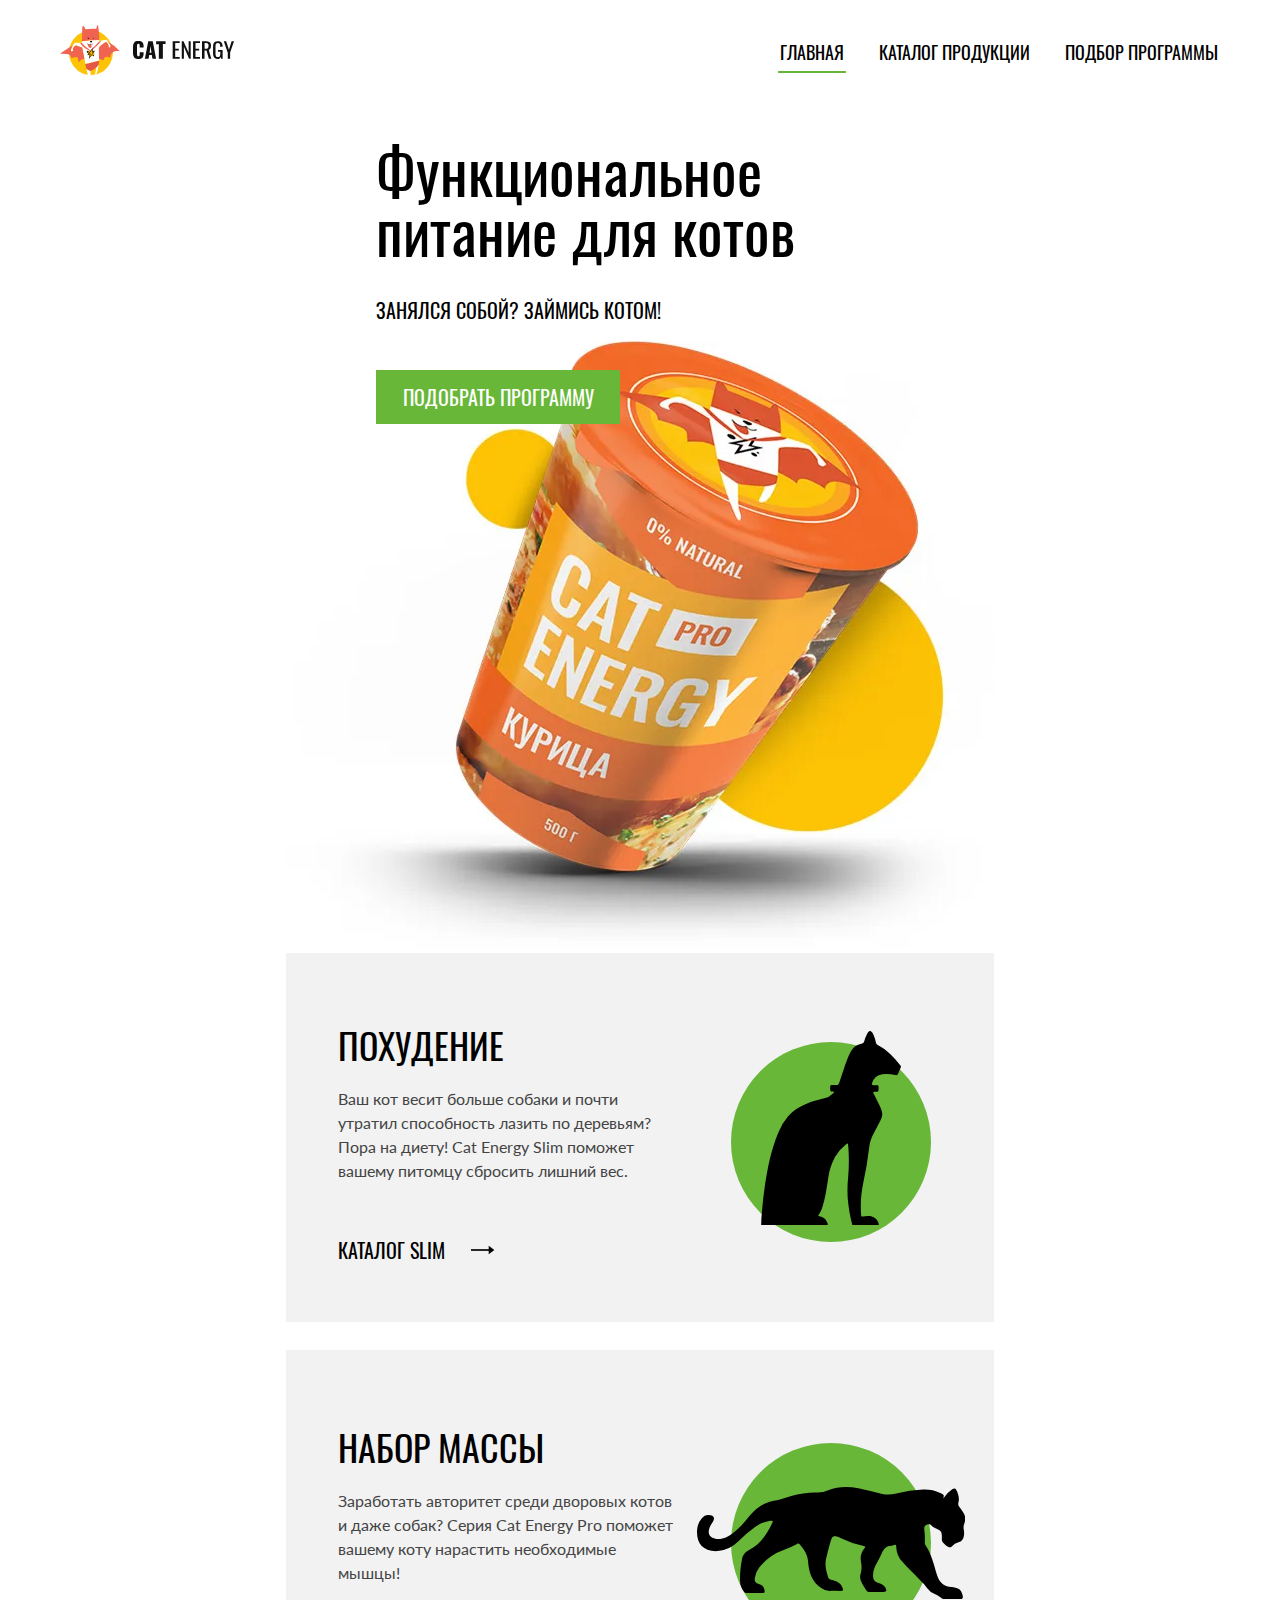
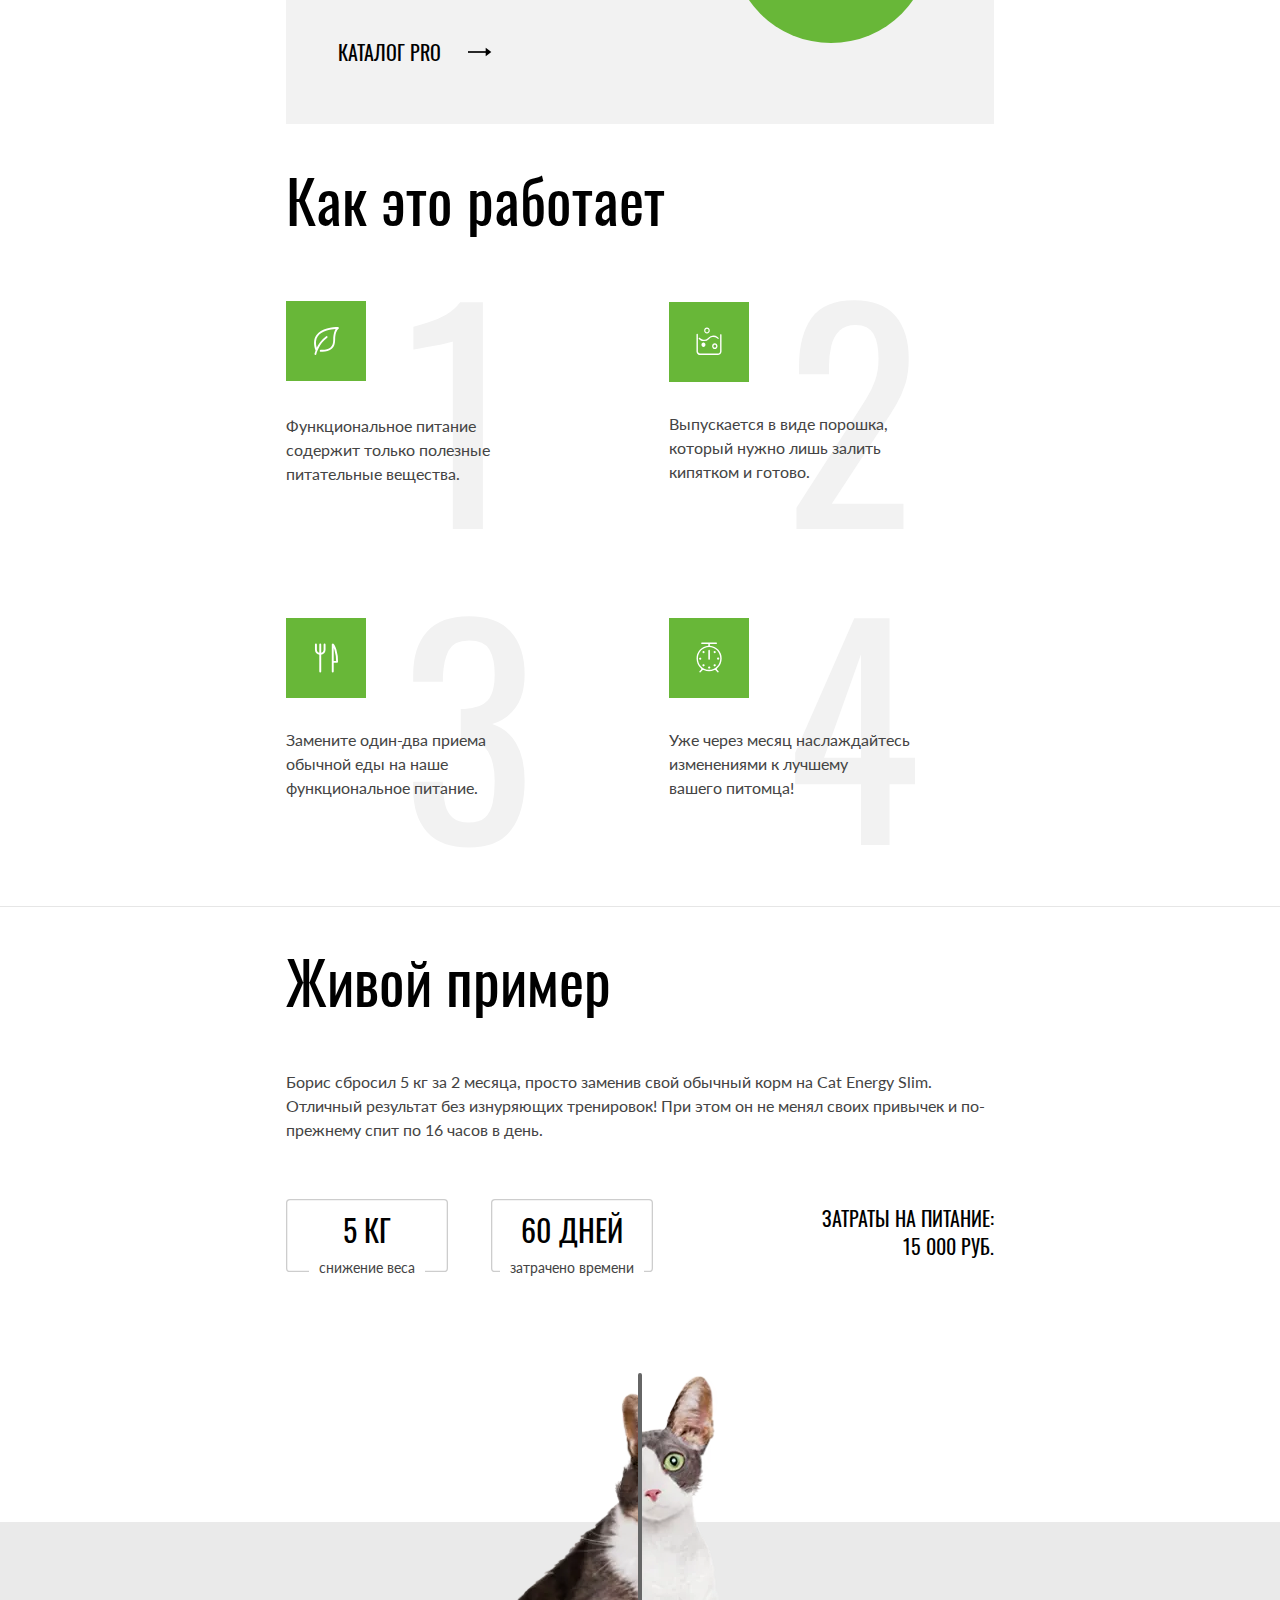
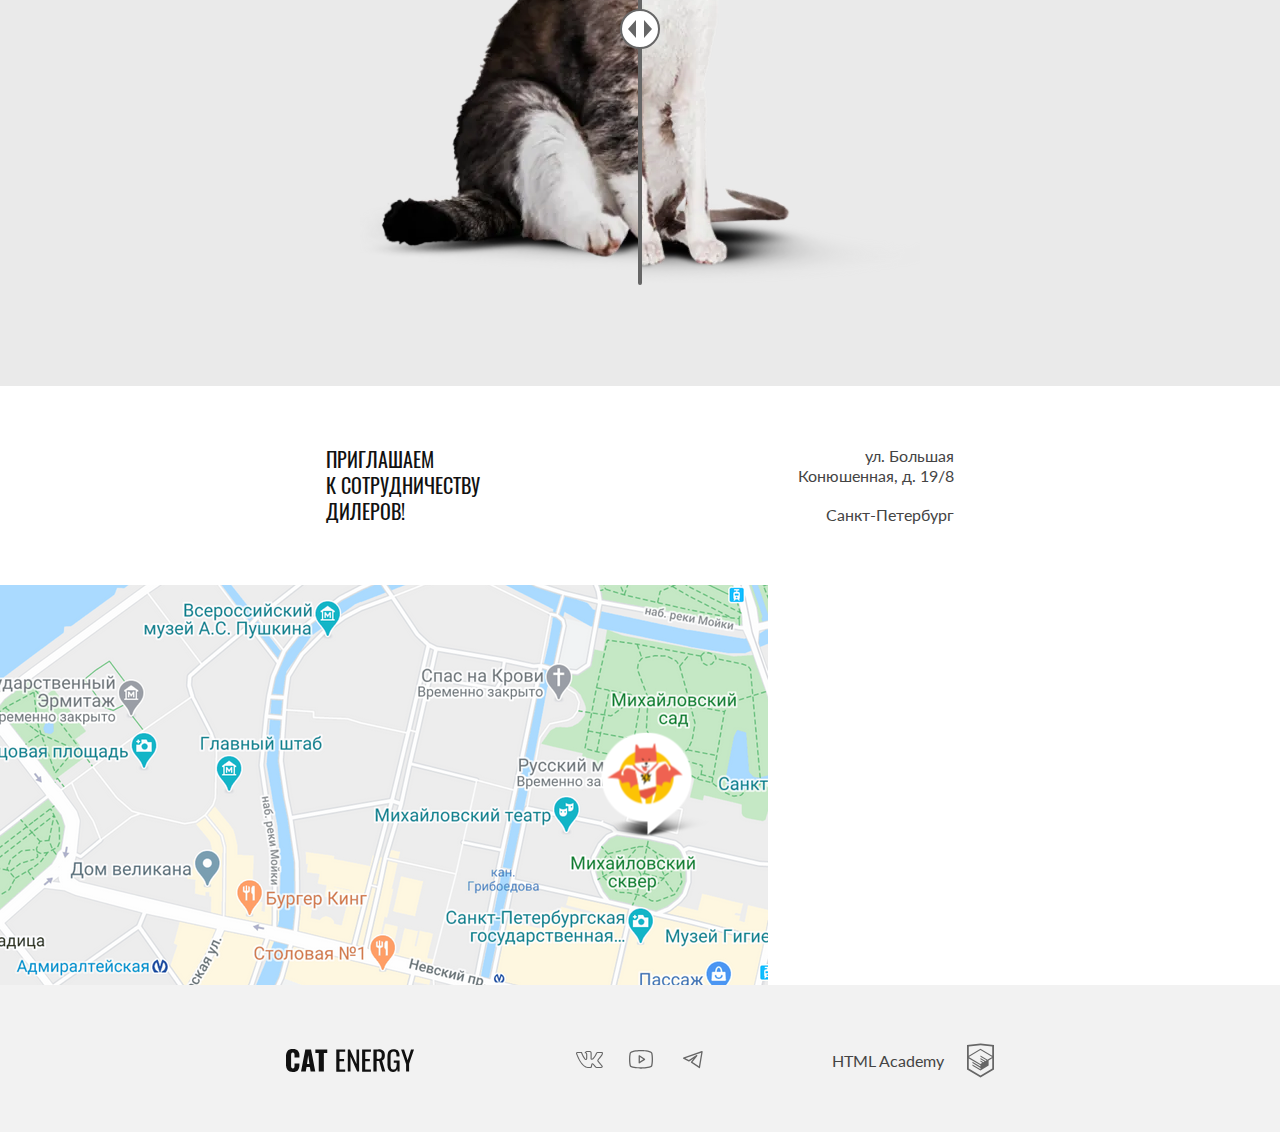
==== commit 5b19c970: "Deploying to gh-pages from @ htmlacademy-adaptive/2373599-cat-energy-30@85d53a41ff771787be49b4e53021" ====
--- a/index.html
+++ b/index.html
@@ -1 +1 @@
-<!DOCTYPE html><html class="page" lang="ru"><head><meta charset="UTF-8"><meta name="viewport" content="width=device-width,initial-scale=1"><link rel="icon" href="favicon.ico"><link rel="icon" href="./favicons/favicon.svg" type="image/svg+xml"><link rel="apple-touch-icon" href="./favicons/apple-icon-180x180.png"><link rel="manifest" href="manifest.webmanifest"><link rel="stylesheet" href="styles/styles.css"><title>Cat Energy</title></head><body class="page__body"><header class="main-header main-header--index"><div class="main-header__container container"><div class="container__logo"><a class="main-header__link logo" href="https://htmlacademy.ru/intensive/adaptive"><picture><source media="(min-width: 1440px)" srcset="images/logo-desktop.svg" type="image/svg+xml"><source media="(min-width: 768px)" srcset="images/logo-tablet.svg" type="image/svg+xml"><img class="logo__image logo__image--icon" src="images/logo-mobile.svg" width="33" height="38" alt="Логотип Cat Energy."></picture><span class="visually-hidden">HTML и CSS. Адаптивная вёрстка и автоматизация.</span> <svg class="logo__image logo__image--text" width="101" height="18"><use href="images/icons/stack.svg#logo-text"></use></svg> <span class="visually-hidden">HTML и CSS. Адаптивная вёрстка и автоматизация.</span></a></div><nav class="main-nav main-nav--closed main-nav--nojs"><button class="main-nav__toggle button-burger" type="button"><span class="visually-hidden">Открыть меню</span></button><ul class="main-nav__list site-list"><li class="site-list__item site-list__item--current site-list__item--current-index"><a class="site-list__link site-list__link--index" href="index.html">Главная</a></li><li class="site-list__item"><a class="site-list__link site-list__link--index" href="catalog.html">Каталог продукции</a></li><li class="site-list__item"><a class="site-list__link site-list__link--index" href="form.html" aria-current="page">Подбор программы</a></li></ul></nav></div></header><main class="main-container"><h1 class="visually-hidden">Cat energy функциональное питание для котов</h1><section class="hero"><div class="hero__container container"><h2 class="hero__title title">Функциональное питание для котов</h2><p class="hero__slogan">Занялся собой? Займись котом!</p><picture><source type="image/png" media="(min-width: 1440px)" srcset="images/pot-desktop@1x.png, images/pot-desktop@2x.png 2x"><source type="image/png" media="(min-width: 768px)" srcset="images/pot-tablet@1x.png, images/pot-tablet@2x.png 2x"><img class="hero__image" src="images/pot-mobile@1x.png" srcset="images/pot-mobile@2x.png 2x" width="280" height="270" alt="Банка с кормом для котов."></picture><a class="hero__link button" href="form.html">Подобрать программу</a></div></section><section class="programs"><h2 class="visually-hidden">Наши программы</h2><div class="programs__container programs__container--slim"><h3 class="programs__title programs__title--slim">Похудение</h3><p class="programs__description">Ваш кот весит больше собаки и почти утратил способность лазить по деревьям? Пора на диету! Cat Energy Slim поможет вашему питомцу сбросить лишний вес.</p><a class="programs__link programs__link--icon" href="catalog.html">Каталог slim</a></div><div class="programs__container programs__container--pro"><h3 class="programs__title programs__title--pro">Набор массы</h3><p class="programs__description">Заработать авторитет среди дворовых котов и даже собак? Серия Cat Energy Pro поможет вашему коту нарастить необходимые мышцы!</p><a class="programs__link programs__link--icon" href="catalog.html">Каталог pro</a></div></section><section class="advantages"><div class="advantages__container"><h2 class="advantages__title title">Как это работает</h2><ol class="advantages__list"><li class="advantages__item advantages__item--leaf"><div class="advantages__icon advantages__icon--leaf"></div><p class="advantages__description">Функциональное питание содержит только полезные питательные вещества.</p></li><li class="advantages__item advantages__item--powder"><div class="advantages__icon advantages__icon--powder"></div><p class="advantages__description">Выпускается в виде порошка, который нужно лишь залить кипятком и готово.</p></li><li class="advantages__item advantages__item--eat"><div class="advantages__icon advantages__icon--eat"></div><p class="advantages__description">Замените один-два приема обычной еды на наше функциональное питание.</p></li><li class="advantages__item advantages__item--scales"><div class="advantages__icon advantages__icon--scales"></div><p class="advantages__description">Уже через месяц наслаждайтесь изменениями к лучшему вашего&nbsp;питомца!</p></li></ol></div></section><section class="example"><div class="example__container"><div class="example__wrapper example__wrapper--desktop"><h2 class="example__title title">Живой пример</h2><p class="example__description">Борис сбросил 5 кг за 2 месяца, просто заменив свой обычный корм на Cat Energy Slim. Отличный результат без изнуряющих тренировок! При этом он не менял своих привычек и по-прежнему спит по 16 часов в день.</p><div class="example__wrapper example__wrapper--list"><dl class="example__list"><div class="example__item"><dt class="example__value example__value--primary">снижение веса</dt><dd class="example__definition example__definition--primary example__definition--weight">5 КГ</dd></div><div class="example__item"><dt class="example__value example__value--primary">затрачено времени</dt><dd class="example__definition example__definition--primary example__definition--time">60 ДНЕЙ</dd></div></dl><div class="example__item example__item--price"><p class="example__value example__value--secondary">Затраты на питание:</p><p class="example__definition example__definition--secondary">15 000 РУБ.</p></div></div></div><div class="example__slider slider"><div class="slider__container"><div class="slider__picture slider__picture--primary"><picture><source type="image/png" media="(min-width: 768px)" srcset="images/cat-fat-tablet-desktop@1x.png, images/cat-fat-tablet-desktop@2x.png 2x"><img class="slider__image" src="images/cat-fat-mobile@1x.png" srcset="images/cat-fat-mobile@2x.png 2x" width="280" height="256" alt="Фото кота Бориса 'до'."></picture></div><div class="slider__picture slider__picture--secondary"><picture><source type="image/png" media="(min-width: 768px)" srcset="images/cat-skinny-tablet-desktop@1x.png, images/cat-skinny-tablet-desktop@2x.png 2x"><img class="slider__image" src="images/cat-skinny-mobile@1x.png" srcset="images/cat-skinny-mobile@2x.png 2x" width="280" height="256" alt="Фото кота Бориса 'после'."></picture></div></div><button class="slider__button" type="button"><span class="visually-hidden">Слайдер</span></button></div></div></section><section class="location"><h2 class="visually-hidden">Навигация</h2><div class="location__container"><div class="location__contacts contacts"><b class="contacts__promo">Приглашаем<br>к сотрудничеству дилеров!</b><div class="contacts__wrapper"><address class="contacts__address">ул. Большая Конюшенная, д. 19/8</address><span class="contacts__address">Санкт-Петербург</span></div></div><div class="map"><iframe src="https://www.google.com/maps/embed?pb=!1m14!1m8!1m3!1d1996.7929883483553!2d30.3172265!3d59.9687573!3m2!1i1024!2i768!4f13.1!3m3!1m2!1s0x4696310fca5afc31%3A0x5f2ac55f567b2400!2sHTML%20Academy!5e0!3m2!1sru!2sru!4v1704477042874!5m2!1sru!2sru" width="320" height="362" allowfullscreen="" title="Офис компании по адресу набережная реки Карповки, 5, литера П, Санкт-Петербург"></iframe></div></div></section></main><footer class="main-footer"><div class="main-footer__container"><div class="main-footer__logo logo"><a class="logo__image logo__image--text" href="https://htmlacademy.ru/intensive/adaptive"><svg class="logo__image logo__image--text" width="128" height="25" aria-hidden="true"><use href="images/icons/stack.svg#logo-text"></use></svg> <span class="visually-hidden">HTML и CSS. Адаптивная вёрстка и автоматизация.</span></a></div><ul class="main-footer__social social"><li class="social__item"><a class="social__link social__link--vkontakte" href="https://vk.com/htmlacademy"><span class="visually-hidden">Мы в ВКонтакте</span> <svg width="28" height="22" aria-hidden="true"><use href="images/icons/stack.svg#vkontakte"></use></svg></a></li><li class="social__item"><a class="social__link social__link--youtube" href="https://www.youtube.com/htmlacademyru"><span class="visually-hidden">Мы в Youtube</span> <svg width="28" height="22" aria-hidden="true"><use href="images/icons/stack.svg#youtube"></use></svg></a></li><li class="social__item"><a class="social__link social__link--telegram" href="https://t.me/htmlacademy"><span class="visually-hidden">Мы в Телеграм</span> <svg width="28" height="22" aria-hidden="true"><use href="images/icons/stack.svg#telegram"></use></svg></a></li></ul><div class="main-footer__copyright copyright"><a class="copyright__link" href="https://htmlacademy.ru/intensive/adaptive"><span class="copyright__text">HTML Academy</span> <svg width="27" height="35"><use href="images/icons/stack.svg#logo-html"></use></svg></a></div></div></footer><script src="scripts/index.js"></script></body></html>+<!DOCTYPE html><html class="page" lang="ru"><head><meta charset="UTF-8"><meta name="viewport" content="width=device-width,initial-scale=1"><link rel="icon" href="favicon.ico"><link rel="icon" href="./favicons/favicon.svg" type="image/svg+xml"><link rel="apple-touch-icon" href="./favicons/apple-icon-180x180.png"><link rel="manifest" href="manifest.webmanifest"><link rel="stylesheet" href="styles/styles.css"><link rel="preload" href="./fonts/oswald/oswaldregular.woff2" type="font/woff2" as="font" crossorigin="anonymous"><title>Cat Energy</title></head><body class="page__body"><header class="main-header main-header--index"><div class="main-header__container container"><div class="container__logo"><a class="main-header__link logo" href="https://htmlacademy.ru/intensive/adaptive"><picture><source media="(min-width: 1440px)" srcset="images/logo-desktop.svg" type="image/svg+xml"><source media="(min-width: 768px)" srcset="images/logo-tablet.svg" type="image/svg+xml"><img class="logo__image logo__image--icon" src="images/logo-mobile.svg" width="33" height="38" alt="Логотип Cat Energy."></picture><span class="visually-hidden">HTML и CSS. Адаптивная вёрстка и автоматизация.</span> <svg class="logo__image logo__image--text logo__image--header" width="101" height="18"><use href="images/icons/stack.svg#logo-text"></use></svg> <span class="visually-hidden">HTML и CSS. Адаптивная вёрстка и автоматизация.</span></a></div><nav class="main-nav main-nav--closed main-nav--nojs"><button class="main-nav__toggle button-burger" type="button"><span class="visually-hidden">Открыть меню</span></button><ul class="main-nav__list site-list"><li class="site-list__item site-list__item--current site-list__item--current-index"><a class="site-list__link site-list__link--index" href="index.html">Главная</a></li><li class="site-list__item"><a class="site-list__link site-list__link--index" href="catalog.html">Каталог продукции</a></li><li class="site-list__item"><a class="site-list__link site-list__link--index" href="form.html" aria-current="page">Подбор программы</a></li></ul></nav></div></header><main class="main-container"><h1 class="visually-hidden">Cat energy функциональное питание для котов</h1><section class="hero"><div class="hero__container container"><h2 class="hero__title title">Функциональное питание для котов</h2><p class="hero__slogan">Занялся собой? Займись котом!</p><picture><source type="image/webp" media="(min-width: 1440px)" srcset="images/pot-desktop@1x.webp, images/pot-desktop@2x.webp 2x"><source type="image/webp" media="(min-width: 768px)" srcset="images/pot-tablet@1x.webp, images/pot-tablet@2x.webp 2x"><source type="image/webp" srcset="images/pot-mobile@1x.webp, images/pot-mobile@2x.webp 2x"><source type="image/png" media="(min-width: 1440px)" srcset="images/pot-desktop@1x.png, images/pot-desktop@2x.png 2x"><source type="image/png" media="(min-width: 768px)" srcset="images/pot-tablet@1x.png, images/pot-tablet@2x.png 2x"><img class="hero__image" src="images/pot-mobile@1x.png" srcset="images/pot-mobile@2x.png 2x" width="280" height="270" alt="Банка с кормом для котов."></picture><a class="hero__link button" href="form.html">Подобрать программу</a></div></section><section class="programs"><h2 class="visually-hidden">Наши программы</h2><div class="programs__container programs__container--slim"><h3 class="programs__title programs__title--slim">Похудение</h3><p class="programs__description">Ваш кот весит больше собаки и почти утратил способность лазить по деревьям? Пора на диету! Cat Energy Slim поможет вашему питомцу сбросить лишний вес.</p><a class="programs__link programs__link--icon" href="catalog.html">Каталог slim</a></div><div class="programs__container programs__container--pro"><h3 class="programs__title programs__title--pro">Набор массы</h3><p class="programs__description">Заработать авторитет среди дворовых котов и даже собак? Серия Cat Energy Pro поможет вашему коту нарастить необходимые мышцы!</p><a class="programs__link programs__link--icon" href="catalog.html">Каталог pro</a></div></section><section class="advantages"><div class="advantages__container"><h2 class="advantages__title title">Как это работает</h2><ol class="advantages__list"><li class="advantages__item advantages__item--leaf"><div class="advantages__icon advantages__icon--leaf"></div><p class="advantages__description">Функциональное питание содержит только полезные питательные вещества.</p></li><li class="advantages__item advantages__item--powder"><div class="advantages__icon advantages__icon--powder"></div><p class="advantages__description">Выпускается в виде порошка, который нужно лишь залить кипятком и готово.</p></li><li class="advantages__item advantages__item--eat"><div class="advantages__icon advantages__icon--eat"></div><p class="advantages__description">Замените один-два приема обычной еды на наше функциональное питание.</p></li><li class="advantages__item advantages__item--scales"><div class="advantages__icon advantages__icon--scales"></div><p class="advantages__description">Уже через месяц наслаждайтесь изменениями к лучшему вашего&nbsp;питомца!</p></li></ol></div></section><section class="example"><div class="example__container"><div class="example__wrapper example__wrapper--desktop"><h2 class="example__title title">Живой пример</h2><p class="example__description">Борис сбросил 5 кг за 2 месяца, просто заменив свой обычный корм на Cat Energy Slim. Отличный результат без изнуряющих тренировок! При этом он не менял своих привычек и по-прежнему спит по 16 часов в день.</p><div class="example__wrapper example__wrapper--list"><dl class="example__list"><div class="example__item"><dt class="example__value example__value--primary">снижение веса</dt><dd class="example__definition example__definition--primary example__definition--weight">5 КГ</dd></div><div class="example__item"><dt class="example__value example__value--primary">затрачено времени</dt><dd class="example__definition example__definition--primary example__definition--time">60 ДНЕЙ</dd></div></dl><div class="example__item example__item--price"><p class="example__value example__value--secondary">Затраты на питание:</p><p class="example__definition example__definition--secondary">15 000 РУБ.</p></div></div></div><div class="example__slider slider"><div class="slider__container"><div class="slider__picture slider__picture--primary"><picture><source type="image/webp" media="(min-width: 768px)" srcset="images/cat-fat-tablet-desktop@1x.webp, images/cat-fat-tablet-desktop@2x.webp 2x"><source type="image/webp" srcset="images/cat-fat-mobile@1x.webp, images/cat-fat-mobile@2x.webp 2x"><source type="image/png" media="(min-width: 768px)" srcset="images/cat-fat-tablet-desktop@1x.png, images/cat-fat-tablet-desktop@2x.png 2x"><img class="slider__image" src="images/cat-fat-mobile@1x.png" srcset="images/cat-fat-mobile@2x.png 2x" width="280" height="256" alt="Фото кота Бориса 'до'."></picture></div><div class="slider__picture slider__picture--secondary"><picture><source type="image/webp" media="(min-width: 768px)" srcset="images/cat-skinny-tablet-desktop@1x.webp, images/cat-skinny-tablet-desktop@2x.webp 2x"><source type="image/webp" srcset="images/cat-skinny-mobile@1x.webp, images/cat-skinny-mobile@2x.webp 2x"><source type="image/png" media="(min-width: 768px)" srcset="images/cat-skinny-tablet-desktop@1x.png, images/cat-skinny-tablet-desktop@2x.png 2x"><img class="slider__image" src="images/cat-skinny-mobile@1x.png" srcset="images/cat-skinny-mobile@2x.png 2x" width="280" height="256" alt="Фото кота Бориса 'после'."></picture></div></div><button class="slider__button" type="button"><span class="visually-hidden">Слайдер</span></button></div></div></section><section class="location"><h2 class="visually-hidden">Навигация</h2><div class="location__container"><div class="location__contacts contacts"><b class="contacts__promo">Приглашаем<br>к сотрудничеству дилеров!</b><div class="contacts__wrapper"><address class="contacts__address">ул. Большая Конюшенная, д. 19/8</address><span class="contacts__address">Санкт-Петербург</span></div></div><div class="map"><iframe src="https://www.google.com/maps/embed?pb=!1m14!1m8!1m3!1d1996.7929883483553!2d30.3172265!3d59.9687573!3m2!1i1024!2i768!4f13.1!3m3!1m2!1s0x4696310fca5afc31%3A0x5f2ac55f567b2400!2sHTML%20Academy!5e0!3m2!1sru!2sru!4v1704477042874!5m2!1sru!2sru" width="320" height="362" allowfullscreen="" title="Офис компании по адресу набережная реки Карповки, 5, литера П, Санкт-Петербург"></iframe></div></div></section></main><footer class="main-footer"><div class="main-footer__container"><div class="main-footer__logo logo"><a class="logo__image logo__image--text" href="https://htmlacademy.ru/intensive/adaptive"><svg class="logo__image logo__image--text" width="128" height="25" aria-hidden="true"><use href="images/icons/stack.svg#logo-text"></use></svg> <span class="visually-hidden">HTML и CSS. Адаптивная вёрстка и автоматизация.</span></a></div><ul class="main-footer__social social"><li class="social__item"><a class="social__link social__link--vkontakte" href="https://vk.com/htmlacademy"><span class="visually-hidden">Мы в ВКонтакте</span> <svg width="28" height="22" aria-hidden="true"><use href="images/icons/stack.svg#vkontakte"></use></svg></a></li><li class="social__item"><a class="social__link social__link--youtube" href="https://www.youtube.com/htmlacademyru"><span class="visually-hidden">Мы в Youtube</span> <svg width="28" height="22" aria-hidden="true"><use href="images/icons/stack.svg#youtube"></use></svg></a></li><li class="social__item"><a class="social__link social__link--telegram" href="https://t.me/htmlacademy"><span class="visually-hidden">Мы в Телеграм</span> <svg width="28" height="22" aria-hidden="true"><use href="images/icons/stack.svg#telegram"></use></svg></a></li></ul><div class="main-footer__copyright copyright"><a class="copyright__link" href="https://htmlacademy.ru/intensive/adaptive"><span class="copyright__text">HTML Academy</span> <svg width="27" height="35"><use href="images/icons/stack.svg#logo-html"></use></svg></a></div></div></footer><script src="scripts/index.js"></script></body></html>--- a/styles/styles.css
+++ b/styles/styles.css
@@ -1 +1 @@
-@charset "UTF-8";@font-face{font-family:"Oswald";font-weight:400;font-style:normal;src:url(../fonts/oswald/oswaldregular.woff2)format("woff2");font-display:swap}@font-face{font-family:"Lato";font-weight:400;font-style:normal;src:url(../fonts/lato/Lato-Regular.woff2)format("woff2");font-display:swap}body{position:relative;font-family:"Oswald","Arial",sans-serif;font-size:14px;font-style:normal;font-weight:400;line-height:18px;color:#000}img{height:auto;object-fit:contain}*,::after,::before{box-sizing:border-box}.visually-hidden{position:absolute;width:1px;height:1px;margin:-1px;border:0;padding:0;white-space:nowrap;-webkit-clip-path:inset(100%);clip-path:inset(100%);clip:rect(0 0 0 0);overflow:hidden}.page{height:100%}.page__body{margin:0;display:flex;flex-direction:column;min-width:320px;min-height:100%}.main-header{background-color:#fff;color:#000;min-height:65px}@media (max-width:767px){.main-header{border-bottom:1px solid #d9d9d9}}@media (min-width:1440px){.main-header{background-color:transparent}}.main-header__container{padding:0}@media (min-width:768px){.main-header__container{display:flex;justify-content:space-between;padding:25px 30px 65px;align-items:center}}@media (min-width:1440px){.main-header__container{padding:55px 0 0}.main-header--index{background-image:linear-gradient(to right,#fff 51%,transparent 51%);color:#fff;position:relative}.main-header--index::after{content:"";position:absolute;top:0;right:0;width:50%;height:694px;background:linear-gradient(to left,rgba(104,183,56,.85) 100%,#fff 10%),-webkit-image-set(url(../images/cat-background-desktop@1x.jpg)1x,url(../images/cat-background-desktop@2x.jpg)2x);background:linear-gradient(to left,rgba(104,183,56,.85) 100%,#fff 10%),image-set(url(../images/cat-background-desktop@1x.jpg)1x,url(../images/cat-background-desktop@2x.jpg)2x);background-repeat:no-repeat;background-color:#414045}}.main-header__link{display:flex;align-items:center;z-index:2}.main-header__link:hover{opacity:.8}.main-header__link:active{opacity:.6}@media (min-width:1440px){.main-header__link .logo__image--text{width:118px;height:21px}}.container{max-width:1220px;margin:0 auto}.container__logo{padding:13px 55px 13px 20px;position:relative}@media (min-width:768px){.container__logo{margin-right:40px;padding:0;display:flex;align-self:flex-start}}@media (min-width:1440px){.container__logo{margin-right:375px}}.logo__image{display:flex;justify-content:center;margin:0 auto;cursor:pointer;color:#111}@media (min-width:768px){.logo__image--icon{width:60px;height:50px;margin-right:13px}}@media (min-width:1440px){.logo__image--icon{width:70px;height:59px;margin-right:14px}.logo__image--text{width:128px;height:24px}}.logo__image--text:focus,.logo__image--text:hover{opacity:.8}.logo__image--text:active{opacity:.6}.main-nav{background-color:#fff;color:#000}@media (min-width:1440px){.main-nav{background-color:transparent;z-index:2}}@media (max-width:767px){.main-nav--opened .main-nav__list{position:absolute;left:0;width:100%;z-index:2}}.main-nav__list{margin:0;padding:0;list-style-type:0}@media (min-width:768px){.main-nav__list{display:flex}}.main-nav__toggle{position:absolute;top:21px;right:15px;z-index:2;display:block;width:24px;height:24px;background-color:#fff;cursor:pointer;border:0}.main-nav__toggle:hover{opacity:.8}.main-nav__toggle:active,.site-list__item a[href]:hover{opacity:.6}@media (min-width:768px){.main-nav__toggle{display:none}}.main-nav--closed .main-nav__toggle{background-image:url(../images/icons/stack.svg#burger-menu);background-repeat:no-repeat;top:20px;right:21px}@media (max-width:767px){.main-nav--closed .site-list__item{display:none}}.main-nav--opened .main-nav__toggle{background-image:url(../images/icons/stack.svg#icon-close);background-repeat:no-repeat;background-size:20px}.main-nav--nojs .main-nav__toggle{display:none}.main-nav--nojs .main-nav__list{position:static;min-height:0}.main-nav--nojs .site-list__item,.site-list a{display:block}.main-nav--nojs .site-list__item--current a{padding-right:20px;padding-left:20px;text-align:center}.site-list__link{font-size:20px;line-height:20px;text-transform:uppercase;color:#000;text-decoration:none}@media (min-width:768px){.site-list__link{font-size:18px;line-height:24px}}@media (min-width:1440px){.site-list__link{font-size:20px;line-height:30px}.site-list__link--index{color:#fff}}.site-list{background-color:#fff;list-style-type:none}@media (min-width:768px){.site-list{display:flex;flex-wrap:wrap;justify-content:flex-start}}@media (min-width:1440px){.site-list{background-color:transparent;justify-content:flex-end}}.site-list a{padding:22px 20px 23px;text-align:center;border-bottom:1px solid #e6e6e6}@media (min-width:768px){.site-list a{padding:13px 2px 9px;border:0}}@media (min-width:1440px){.site-list a{padding-top:9px;padding-bottom:9px}}@media (min-width:768px){.site-list--catalog a{padding-top:11px;padding-bottom:7px}.site-list--form a{padding:11px 1px 7px}}@media (min-width:1440px){.site-list--form a{padding-left:2px;padding-right:2px}}.site-list li:nth-child(1){border-top:1px solid #e6e6e6}@media (min-width:768px){.site-list li:nth-child(1){border:0}.site-list__item{margin-right:31px}.site-list__item:last-child{margin-right:0}}@media (min-width:1440px){.site-list__item{margin-right:29px}}@media (min-width:768px){.site-list__item--current{position:relative}.site-list__item--current::after{content:"";position:absolute;right:0;bottom:0;left:0;height:2px;background:#68b738}}@media (min-width:1440px){.site-list__item--current::after{content:"";position:absolute;right:0;bottom:0;left:0;height:2px}.site-list__item--current-index::after{background:#fff}}.site-list__item a[href]:active{opacity:.3}.main-container{flex-grow:1;overflow:hidden}.main-title{width:280px;margin:0 auto 38px}@media (max-width:767px){.main-title{padding-top:28px}}@media (min-width:768px){.main-title{width:628px;margin-bottom:55px}}@media (min-width:1440px){.main-title{width:1220px;margin:74px auto 55px;padding:0}}.main-title--catalog{margin-bottom:41px}@media (min-width:768px){.main-title--catalog{width:708px;margin-bottom:74px}}@media (min-width:1440px){.main-title--catalog{width:1220px}}.hero__container{display:flex;flex-direction:column;flex-wrap:wrap;align-items:center;padding:0 20px}@media (min-width:768px){.hero__container{position:relative;padding:0;align-items:flex-start}}@media (min-width:1440px){.hero__container{padding:110px 80px 0}}.hero{margin-bottom:20px;background:linear-gradient(to top,#fff 178px,rgba(104,183,56,.85) 178px),-webkit-image-set(url(../images/cat-background-mobile@1x.jpg)1x,url(../images/cat-background-mobile@2x.jpg)2x);background:linear-gradient(to top,#fff 178px,rgba(104,183,56,.85) 178px),image-set(url(../images/cat-background-mobile@1x.jpg)1x,url(../images/cat-background-mobile@2x.jpg)2x);background-size:contain;background-position:center top;background-repeat:no-repeat;color:#fff}@media (min-width:768px){.hero{width:708px;margin:0 auto;background-image:none;background-color:#fff;color:#000}}@media (min-width:1440px){.hero{width:1220px;margin-bottom:320px}}.hero__title{margin:0 0 25px;overflow-wrap:break-word;text-align:center}@media (max-width:767px){.hero__title{padding-top:27px}}@media (min-width:768px){.hero__title{max-width:420px;margin-left:90px;margin-bottom:40px}}@media (min-width:1440px){.hero__title{margin:0 0 40px}}.hero__slogan{margin:0 0 29px;line-height:14px;text-transform:uppercase;text-align:center}@media (min-width:768px){.hero__slogan{padding-left:90px;margin-bottom:21px;font-size:20px;line-height:20px;text-align:left}}@media (min-width:1440px){.hero__slogan{margin:0 0 52px;padding:0}}@media (min-width:768px){.hero__image{width:709px;height:609px;padding:0;margin:0}}@media (min-width:1440px){.hero__image{width:552px;height:499px;position:absolute;bottom:18%;transform:translateY(50%);right:18%}}.hero__link{width:280px;text-align:center;text-decoration:none}@media (min-width:768px){.hero__link{margin:0;width:244px;box-sizing:border-box;position:absolute;left:90px;top:230px}}@media (min-width:1440px){.hero__link{top:342px;left:80px}}.button{padding:10px 20px;background-color:#68b738;font-family:"Oswald","Arial",sans-serif;font-size:16px;font-style:normal;font-weight:400;line-height:20px;color:#fff;text-transform:uppercase;text-decoration:none;text-align:center;border:0;cursor:pointer}@media (min-width:768px){.button{padding:14px 26px;font-size:20px;line-height:26px}}.button--secondary{background-color:#f2f2f2;color:#444;text-decoration:none}.button:active,.button:hover{background-color:#5eaa2f}.button:active{color:rgba(255,255,255,.3)}.button--secondary:active,.button--secondary:hover{background-color:#ebebeb;color:#444}.programs{width:280px;margin:0 auto;padding-bottom:21px;display:flex;flex-direction:column;gap:20px}@media (min-width:768px){.programs{width:708px;padding-bottom:45px;gap:28px}}@media (min-width:1440px){.programs{width:1220px;flex-direction:row;gap:80px;padding-bottom:71px}}.programs__container{padding:30px 33px 20px 20px;background-color:#f2f2f2}@media (min-width:768px){.programs__container{padding:74px 63px 57px 52px}}@media (min-width:1440px){.programs__container{width:570px;padding-top:77px;padding-right:61px;padding-bottom:59px}}@media (min-width:768px){.programs__container--pro{padding-top:79px}}@media (min-width:1440px){.programs__container--pro{padding-top:77px}}.programs__title--slim::before{content:"";position:absolute;top:-6px;left:0;background-color:#68b738;width:50px;height:50px;border-radius:50%}@media (min-width:768px){.programs__title--slim::before{width:200px;height:200px;top:15px;left:auto;right:0}}@media (min-width:1440px){.programs__title--slim::before{width:100px;height:100px;left:0;top:-30px}}.programs__title--slim::after{content:"";position:absolute;background-image:url(../images/icons/stack.svg#cat-slim);width:36px;height:50px;background-repeat:no-repeat;top:-9px;left:3%}@media (min-width:768px){.programs__title--slim::after{width:140px;height:194px;top:4px;left:auto;right:30px}}@media (min-width:1440px){.programs__title--slim::after{width:70px;height:97px;left:15px;top:-35px}}.programs__title--pro::before{content:"";position:absolute;top:-6px;left:0;background-color:#68b738;width:50px;height:50px;border-radius:50%}@media (min-width:768px){.programs__title--pro::before{width:200px;height:200px;top:14px;left:auto;right:0}}@media (min-width:1440px){.programs__title--pro::before{width:100px;height:100px;left:0;top:-30px}}.programs__title--pro::after{content:"";position:absolute;background-image:url(../images/icons/stack.svg#cat-pro);width:67px;height:28px;background-repeat:no-repeat;top:5px;left:-9px}@media (min-width:768px){.programs__title--pro::after{width:268px;height:112px;top:58px;left:auto;right:-34px}}@media (min-width:1440px){.programs__title--pro::after{width:134px;height:56px;top:-10px;left:-17px}}.programs__title{margin:0;padding-left:70px;padding-bottom:29px;position:relative;font-size:24px;font-weight:400;line-height:37px;text-transform:uppercase}@media (min-width:768px){.programs__title{padding:0 0 24px;font-size:36px;line-height:36px}}@media (min-width:1440px){.programs__title{padding-left:162px;padding-bottom:73px}}.programs__description{margin:0;padding-bottom:42px;position:relative;font-family:"Lato","Arial",sans-serif;color:#444}@media (min-width:768px){.programs__description{width:340px;padding-bottom:52px;font-size:16px;line-height:24px}}@media (min-width:1440px){.programs__description{width:auto;padding-bottom:27px}}.programs__description::after{content:"";position:absolute;width:240px;height:1px;top:112px;left:0;background-color:#d9d9d9}@media (min-width:768px){.programs__description::after{display:none}}.programs__link{display:inline-block;font-size:16px;line-height:16px;text-transform:uppercase;text-decoration:none;color:#000;position:relative;padding-right:55px;cursor:pointer}@media (min-width:768px){.programs__link{font-size:20px;line-height:30px}}.programs__link--icon::after{content:"";position:absolute;display:block;background-image:url(../images/icons/stack.svg#icon-arrow);background-position:-6px;top:50%;transform:translateY(-50%);right:6px;background-repeat:no-repeat;width:32px;height:10px;transition:.3s ease-in-out}@media (min-width:768px){.programs__link--icon::after{top:15px;right:-3px}.programs__container--pro .programs__link--icon::after{top:15px;right:-4px}}@media (min-width:1440px){.programs__container--pro .programs__link--icon::after{top:15px}}.programs__link--icon:hover::after{background-position:0}.programs__link--icon:active{opacity:.6}@media (min-width:768px){.advantages{border-bottom:1px solid #e6e6e6;padding-bottom:47px}}@media (min-width:1440px){.advantages{border:0;padding-bottom:69px}}.advantages__container{width:280px;margin:0 auto;padding-bottom:49px}@media (min-width:768px){.advantages__container{width:708px;padding:0}}@media (min-width:1440px){.advantages__container{width:1220px}}.advantages__title{margin:0 0 43px}@media (min-width:768px){.advantages__title{margin-bottom:43px;padding:0}}@media (min-width:1440px){.advantages__title{margin-bottom:42px}}.advantages__list{margin:0;padding:0;list-style-type:none;display:grid;justify-content:center;gap:20px}@media (min-width:768px){.advantages__list{counter-reset:advantages__list;display:flex;flex-wrap:wrap;justify-content:inherit;gap:45px;column-gap:133px}}@media (min-width:1440px){.advantages__list{display:grid;grid-template-columns:repeat(4,1fr);gap:73px}}.advantages__item{display:grid;grid-template-columns:min-content 200px;gap:20px;justify-content:center;align-items:center}@media (min-width:768px){.advantages__item{grid-template-columns:min-content 170px;grid-template-rows:repeat(2,min-content);gap:0}.advantages__item::before{counter-increment:advantages__list;content:counter(advantages__list);color:#f2f2f2;font-size:280px;line-height:1;grid-column:2/3;grid-row:1/3;text-align:end;margin-top:-9px}.advantages__item--leaf{grid-template-columns:min-content 145px}.advantages__item--powder{margin-left:25px}}@media (min-width:1440px){.advantages__item--powder{margin-left:28px}.advantages__item--eat{margin-left:2px}}.advantages__description{margin:0;font-family:"Lato","Arial",sans-serif;color:#444}@media (min-width:768px){.advantages__description{align-self:flex-start;font-size:16px;line-height:24px;grid-column:1/3;grid-row:2/3}}.advantages__icon--leaf{width:60px;height:60px;background-image:url(../images/icons/stack.svg#icon-leaf);background-size:30px 32px;background-position:center;background-color:#68b738;background-repeat:no-repeat}@media (min-width:768px){.advantages__icon--leaf{width:80px;height:80px;margin-bottom:5px;grid-column:1/2;grid-row:1/2}}.advantages__icon--powder{width:60px;height:60px;background-image:url(../images/icons/stack.svg#icon-powder);background-size:26px 29px;background-position:center;background-color:#68b738;background-repeat:no-repeat}@media (min-width:768px){.advantages__icon--powder{width:80px;height:80px}}.advantages__icon--eat{width:60px;height:60px;background-image:url(../images/icons/stack.svg#icon-eat);background-size:25px 30px;background-position:center;background-color:#68b738;background-repeat:no-repeat}@media (min-width:768px){.advantages__icon--eat{width:80px;height:80px}}.advantages__icon--scales{width:60px;height:60px;background-image:url(../images/icons/stack.svg#icon-scales);background-size:26px 31px;background-position:center;background-color:#68b738;background-repeat:no-repeat}@media (min-width:768px){.advantages__icon--scales{width:80px;height:80px}}.title{font-size:36px;font-weight:400;line-height:36px}@media (min-width:768px){.title{font-size:60px;line-height:60px;text-align:left}}.example{background-color:#eaeaea;position:relative}@media (min-width:768px){.example{background:linear-gradient(to bottom,#fff 57%,#eaeaea 43%)}}@media (min-width:1440px){.example{background:linear-gradient(to bottom,#fff 23%,#f2f2f2 10%)}}.example__title{margin:0 0 43px}@media (min-width:768px){.example__title{margin-bottom:60px}}@media (min-width:1440px){.example__title{margin-bottom:145px}}.example__container{width:280px;margin:0 auto;padding-top:27px;padding-bottom:40px}@media (min-width:768px){.example__container{width:708px;padding:43px 0 101px}}@media (min-width:1440px){.example__container{width:1220px;margin:0 auto;padding:0;display:flex;justify-content:space-between}}.example__list{margin:0 0 20px;display:grid;align-items:start;grid-template-columns:124px 124px;gap:32px}@media (min-width:768px){.example__list{margin:0;grid-template-columns:162px 162px;gap:43px}}@media (min-width:1440px){.example__list{gap:42px;margin-bottom:53px}}@media (min-width:768px){.example__wrapper--list{margin-bottom:98px;display:flex;justify-content:space-between}}@media (min-width:1440px){.example__wrapper--list{margin-bottom:67px;flex-direction:column;flex-wrap:wrap}}.example__item{position:relative;display:flex;flex-direction:column-reverse;align-items:center;text-align:center}.example__item--price{padding-bottom:19px;flex-direction:row;justify-content:center}@media (min-width:768px){.example__item--price{padding:0;flex-direction:column;align-items:flex-end;justify-content:flex-start}}@media (min-width:1440px){.example__item--price{flex-direction:row;align-items:flex-start}}.example__description{margin:0;padding-bottom:34px;text-align:left;font-family:"Lato","Arial",sans-serif;color:#444}@media (min-width:768px){.example__description{padding-bottom:66px;font-size:16px;line-height:24px}}@media (min-width:1440px){.example__description{width:433px;padding-bottom:81px}}.example__value--primary{width:77px;text-align:center;font-family:"Lato","Arial",sans-serif;font-size:12px;line-height:12px;color:#444}@media (min-width:768px){.example__value--primary{width:auto;padding:0 10px;background-color:#fff;z-index:1;font-size:14px;line-height:14px}}@media (min-width:1440px){.example__value--primary{background-color:#f2f2f2}}.example__definition{margin:0;padding-bottom:8px}@media (min-width:768px){.example__definition{padding-bottom:9px}}.example__definition--primary{font-size:24px;line-height:24px}@media (min-width:768px){.example__definition--primary{font-size:30px;line-height:44px}}.example__definition--weight::before{content:"";position:absolute;background-image:url(../images/icons/stack.svg#weight-back);background-repeat:no-repeat;width:124px;height:56px;top:-14px;left:0}@media (min-width:768px){.example__definition--weight::before{width:162px;height:77px;top:-11px}}.example__definition--time::before{content:"";position:absolute;background-image:url(../images/icons/stack.svg#weight-back);background-repeat:no-repeat;width:124px;height:56px;top:-14px;right:0}@media (min-width:768px){.example__definition--time::before{width:162px;height:77px;top:-11px}}.example__value--secondary{margin:0;padding-right:4px;line-height:20px;text-transform:uppercase}@media (min-width:768px){.example__value--secondary{padding:0 0 8px;font-size:20px;line-height:20px}}@media (min-width:1440px){.example__value--secondary{padding-right:66px}}.example__definition--secondary{padding:0;line-height:20px;text-transform:uppercase}@media (min-width:768px){.example__definition--secondary{font-size:20px}}.slider{position:relative}.slider__container{height:256px;width:100%;display:flex}@media (min-width:768px){.slider__container{width:560px;height:512px;margin:0 auto}}@media (min-width:1440px){.slider__container{margin:0}}@media (min-width:768px){.slider__picture img{width:560px;height:512px}}.slider__picture--primary{width:50%;overflow:hidden}.slider__picture--secondary{width:50%;overflow:hidden;display:flex;justify-content:flex-end}.slider__button{padding:0;border:0;position:absolute;left:50%;transform:translateX(-50%);bottom:0;width:4px;height:256px;border-radius:10px;background-color:#666;cursor:pointer}@media (min-width:768px){.slider__button{height:512px}}@media (min-width:1440px){.slider__button{top:0}}.slider__button::before{content:"";position:absolute;top:50%;left:50%;transform:translate(-50%,-50%);display:block;width:40px;height:40px;border-radius:50%;border:2px solid #666;background-color:#fff}@media (min-width:768px){.slider__button::before{top:50%;left:50%;transform:translate(-50%,-50%)}}.slider__button::after{content:"";position:absolute;top:50%;left:50%;width:24px;height:18px;transform:translate(-50%,-50%);-webkit-mask-image:url(../images/icons/stack.svg#slider-arrow);mask-image:url(../images/icons/stack.svg#slider-arrow);-webkit-mask-position:center;mask-position:center;-webkit-mask-repeat:no-repeat;mask-repeat:no-repeat;background-color:#666}@media (min-width:768px){.slider__button::after{top:50%;left:50%;transform:translate(-50%,-50%)}}.slider__button:hover,.slider__button:hover::after{background-color:#68b738}.slider__button:hover::before{border-color:#68b738}.slider__button:active,.slider__button:active::after{background-color:rgba(94,170,47,.6)}.slider__button:active::before{border-color:rgba(94,170,47,.6)}.information__container{max-width:1220px;margin:0 auto}@media (min-width:768px){.information__container{padding:0 50px 0 70px}}@media (min-width:1440px){.information__container{padding:0}}.information__text{width:280px;margin:0 auto 37px;text-transform:uppercase}@media (min-width:768px){.information__text{width:628px;margin:0 0 66px;font-size:20px;line-height:30px}}@media (min-width:1440px){.information__text{width:1220px}}.information__legend{padding-bottom:32px;display:block;text-align:center;font-family:"Lato","Arial",sans-serif;font-size:14px;line-height:16px}@media (min-width:768px){.information__legend{font-size:16px;padding:0 0 4px;text-align:left}}.information__filter{display:flex;flex-direction:column}@media (min-width:768px){.information__filter{display:block;margin-bottom:60px}}@media (min-width:1440px){.information__filter{margin-bottom:79px}}@media (min-width:768px){.form__container{margin-bottom:64px;display:flex;flex-wrap:wrap}}@media (min-width:1440px){.form__container{margin-bottom:68px;display:grid;grid-template-columns:570px 570px;gap:80px}}.form__data{border:0;margin:0;padding:0 0 22px}@media (min-width:768px){.form__data{flex-grow:1;padding-bottom:72px}}@media (min-width:1440px){.form__data{padding:0}}.form__options{border:0;margin:0;padding:0 0 27px}@media (min-width:768px){.form__options{padding:0;flex-grow:1}}.form__contacts{border:0;margin:0;padding:0}@media (max-width:767px){.form__contacts{padding-left:19px;padding-right:20px}}.form__comments{border:0;padding:0;margin:0 0 23px;display:flex}@media (max-width:767px){.form__comments{padding:0 20px}}@media (min-width:768px){.form__comments{margin-bottom:65px}}@media (min-width:1440px){.form__comments{margin-bottom:72px}}.form__more{border:0;margin:0;padding:0}@media (max-width:767px){.form__more{padding:0 20px}}.form__list{margin:0;padding:0;list-style-type:none;display:flex;flex-direction:column}@media (max-width:767px){.form__list{padding:0 20px 22px;border-bottom:1px solid #d9d9d9}}@media (min-width:768px){.form__list{margin-right:20px}}@media (min-width:1440px){.form__list{margin:0}}.form__options .form__list{padding-bottom:18px}@media (min-width:768px){.form__options .form__list{padding:21px 26px 27px;border:1px solid #e7e7e7;box-sizing:border-box}}@media (min-width:1440px){.form__options .form__list{padding:25px 28px}}.form__item:not(:last-child){margin-bottom:12px}@media (min-width:768px){.form__item:not(:last-child){margin-bottom:20px}}.form__options .form__item:not(:last-child){margin-bottom:13px}.form__more .form__item:not(:last-child){margin-bottom:12px}@media (min-width:768px){.form__more .form__item:not(:last-child){margin-bottom:32px}}@media (min-width:1440px){.form__more .form__item:not(:last-child){margin:0}}.form__contacts .form__item{position:relative}@media (min-width:1440px){.form__contacts .form__item{margin:0}}.form__icon{position:absolute;right:12px;color:#000}@media (min-width:768px){.form__icon{right:14px}}@media (min-width:1440px){.form__icon{right:16px}}.form__mark{margin-right:15px;width:30px;height:30px;border-radius:50%;outline:1px solid #cdcdcd;box-sizing:border-box;background-color:#fff;order:-1}@media (min-width:768px){.form__mark{margin-right:20px;width:40px;height:40px}}.form__more .form__mark{border-radius:0}.form__input[type=radio]:checked+.form__mark{background-image:url(../images/icons/stack.svg#radio-button-active);background-size:13px 13px;background-repeat:no-repeat;background-position:center}@media (min-width:768px){.form__input[type=radio]:checked+.form__mark{background-size:18px 18px}}.form__input[type=checkbox]:checked+.form__mark{background-image:url(../images/icons/stack.svg#tick)}.form__more .form__list{border:0;padding:0 0 34px}@media (min-width:768px){.form__more .form__list{padding-bottom:20px;display:grid;grid-template-columns:1fr 1fr;column-gap:58px}}@media (min-width:1440px){.form__more .form__list{margin-bottom:60px;padding:0 96px 0 0;justify-items:start;grid-template-columns:repeat(4,260px);column-gap:65px}}.form__contacts .form__list{padding:0 0 24px;border:0}@media (min-width:768px){.form__contacts .form__list{padding:0;margin-bottom:65px}}@media (min-width:1440px){.form__contacts .form__list{margin-bottom:70px;display:grid;grid-template-columns:570px 570px;gap:80px}}.form__title{font-size:16px;text-transform:uppercase;color:#444;display:flex;align-items:center;white-space:nowrap}@media (min-width:768px){.form__title{font-size:20px;line-height:30px}}.form__text{margin-left:13px;padding:14px 15px 13px;border:1px solid #e7e7e7;box-sizing:border-box;font-family:"Oswald","Arial",sans-serif;font-size:16px;font-style:normal;font-weight:400;line-height:18px;text-transform:uppercase;color:#444;flex-grow:1;-webkit-appearance:textfield;appearance:textfield}@media (min-width:768px){.form__text{margin-left:14px;padding:10px 20px;font-size:20px;line-height:30px}}input[type=number]::-webkit-inner-spin-button,input[type=number]::-webkit-outer-spin-button{display:none}.form__comments .form__text{margin:0;padding-right:14px;flex-grow:1;height:150px;resize:none}@media (min-width:768px){.form__comments .form__text{margin-right:20px;padding:11px 20px;height:175px}}@media (min-width:1440px){.form__comments .form__text{margin:0}}.form__main-title{width:-moz-fit-content;width:fit-content;padding:0;margin-bottom:33px;display:block;position:relative;font-size:24px;line-height:26px;background-color:#fff;box-shadow:-20px 0 0#fff,20px 0 0#fff}@media (min-width:768px){.form__main-title{margin-bottom:76px;font-size:36px;line-height:36px;box-shadow:-40px 0 0#fff,40px 0 0#fff}}.form__main-title::before{content:"";position:absolute;top:.6em;right:0;width:100vw;height:2px;background-color:#68b738;box-shadow:100vw 0 0#68b738;z-index:-1}.form__contacts .form__main-title{width:187px}@media (min-width:768px){.form__contacts .form__main-title{width:-moz-fit-content;width:fit-content}}.form__comments .form__main-title{margin-bottom:38px}@media (min-width:768px){.form__comments .form__main-title{margin-bottom:87px}}@media (min-width:1440px){.form__comments .form__main-title{margin-bottom:76px}}.form__more .form__main-title{margin-bottom:34px}@media (min-width:768px){.form__more .form__main-title{margin-bottom:57px}}.form__wrapper{width:280px;margin:0 auto;display:flex;flex-direction:column}@media (min-width:768px){.form__wrapper{margin-right:20px;width:628px;display:grid;align-items:center;grid-template-columns:284px 1fr;gap:57px}}@media (min-width:1440px){.form__wrapper{width:1220px;grid-template-columns:570px 1fr;gap:77px}}.form__button{margin-bottom:21px}@media (min-width:768px){.form__button{margin:0}}.form__text--input:hover{outline:1px solid #cdcdcd}.form__text--input:focus{outline:2px solid #444}.form__text--input:user-invalid{outline:2px solid #ff8282}.form__text--input:disabled{cursor:default;opacity:.1}.form__text--input:disabled+.form__icon{opacity:.1}.form__text--input:focus+.form__icon{color:#68b738}.form__text--input:user-invalid+.form__icon{color:#ff8282}.form__title--checkbox:hover,.form__title--radio:hover{cursor:pointer}.form__title--checkbox:active,.form__title--radio:active{opacity:.3}.form__title--checkbox:disabled+.form__input,.form__title--radio:disabled+.form__input{cursor:default;opacity:.1}@media (min-width:768px){.product__container{width:708px;margin:0 auto 69px}}@media (min-width:1440px){.product__container{width:1220px;margin:0 auto 74px}}.product__title{margin:0 0 12px;width:76px;font-size:16px;font-weight:400;line-height:20px;text-transform:uppercase;color:#222}@media (min-width:768px){.product__title{width:135px;margin-bottom:19px;text-align:center;font-size:20px;line-height:24px}}@media (min-width:1440px){.product__title{margin-bottom:21px}}.product__wrapper{position:relative;display:flex;flex-direction:column;align-items:flex-start}@media (min-width:768px){.product__wrapper{align-items:center}}.product__title--more{width:100%;margin:0 0 8px;padding:0 38px;text-align:center}@media (min-width:768px){.product__title--more{max-width:170px;margin-bottom:21px;padding:0}}@media (min-width:1440px){.product__title--more{padding-top:92px;margin-bottom:25px}}.product__title--more::before{content:"";position:absolute;left:143px;top:24px;width:30px;height:30px;background-image:url(../images/icons/stack.svg#icon-plus);color:#111}@media (min-width:768px){.product__title--more::before{width:60px;height:60px;top:51px;left:130px}}@media (min-width:1440px){.product__title--more::before{top:45px;left:90px}}.product__text{margin:0;text-align:center;font-family:"Lato","Arial",sans-serif;font-size:12px;line-height:16px;color:#444}@media (min-width:768px){.product__text{padding-bottom:5px;font-size:16px;line-height:20px}}@media (min-width:1440px){.product__text{padding:0 1px 7px}}.product__text--more{margin-bottom:21px}@media (min-width:768px){.product__text--more{max-width:170px;padding:0;margin-bottom:79px}}@media (min-width:1440px){.product__text--more{margin-bottom:87px}}.product__card{padding:20px 20px 25px;display:grid;grid-template-columns:140px 140px;grid-template-rows:107px 1fr;row-gap:16px;align-items:center;justify-items:center}@media (max-width:767px){.product__card{border-top:1px solid #ebebeb}}@media (min-width:768px){.product__card{padding:0 37px 40px;background:linear-gradient(to bottom,#fff 17%,#f2f2f2 10%);display:flex;flex-direction:column;justify-content:space-between;gap:16px}}@media (min-width:1440px){.product__card{gap:9px}}.product__card:last-child{padding-top:78px;position:relative;display:flex;flex-direction:column;gap:0}@media (max-width:767px){.product__card:last-child{border-bottom:1px solid #ebebeb}}@media (min-width:768px){.product__card:last-child{padding:161px 37px 40px;margin-top:89px;gap:0;background:#fff;border:2px solid #f2f2f2;box-sizing:border-box}}@media (min-width:1440px){.product__card:last-child{padding-top:57px;margin-top:90px;gap:0;justify-content:flex-end}}.product__card--more{padding-top:26px}.product__list{margin:0 0 24px;padding:0;list-style-type:none;display:flex;flex-direction:column;align-items:center}@media (min-width:768px){.product__list{margin-bottom:0;display:grid;grid-template-columns:1fr 1fr;column-gap:60px;row-gap:50px}}@media (min-width:1440px){.product__list{grid-template-columns:repeat(4,245px);column-gap:80px;row-gap:53px}}@media (min-width:768px){.product__image{width:200px;height:205px;margin-top:19px}}@media (min-width:1440px){.product__image{margin-top:18px;width:169px;height:206px}}@media (min-width:768px){.product__image--small{padding-top:16px;padding-bottom:17px}}@media (min-width:1440px){.product__image--small{padding-top:17px;padding-bottom:17px}}.product__table{border-spacing:0}@media (min-width:768px){.product__table{margin-bottom:16px}}@media (min-width:1440px){.product__table{margin-bottom:25px}}.product__table tbody{width:140px;display:flex;flex-direction:column}@media (min-width:768px){.product__table tbody{width:250px;gap:5px}}@media (min-width:1440px){.product__table tbody{width:169px}}.product__row{display:flex;justify-content:space-between}@media (min-width:768px){.product__row{border-bottom:1px solid #cdcdcd}}.product__button{width:100%;grid-column:1/3}@media (min-width:768px){.product__button{padding:10px 20px;font-size:16px;line-height:20px}}@media (min-width:1440px){.product__button{margin:0}}.product__link{padding:4px 20px;font-size:16px;line-height:20px;text-transform:uppercase;text-decoration:none;box-sizing:border-box;text-align:center;cursor:pointer}.product__link--title{padding:0;text-align:left}.product__card--more .product__button{padding-top:10px;padding-bottom:10px}.product__link--image:hover,.product__link--title:hover{opacity:.6}.product__link--image:active,.product__link--title:active{opacity:.3}@media (min-width:1440px){.more-products{width:1220px;margin:0 auto 87px}}.more-products__container{padding:0 20px}@media (min-width:768px){.more-products__container{padding:0 30px}}@media (min-width:1440px){.more-products__container{padding:0;display:flex;justify-content:space-between}}.more-products__title{margin:0 0 34px;padding-left:20px;width:-moz-fit-content;width:fit-content;position:relative;font-size:24px;font-weight:400;line-height:24px;background-color:#fff;box-shadow:-20px 0 0#fff,20px 0 0#fff}@media (min-width:768px){.more-products__title{margin-left:30px;margin-bottom:80px;padding:0 40px;font-size:36px;line-height:36px;box-shadow:none}}@media (min-width:1440px){.more-products__title{padding:0;margin:0 0 79px;box-shadow:-40px 0 0#fff,40px 0 0#fff}}.more-products__title::before{content:"";position:absolute;top:.6em;right:0;width:100vw;height:2px;background-color:#68b738;box-shadow:100vw 0 0#68b738;z-index:-1}@media (min-width:768px){.more-products__title::before{top:.6em}}.more-products__title-card{margin:0 0 1px;font-size:16px;font-weight:400;line-height:16px;text-transform:uppercase;color:#222;grid-column:1/3}@media (min-width:768px){.more-products__title-card{font-size:20px;line-height:20px;grid-column:1/2}}.more-products__text{margin:0 0 1px;font-family:"Lato","Arial",sans-serif;line-height:14px;color:#444}@media (min-width:768px){.more-products__text{padding:1px;font-size:16px;line-height:20px}}@media (min-width:1440px){.more-products__text{padding:0;margin-top:6px}}.more-products__text--secondary{margin-right:9px}.more-products__text--price{justify-self:end}@media (min-width:1440px){.more-products__text--price-small{margin-right:10px}}.more-products__list{width:280px;margin:0 auto 34px;padding:0;list-style-type:none;display:flex;flex-direction:column;border-top:1px solid #cdcdcd;box-sizing:border-box}@media (min-width:768px){.more-products__list{width:708px;margin-bottom:69px;border:1px solid #cdcdcd}}@media (min-width:1440px){.more-products__list{width:auto;margin:0;border-right:none;border-left:none}}.more-products__item{padding-top:13px;padding-bottom:18px;border-bottom:1px solid #cdcdcd;display:grid;grid-template-columns:1fr 1fr;grid-template-rows:repeat(3,min-content);row-gap:13px}@media (min-width:768px){.more-products__item{padding:27px 37px 28px;grid-template-columns:1fr auto auto;grid-template-rows:1fr min-content;column-gap:50px;row-gap:20px}}@media (min-width:1440px){.more-products__item{width:895px;padding:15px 0 16px;align-items:center;grid-template-columns:285px 1fr 60px 244px;column-gap:40px;row-gap:0}}@media (min-width:768px){.more-products__item:last-child{border:0}}.more-products__button{grid-column:1/3}@media (min-width:768px){.more-products__button{padding:10px 20px;font-size:16px;line-height:20px;grid-column:1/4}}@media (min-width:1440px){.more-products__button{margin:0;grid-column:auto}}.promo{position:relative;margin:0 auto 35px;width:280px;height:290px;display:flex;align-items:flex-end;justify-content:center;background:linear-gradient(to bottom,rgba(104,183,56,.85) 100%,#fff 10%),-webkit-image-set(url(../images/background-catalog-mobile@1x.png)1x,url(../images/background-catalog-mobile@2x.png)2x);background:linear-gradient(to bottom,rgba(104,183,56,.85) 100%,#fff 10%),image-set(url(../images/background-catalog-mobile@1x.png)1x,url(../images/background-catalog-mobile@2x.png)2x);background-repeat:no-repeat;background-size:280px 290px}@media (min-width:768px){.promo{margin-bottom:75px;width:708px;height:200px;align-items:center;justify-content:end;background:linear-gradient(to bottom,rgba(104,183,56,.85) 100%,#fff 10%),-webkit-image-set(url(../images/background-catalog-tablet@1x.png)1x,url(../images/background-catalog-tablet@2x.png)2x);background:linear-gradient(to bottom,rgba(104,183,56,.85) 100%,#fff 10%),image-set(url(../images/background-catalog-tablet@1x.png)1x,url(../images/background-catalog-tablet@2x.png)2x);background-repeat:no-repeat;background-size:708px 200px}}@media (min-width:1440px){.promo{margin:0;padding:42px;width:245px;height:288px;background:linear-gradient(to bottom,rgba(104,183,56,.85) 100%,#fff 10%),-webkit-image-set(url(../images/background-catalog-desktop@1x.png)1x,url(../images/background-catalog-desktop@2x.png)2x);background:linear-gradient(to bottom,rgba(104,183,56,.85) 100%,#fff 10%),image-set(url(../images/background-catalog-desktop@1x.png)1x,url(../images/background-catalog-desktop@2x.png)2x);background-repeat:no-repeat;background-size:245px 288px;align-items:flex-end}}.promo__text{width:161px;margin:0;padding-bottom:43px;font-family:"Lato","Arial",sans-serif;font-size:16px;line-height:20px;color:#fff;text-align:center}@media (min-width:768px){.promo__text{padding:0;margin-right:125px;text-align:left}}@media (min-width:1440px){.promo__text{margin:0;padding:0;text-align:center}}.promo__text::before{content:"";position:absolute;top:58px;left:101px;width:78px;height:80px;background-image:url(../images/icons/stack.svg#icon-gift);background-repeat:no-repeat;color:#fff}@media (min-width:768px){.promo__text::before{top:57px;left:79px}}@media (min-width:1440px){.promo__text::before{top:58px;left:85px}}.location__contacts{padding:26px 20px;display:grid;grid-template-columns:1fr 1fr}@media (min-width:768px){.location__contacts{width:628px;margin:0 auto;padding:60px 0;display:flex;justify-content:space-between}}@media (min-width:1440px){.location__contacts{width:565px;padding:60px 76px 60px 78px;box-sizing:border-box;position:absolute;z-index:2;background-color:#fff;left:111px;bottom:274px}}.location__contacts--secondary{background-color:#f2f2f2}@media (min-width:768px){.location__contacts--secondary{width:100%;margin:0;padding-left:70px;padding-right:70px}}@media (min-width:1440px){.location__contacts--secondary{width:565px;padding-left:78px;padding-right:78px;background-color:#fff}}.contacts__promo{font-size:16px;font-weight:400;line-height:20px;text-transform:uppercase;color:#111}@media (min-width:768px){.contacts__promo{width:163px;font-size:20px;line-height:26px}}.contacts__address{font-family:"Lato","Arial",sans-serif;font-style:normal;line-height:20px;color:#444}@media (min-width:768px){.contacts__address{width:157px;text-align:end;font-size:16px}}@media (min-width:1440px){.contacts__address{text-align:start}}@media (min-width:768px){.contacts__wrapper{display:flex;flex-direction:column;align-items:flex-end;gap:19px}}.map,.map::after{background-repeat:no-repeat}.map{position:relative;background:-webkit-image-set(url(../images/map-mobile@1x.png)1x,url(../images/map-mobile@2x.png)2x);background:image-set(url(../images/map-mobile@1x.png)1x,url(../images/map-mobile@2x.png)2x);background-size:contain;width:100%;height:362px}@media (min-width:768px){.map{background:-webkit-image-set(url(../images/map-tablet@1x.png)1x,url(../images/map-tablet@2x.png)2x);background:image-set(url(../images/map-tablet@1x.png)1x,url(../images/map-tablet@2x.png)2x);height:400px;background-size:contain;background-repeat:no-repeat}}@media (min-width:1440px){.map{background:-webkit-image-set(url(../images/map-desktop@1x.png)1x,url(../images/map-desktop@2x.png)2x);background:image-set(url(../images/map-desktop@1x.png)1x,url(../images/map-desktop@2x.png)2x);background-size:contain;background-repeat:no-repeat}}.map::after{content:"";width:56px;height:52px;position:absolute;top:139px;left:50%;transform:translateX(-50%);background-image:url(../images/icons/stack.svg#map-pin);background-size:56px 52px}@media (min-width:768px){.map::after{width:113px;height:106px;background-size:113px 106px;top:50%;left:51%;transform:translate(-50%,-50%)}}@media (min-width:1440px){.map::after{top:184px;left:auto;right:362px}}.map iframe{border:0;width:100%}@media (min-width:768px){.map iframe{width:100%;height:400px}}.main-footer{background-color:#f2f2f2}.main-footer__container{width:280px;margin:0 auto;padding-top:40px;padding-bottom:40px;display:flex;flex-direction:column;align-items:center;gap:19px}@media (min-width:768px){.main-footer__container{width:708px;padding-top:58px;padding-bottom:54px;flex-direction:row;justify-content:space-between}}@media (min-width:1440px){.main-footer__container{width:1220px;padding-top:68px;padding-bottom:66px}}@media (max-width:767px){.main-footer__logo{text-align:center;padding-bottom:18px;width:100%;border-bottom:1px solid #d9d9d9}}.main-footer__social{margin:0;display:flex;gap:24px}@media (max-width:767px){.main-footer__social{width:100%;justify-content:center;border-bottom:1px solid #d9d9d9}}@media (min-width:768px){.main-footer__social{margin-left:42px}}.social{padding:0;list-style-type:none}@media (max-width:767px){.social{padding-bottom:17px}}.social__link{cursor:pointer;color:#666}.social__link:focus,.social__link:hover{color:#68b738}.social__link:active{color:#68b738;opacity:.3}.copyright__link{width:280px;display:flex;align-items:center;justify-content:space-between;text-decoration:none;color:#666}@media (min-width:768px){.copyright__link{width:168px}}.copyright__text{font-family:"Lato","Arial",sans-serif;font-size:16px;line-height:20px;color:#444}@media (min-width:768px){.copyright__text{margin-left:6px}}.copyright__link:focus,.copyright__link:hover{color:#68b738}.copyright__link:active{color:#68b738;opacity:.3}+@charset "UTF-8";@font-face{font-family:"Oswald";font-weight:400;font-style:normal;src:url(../fonts/oswald/oswaldregular.woff2)format("woff2");font-display:swap}@font-face{font-family:"Lato";font-weight:400;font-style:normal;src:url(../fonts/lato/Lato-Regular.woff2)format("woff2");font-display:swap}body{position:relative;font-family:"Oswald","Arial",sans-serif;font-size:14px;font-style:normal;font-weight:400;line-height:18px;color:#000}img{height:auto;object-fit:contain}*,::after,::before{box-sizing:border-box}input[type=number]::-webkit-inner-spin-button,input[type=number]::-webkit-outer-spin-button{display:none}.visually-hidden{position:absolute;width:1px;height:1px;margin:-1px;border:0;padding:0;white-space:nowrap;-webkit-clip-path:inset(100%);clip-path:inset(100%);clip:rect(0 0 0 0);overflow:hidden}.page{height:100%}.page__body{margin:0;display:flex;flex-direction:column;min-width:320px;min-height:100%}.main-header{background-color:#fff;color:#000;min-height:65px}@media (max-width:767px){.main-header{border-bottom:1px solid #d9d9d9}}@media (min-width:1440px){.main-header{background-color:transparent}}.main-header__container{padding:0}@media (min-width:768px){.main-header__container{display:flex;justify-content:space-between;padding:25px 30px 65px;align-items:center}}@media (min-width:1440px){.main-header__container{padding:55px 0 0}.main-header--index{background-image:linear-gradient(to right,#fff 51%,transparent 51%);color:#fff;position:relative}.main-header--index::after{content:"";position:absolute;top:0;right:0;width:50%;height:694px;background:linear-gradient(to left,rgba(104,183,56,.85) 100%,#fff 10%),-webkit-image-set(url(../images/cat-background-desktop@1x.jpg)1x,url(../images/cat-background-desktop@2x.jpg)2x);background:linear-gradient(to left,rgba(104,183,56,.85) 100%,#fff 10%),image-set(url(../images/cat-background-desktop@1x.jpg)1x,url(../images/cat-background-desktop@2x.jpg)2x);background-repeat:no-repeat;background-color:#414045}}.main-header__link{display:flex;align-items:center;z-index:2}.main-header__link:hover{opacity:.8}.main-header__link:active{opacity:.6}.container{max-width:1220px;margin:0 auto}.container__logo{padding:13px 55px 13px 20px;position:relative}@media (min-width:768px){.container__logo{margin-right:40px;padding:0;display:flex;align-self:flex-start}}@media (min-width:1440px){.container__logo{margin-right:375px}}.logo__image{display:flex;justify-content:center;margin:0 auto;cursor:pointer;color:#111}@media (min-width:768px){.logo__image--icon{width:60px;height:50px;margin-right:13px}}@media (min-width:1440px){.logo__image--icon{width:70px;height:59px;margin-right:14px}.logo__image--text{width:128px;height:24px}.logo__image--header{width:118px;height:21px}}.logo__image--text:focus,.logo__image--text:hover{opacity:.8}.logo__image--text:active{opacity:.6}.main-nav{background-color:#fff;color:#000}@media (min-width:1440px){.main-nav{background-color:transparent;z-index:2}}@media (max-width:767px){.main-nav--opened .main-nav__list{position:absolute;left:0;width:100%;z-index:2}.main-nav--closed .main-nav__list{display:none}}.main-nav__list{margin:0;padding:0;list-style-type:0}@media (min-width:768px){.main-nav__list{display:flex}}.main-nav__toggle{position:absolute;top:21px;right:15px;z-index:2;display:block;width:24px;height:24px;background-color:#fff;cursor:pointer;border:0}.main-nav__toggle:hover{opacity:.8}.main-nav__toggle:active,.site-list__item a[href]:hover{opacity:.6}@media (min-width:768px){.main-nav__toggle{display:none}}.main-nav--closed .main-nav__toggle{background-image:url(../images/icons/stack.svg#burger-menu);background-repeat:no-repeat;top:20px;right:21px}.main-nav--opened .main-nav__toggle{background-image:url(../images/icons/stack.svg#icon-close);background-repeat:no-repeat;background-size:20px}.main-nav--nojs .main-nav__toggle{display:none}@media (max-width:767px){.main-nav--nojs .main-nav__list{position:static;display:block}}.site-list__link{font-size:20px;line-height:20px;text-transform:uppercase;color:#000;text-decoration:none}@media (min-width:768px){.site-list__link{font-size:18px;line-height:24px}}@media (min-width:1440px){.site-list__link{font-size:20px;line-height:30px}.site-list__link--index{color:#fff}}.site-list{background-color:#fff;list-style-type:none}@media (min-width:768px){.site-list{display:flex;flex-wrap:wrap;justify-content:flex-start}}@media (min-width:1440px){.site-list{background-color:transparent;justify-content:flex-end}}.site-list a{display:block;padding:22px 20px 23px;text-align:center;border-bottom:1px solid #e6e6e6}@media (min-width:768px){.site-list a{padding:13px 2px 9px;border:0}}@media (min-width:1440px){.site-list a{padding-top:9px;padding-bottom:9px}}@media (min-width:768px){.site-list--catalog a{padding-top:11px;padding-bottom:7px}.site-list--form a{padding:11px 1px 7px}}@media (min-width:1440px){.site-list--form a{padding-left:2px;padding-right:2px}}.site-list li:nth-child(1){border-top:1px solid #e6e6e6}@media (min-width:768px){.site-list li:nth-child(1){border:0}.site-list__item{margin-right:31px}.site-list__item:last-child{margin-right:0}}@media (min-width:1440px){.site-list__item{margin-right:29px}}@media (min-width:768px){.site-list__item--current{position:relative}.site-list__item--current::after{content:"";position:absolute;right:0;bottom:0;left:0;height:2px;background:#68b738}}@media (min-width:1440px){.site-list__item--current::after{content:"";position:absolute;right:0;bottom:0;left:0;height:2px}.site-list__item--current-index::after{background:#fff}}.site-list__item a[href]:active{opacity:.3}.main-container{flex-grow:1;overflow:hidden}.main-title{width:280px;margin:0 auto 38px}@media (max-width:767px){.main-title{padding-top:28px}}@media (min-width:768px){.main-title{width:628px;margin-bottom:55px}}@media (min-width:1440px){.main-title{width:1220px;margin:74px auto 55px;padding:0}}.main-title--catalog{margin-bottom:41px}@media (min-width:768px){.main-title--catalog{width:708px;margin-bottom:74px}}@media (min-width:1440px){.main-title--catalog{width:1220px}}.hero__container{display:flex;flex-direction:column;flex-wrap:wrap;align-items:center;padding:0 20px}@media (min-width:768px){.hero__container{position:relative;padding:0;align-items:flex-start}}@media (min-width:1440px){.hero__container{padding:110px 80px 0}}.hero{margin-bottom:20px;background:linear-gradient(to top,#fff 178px,rgba(104,183,56,.85) 178px),-webkit-image-set(url(../images/cat-background-mobile@1x.webp)1x type("image/webp"),url(../images/cat-background-mobile@1x.jpg)1x,url(../images/cat-background-mobile@2x.webp)2x type("image/webp"),url(../images/cat-background-mobile@2x.jpg)2x);background:linear-gradient(to top,#fff 178px,rgba(104,183,56,.85) 178px),image-set(url(../images/cat-background-mobile@1x.webp)1x type("image/webp"),url(../images/cat-background-mobile@1x.jpg)1x,url(../images/cat-background-mobile@2x.webp)2x type("image/webp"),url(../images/cat-background-mobile@2x.jpg)2x);background-size:contain;background-position:center top;background-repeat:no-repeat;background-color:#505054;color:#fff}@media (min-width:768px){.hero{width:708px;margin:0 auto;background-image:none;background-color:#fff;color:#000}}@media (min-width:1440px){.hero{width:1220px;margin-bottom:266px}}.hero__title{margin:0 0 25px;overflow-wrap:break-word;text-align:center}@media (max-width:767px){.hero__title{padding-top:27px}}@media (min-width:768px){.hero__title{max-width:420px;margin-left:90px;margin-bottom:40px}}@media (min-width:1440px){.hero__title{margin:0 0 40px}}.hero__slogan{margin:0 0 29px;line-height:14px;text-transform:uppercase;text-align:center}@media (min-width:768px){.hero__slogan{padding-left:90px;margin-bottom:21px;font-size:20px;line-height:20px;text-align:left}}@media (min-width:1440px){.hero__slogan{margin:0 0 52px;padding:0}}@media (min-width:768px){.hero__image{width:709px;height:609px;padding:0;margin:0}}@media (min-width:1440px){.hero__image{width:552px;height:499px;margin-top:30px;position:absolute;top:0;right:18%}}.hero__link{width:280px;text-align:center;text-decoration:none}@media (min-width:768px){.hero__link{margin:0;width:244px;position:absolute;left:90px;top:230px}}@media (min-width:1440px){.hero__link{position:unset}}.button{padding:10px 20px;background-color:#68b738;font-family:"Oswald","Arial",sans-serif;font-size:16px;font-style:normal;font-weight:400;line-height:20px;color:#fff;text-transform:uppercase;text-decoration:none;text-align:center;border:0;cursor:pointer}@media (min-width:768px){.button{padding:14px 26px;font-size:20px;line-height:26px}}.button--secondary{background-color:#f2f2f2;color:#444;text-decoration:none}.button:active,.button:hover{background-color:#5eaa2f}.button:active{color:rgba(255,255,255,.3)}.button--secondary:active,.button--secondary:hover{background-color:#ebebeb;color:#444}.programs{width:280px;margin:0 auto;padding-bottom:21px;display:flex;flex-direction:column;gap:20px}@media (min-width:768px){.programs{width:708px;padding-bottom:45px;gap:28px}}@media (min-width:1440px){.programs{width:1220px;flex-direction:row;gap:80px;padding-bottom:71px}}.programs__container{padding:30px 33px 20px 20px;background-color:#f2f2f2}@media (min-width:768px){.programs__container{padding:74px 63px 57px 52px}}@media (min-width:1440px){.programs__container{width:570px;padding-top:77px;padding-right:61px;padding-bottom:59px}}@media (min-width:768px){.programs__container--pro{padding-top:79px}}@media (min-width:1440px){.programs__container--pro{padding-top:77px}}.programs__title--slim::before{content:"";position:absolute;top:-6px;left:0;background-color:#68b738;width:50px;height:50px;border-radius:50%}@media (min-width:768px){.programs__title--slim::before{width:200px;height:200px;top:15px;left:auto;right:0}}@media (min-width:1440px){.programs__title--slim::before{width:100px;height:100px;left:0;top:-30px}}.programs__title--slim::after{content:"";position:absolute;background-image:url(../images/icons/stack.svg#cat-slim);width:36px;height:50px;background-repeat:no-repeat;top:-9px;left:3%}@media (min-width:768px){.programs__title--slim::after{width:140px;height:194px;top:4px;left:auto;right:30px}}@media (min-width:1440px){.programs__title--slim::after{width:70px;height:97px;left:15px;top:-35px}}.programs__title--pro::before{content:"";position:absolute;top:-6px;left:0;background-color:#68b738;width:50px;height:50px;border-radius:50%}@media (min-width:768px){.programs__title--pro::before{width:200px;height:200px;top:14px;left:auto;right:0}}@media (min-width:1440px){.programs__title--pro::before{width:100px;height:100px;left:0;top:-30px}}.programs__title--pro::after{content:"";position:absolute;background-image:url(../images/icons/stack.svg#cat-pro);width:67px;height:28px;background-repeat:no-repeat;top:5px;left:-9px}@media (min-width:768px){.programs__title--pro::after{width:268px;height:112px;top:58px;left:auto;right:-34px}}@media (min-width:1440px){.programs__title--pro::after{width:134px;height:56px;top:-10px;left:-17px}}.programs__title{margin:0;padding-left:70px;padding-bottom:29px;position:relative;font-size:24px;font-weight:400;line-height:37px;text-transform:uppercase}@media (min-width:768px){.programs__title{padding:0 0 24px;font-size:36px;line-height:36px}}@media (min-width:1440px){.programs__title{padding-left:162px;padding-bottom:73px}}.programs__description{margin:0;padding-bottom:42px;position:relative;font-family:"Lato","Arial",sans-serif;color:#444}@media (min-width:768px){.programs__description{width:340px;padding-bottom:52px;font-size:16px;line-height:24px}}@media (min-width:1440px){.programs__description{width:auto;padding-bottom:27px}}.programs__description::after{content:"";position:absolute;width:240px;height:1px;top:112px;left:0;background-color:#d9d9d9}@media (min-width:768px){.programs__description::after{display:none}}.programs__link{display:inline-block;font-size:16px;line-height:16px;text-transform:uppercase;text-decoration:none;color:#000;position:relative;padding-right:55px;cursor:pointer}@media (min-width:768px){.programs__link{font-size:20px;line-height:30px}}.programs__link--icon::after{content:"";position:absolute;display:block;background-image:url(../images/icons/stack.svg#icon-arrow);background-position:-6px;top:50%;transform:translateY(-50%);right:6px;background-repeat:no-repeat;width:32px;height:10px;transition:.3s ease-in-out}@media (min-width:768px){.programs__link--icon::after{top:15px;right:-3px}.programs__container--pro .programs__link--icon::after{top:15px;right:-4px}}@media (min-width:1440px){.programs__container--pro .programs__link--icon::after{top:15px}}.programs__link--icon:hover::after{background-position:0}.programs__link--icon:active{opacity:.6}@media (min-width:768px){.advantages{border-bottom:1px solid #e6e6e6;padding-bottom:47px}}@media (min-width:1440px){.advantages{border:0;padding-bottom:127px}}.advantages__container{width:280px;margin:0 auto;padding-bottom:49px}@media (min-width:768px){.advantages__container{width:708px;padding:0}}@media (min-width:1440px){.advantages__container{width:1220px}}.advantages__title{margin:0 0 43px}@media (min-width:768px){.advantages__title{margin-bottom:43px;padding:0}}@media (min-width:1440px){.advantages__title{margin-bottom:47px}}.advantages__list{margin:0;padding:0;list-style-type:none;display:grid;justify-content:center;gap:20px}@media (min-width:768px){.advantages__list{counter-reset:advantages__list;display:flex;flex-wrap:wrap;justify-content:inherit;gap:45px;column-gap:133px}}@media (min-width:1440px){.advantages__list{gap:80px}}.advantages__item{display:grid;grid-template-columns:min-content 200px;gap:20px;justify-content:center;align-items:center}@media (min-width:768px){.advantages__item{grid-template-columns:min-content 170px;grid-template-rows:repeat(2,min-content);gap:0}}@media (min-width:1440px){.advantages__item{position:relative;display:flex;flex-direction:column;justify-content:flex-start}}@media (min-width:768px){.advantages__item::before{counter-increment:advantages__list;content:counter(advantages__list);color:#f2f2f2;font-size:280px;line-height:1;grid-column:2/3;grid-row:1/3;text-align:end;margin-top:-9px;align-self:flex-start}}@media (min-width:1440px){.advantages__item::before{position:absolute;top:-5px}}@media (min-width:768px){.advantages__item--leaf{grid-template-columns:min-content 145px}.advantages__item--powder{margin-left:25px}}@media (min-width:1440px){.advantages__item--powder{margin-left:0}}.advantages__description{margin:0;font-family:"Lato","Arial",sans-serif;color:#444}@media (min-width:768px){.advantages__description{align-self:flex-start;font-size:16px;line-height:24px;grid-column:1/3;grid-row:2/3}}@media (min-width:1440px){.advantages__description{width:245px;padding-top:136px;z-index:2}}.advantages__icon--leaf{width:60px;height:60px;background-image:url(../images/icons/stack.svg#icon-leaf);background-size:30px 32px;background-position:center;background-color:#68b738;background-repeat:no-repeat}@media (min-width:768px){.advantages__icon--leaf{width:80px;height:80px;margin-bottom:5px;grid-column:1/2;grid-row:1/2}}.advantages__icon--powder{width:60px;height:60px;background-image:url(../images/icons/stack.svg#icon-powder);background-size:26px 29px;background-position:center;background-color:#68b738;background-repeat:no-repeat}@media (min-width:768px){.advantages__icon--powder{width:80px;height:80px}}.advantages__icon--eat{width:60px;height:60px;background-image:url(../images/icons/stack.svg#icon-eat);background-size:25px 30px;background-position:center;background-color:#68b738;background-repeat:no-repeat}@media (min-width:768px){.advantages__icon--eat{width:80px;height:80px}}.advantages__icon--scales{width:60px;height:60px;background-image:url(../images/icons/stack.svg#icon-scales);background-size:26px 31px;background-position:center;background-color:#68b738;background-repeat:no-repeat}@media (min-width:768px){.advantages__icon--scales{width:80px;height:80px}}@media (min-width:1440px){.advantages__icon{position:absolute;top:25px;left:0}.advantages__item--leaf::before{right:21px}.advantages__item--powder::before{right:0}.advantages__item--eat::before{right:-2px}.advantages__item--scales::before{right:-3px}}.title{font-size:36px;font-weight:400;line-height:36px}@media (min-width:768px){.title{font-size:60px;line-height:60px;text-align:left}}.example{background-color:#eaeaea;position:relative}@media (min-width:768px){.example{background:linear-gradient(to bottom,#fff 57%,#eaeaea 43%)}}@media (min-width:1440px){.example{background:linear-gradient(to bottom,#fff 23%,#f2f2f2 10%)}}.example__title{margin:0 0 43px}@media (min-width:768px){.example__title{margin-bottom:60px}}@media (min-width:1440px){.example__title{margin-bottom:145px}}.example__container{width:280px;margin:0 auto;padding-top:27px;padding-bottom:40px}@media (min-width:768px){.example__container{width:708px;padding:43px 0 101px}}@media (min-width:1440px){.example__container{width:1220px;margin:0 auto;padding:0;display:flex;justify-content:space-between}}.example__list{margin:0 0 20px;display:grid;align-items:start;grid-template-columns:124px 124px;gap:32px}@media (min-width:768px){.example__list{margin:0;grid-template-columns:162px 162px;gap:43px}}@media (min-width:1440px){.example__list{gap:42px;margin-bottom:53px}}@media (min-width:768px){.example__wrapper--list{margin-bottom:98px;display:flex;justify-content:space-between}}@media (min-width:1440px){.example__wrapper--list{margin-bottom:67px;flex-direction:column;flex-wrap:wrap}}.example__item{position:relative;display:flex;flex-direction:column-reverse;align-items:center;text-align:center}.example__item--price{padding-bottom:19px;flex-direction:row;justify-content:center}@media (min-width:768px){.example__item--price{padding:0;flex-direction:column;align-items:flex-end;justify-content:flex-start}}@media (min-width:1440px){.example__item--price{flex-direction:row;align-items:flex-start}}.example__description{margin:0;padding-bottom:34px;text-align:left;font-family:"Lato","Arial",sans-serif;color:#444}@media (min-width:768px){.example__description{padding-bottom:66px;font-size:16px;line-height:24px}}@media (min-width:1440px){.example__description{width:433px;padding-bottom:81px}}.example__value--primary{width:77px;text-align:center;font-family:"Lato","Arial",sans-serif;font-size:12px;line-height:12px;color:#444}@media (min-width:768px){.example__value--primary{width:auto;padding:0 10px;background-color:#fff;z-index:1;font-size:14px;line-height:14px}}@media (min-width:1440px){.example__value--primary{background-color:#f2f2f2}}.example__definition{margin:0;padding-bottom:8px}@media (min-width:768px){.example__definition{padding-bottom:9px}}.example__definition--primary{font-size:24px;line-height:24px}@media (min-width:768px){.example__definition--primary{font-size:30px;line-height:44px}}.example__definition--weight::before{content:"";position:absolute;background-image:url(../images/icons/stack.svg#weight-back);background-repeat:no-repeat;width:124px;height:56px;top:-14px;left:0}@media (min-width:768px){.example__definition--weight::before{width:162px;height:77px;top:-11px}}.example__definition--time::before{content:"";position:absolute;background-image:url(../images/icons/stack.svg#weight-back);background-repeat:no-repeat;width:124px;height:56px;top:-14px;right:0}@media (min-width:768px){.example__definition--time::before{width:162px;height:77px;top:-11px}}.example__value--secondary{margin:0;padding-right:4px;line-height:20px;text-transform:uppercase}@media (min-width:768px){.example__value--secondary{padding:0 0 8px;font-size:20px;line-height:20px}}@media (min-width:1440px){.example__value--secondary{padding-right:66px}}.example__definition--secondary{padding:0;line-height:20px;text-transform:uppercase}@media (min-width:768px){.example__definition--secondary{font-size:20px}}.slider{position:relative}.slider__container{height:256px;width:100%;display:flex}@media (min-width:768px){.slider__container{width:560px;height:512px;margin:0 auto}}@media (min-width:1440px){.slider__container{margin:0}}@media (min-width:768px){.slider__picture img{width:560px;height:512px}}.slider__picture--primary{width:50%;overflow:hidden}.slider__picture--secondary{width:50%;overflow:hidden;display:flex;justify-content:flex-end}.slider__button{padding:0;border:0;position:absolute;left:50%;transform:translateX(-50%);bottom:0;width:4px;height:256px;border-radius:10px;background-color:#666;cursor:pointer}@media (min-width:768px){.slider__button{height:512px}}@media (min-width:1440px){.slider__button{top:0}}.slider__button::before{content:"";position:absolute;top:50%;left:50%;transform:translate(-50%,-50%);display:block;width:40px;height:40px;border-radius:50%;border:2px solid #666;background-color:#fff}@media (min-width:768px){.slider__button::before{top:50%;left:50%;transform:translate(-50%,-50%)}}.slider__button::after{content:"";position:absolute;top:50%;left:50%;width:24px;height:18px;transform:translate(-50%,-50%);-webkit-mask-image:url(../images/icons/stack.svg#slider-arrow);mask-image:url(../images/icons/stack.svg#slider-arrow);-webkit-mask-position:center;mask-position:center;-webkit-mask-repeat:no-repeat;mask-repeat:no-repeat;background-color:#666}@media (min-width:768px){.slider__button::after{top:50%;left:50%;transform:translate(-50%,-50%)}}.slider__button:hover,.slider__button:hover::after{background-color:#68b738}.slider__button:hover::before{border-color:#68b738}.slider__button:active,.slider__button:active::after{background-color:rgba(94,170,47,.6)}.slider__button:active::before{border-color:rgba(94,170,47,.6)}.information__container{max-width:1220px;margin:0 auto}@media (min-width:768px){.information__container{padding:0 50px 0 70px}}@media (min-width:1440px){.information__container{padding:0}}.information__text{width:280px;margin:0 auto 37px;text-transform:uppercase}@media (min-width:768px){.information__text{width:628px;margin:0 0 66px;font-size:20px;line-height:30px}}@media (min-width:1440px){.information__text{width:1220px}}.information__legend{padding-bottom:32px;display:block;text-align:center;font-family:"Lato","Arial",sans-serif;font-size:14px;line-height:16px}@media (min-width:768px){.information__legend{font-size:16px;padding:0 0 4px;text-align:left}}.information__filter{display:flex;flex-direction:column}@media (min-width:768px){.information__filter{display:block;margin-bottom:60px}}@media (min-width:1440px){.information__filter{margin-bottom:79px}}@media (min-width:768px){.form__container{margin-bottom:64px;display:flex;flex-wrap:wrap}}@media (min-width:1440px){.form__container{margin-bottom:68px;display:grid;grid-template-columns:570px 570px;gap:80px}}.form__data{border:0;margin:0;padding:0 0 22px}@media (min-width:768px){.form__data{flex-grow:1;padding-bottom:72px}}@media (min-width:1440px){.form__data{padding:0}}.form__options{border:0;margin:0;padding:0 0 27px}@media (min-width:768px){.form__options{padding:0;flex-grow:1}}.form__contacts{border:0;margin:0;padding:0}@media (max-width:767px){.form__contacts{padding-left:19px;padding-right:20px}}.form__comments{border:0;padding:0;margin:0 0 23px;display:flex}@media (max-width:767px){.form__comments{padding:0 20px}}@media (min-width:768px){.form__comments{margin-bottom:65px}}@media (min-width:1440px){.form__comments{margin-bottom:72px}}.form__more{border:0;margin:0;padding:0}@media (max-width:767px){.form__more{padding:0 20px}}.form__list{margin:0;padding:0;list-style-type:none;display:flex;flex-direction:column}@media (max-width:767px){.form__list{padding:0 20px 22px;border-bottom:1px solid #d9d9d9}}@media (min-width:768px){.form__list{margin-right:20px}}@media (min-width:1440px){.form__list{margin:0}}.form__options .form__list{padding-bottom:18px}@media (min-width:768px){.form__options .form__list{padding:21px 26px 27px;border:1px solid #e7e7e7}}@media (min-width:1440px){.form__options .form__list{padding:25px 28px}}.form__item:not(:last-child){margin-bottom:12px}@media (min-width:768px){.form__item:not(:last-child){margin-bottom:20px}}.form__options .form__item:not(:last-child){margin-bottom:13px}.form__more .form__item:not(:last-child){margin-bottom:12px}@media (min-width:768px){.form__more .form__item:not(:last-child){margin-bottom:32px}}@media (min-width:1440px){.form__more .form__item:not(:last-child){margin:0}}.form__contacts .form__item{position:relative}@media (min-width:1440px){.form__contacts .form__item{margin:0}}.form__icon{position:absolute;right:12px;color:#000}@media (min-width:768px){.form__icon{right:14px}}@media (min-width:1440px){.form__icon{right:16px}}.form__input{-webkit-appearance:none;appearance:none;margin:0 15px 0 0;width:30px;height:30px;border-radius:50%;border:1px solid #cdcdcd;background-color:#fff;flex-shrink:0}@media (min-width:768px){.form__input{margin-right:20px;width:40px;height:40px}}.form__input--radio:checked{background-image:url(../images/icons/stack.svg#radio-button-active);background-size:13px 13px;background-repeat:no-repeat;background-position:center}@media (min-width:768px){.form__input--radio:checked{background-size:18px 18px}}.form__more .form__input{border-radius:0}.form__input--checkbox:checked{background-image:url(../images/icons/stack.svg#tick)}.form__more .form__list{border:0;padding:0 0 34px}@media (min-width:768px){.form__more .form__list{padding-bottom:20px;display:grid;grid-template-columns:1fr 1fr;column-gap:58px}}@media (min-width:1440px){.form__more .form__list{margin-bottom:60px;padding:0 96px 0 0;justify-items:start;grid-template-columns:repeat(4,260px);column-gap:65px;row-gap:32px}}.form__contacts .form__list{padding:0 0 24px;border:0}@media (min-width:768px){.form__contacts .form__list{padding:0;margin-bottom:65px}}@media (min-width:1440px){.form__contacts .form__list{margin-bottom:70px;display:grid;grid-template-columns:570px 570px;gap:80px}}.form__title{font-size:16px;text-transform:uppercase;color:#444;display:flex;align-items:center;white-space:nowrap}@media (min-width:768px){.form__title{font-size:20px;line-height:30px}}.form__title--checkbox,.form__title--radio{white-space:normal}.form__text{margin-left:13px;padding:14px 15px 13px;border:1px solid #e7e7e7;font-family:"Oswald","Arial",sans-serif;font-size:16px;font-style:normal;font-weight:400;line-height:18px;text-transform:uppercase;color:#444;flex-grow:1;-webkit-appearance:textfield;appearance:textfield}@media (min-width:768px){.form__text{margin-left:14px;padding:10px 20px;font-size:20px;line-height:30px}}.form__comments .form__text{margin:0;padding-right:14px;flex-grow:1;height:150px;resize:none}@media (min-width:768px){.form__comments .form__text{margin-right:20px;padding:11px 20px;height:175px}}@media (min-width:1440px){.form__comments .form__text{margin:0}}.form__main-title{width:-moz-fit-content;width:fit-content;padding:0;margin-bottom:33px;display:block;position:relative;font-size:24px;line-height:26px;background-color:#fff;box-shadow:-20px 0 0#fff,20px 0 0#fff}@media (min-width:768px){.form__main-title{margin-bottom:76px;font-size:36px;line-height:36px;box-shadow:-40px 0 0#fff,40px 0 0#fff}}.form__main-title::before{content:"";position:absolute;top:.6em;right:0;width:100vw;height:2px;background-color:#68b738;box-shadow:100vw 0 0#68b738;z-index:-1}.form__contacts .form__main-title{width:187px}@media (min-width:768px){.form__contacts .form__main-title{width:-moz-fit-content;width:fit-content}}.form__comments .form__main-title{margin-bottom:38px}@media (min-width:768px){.form__comments .form__main-title{margin-bottom:87px}}@media (min-width:1440px){.form__comments .form__main-title{margin-bottom:76px}}.form__more .form__main-title{margin-bottom:34px}@media (min-width:768px){.form__more .form__main-title{margin-bottom:57px}}.form__wrapper{width:280px;margin:0 auto;display:flex;flex-direction:column}@media (min-width:768px){.form__wrapper{margin-right:20px;width:628px;display:grid;align-items:center;grid-template-columns:284px 1fr;gap:57px}}@media (min-width:1440px){.form__wrapper{width:1220px;grid-template-columns:570px 1fr;gap:77px}}.form__button{margin-bottom:21px}@media (min-width:768px){.form__button{margin:0}}.form__text--input:hover{cursor:pointer;outline:1px solid #cdcdcd}.form__text--input:focus{outline:2px solid #444}.form__text--input:user-invalid{outline:2px solid #ff8282}.form__text--input:disabled{cursor:default;opacity:.1}.form__text--input:disabled+.form__icon{opacity:.1}.form__text--input:focus+.form__icon{color:#68b738}.form__text--input:user-invalid+.form__icon{color:#ff8282}.form__input:hover{cursor:pointer;border:1px solid #bababa}.form__input:focus{outline:2px solid #444}.form__input:active{opacity:.6}.form__title--checkbox:has(.form__input--checkbox:disabled),.form__title--radio:has(.form__input--radio:disabled){cursor:default;opacity:.3}.form__text:hover{outline:1px solid #cdcdcd}.form__text:focus{outline:2px solid #444}@media (min-width:768px){.product__container{width:708px;margin:0 auto 69px}}@media (min-width:1440px){.product__container{width:1220px;margin:0 auto 74px}}.product__title{margin:0 0 12px;width:76px;font-size:16px;font-weight:400;line-height:20px;text-transform:uppercase;color:#222}@media (min-width:768px){.product__title{width:135px;margin-bottom:19px;text-align:center;font-size:20px;line-height:24px}}@media (min-width:1440px){.product__title{margin-bottom:14px}}.product__title--more{width:100%;margin:0 0 8px;padding:0 38px;text-align:center}@media (min-width:768px){.product__title--more{max-width:170px;margin-bottom:21px;padding:0}}@media (min-width:1440px){.product__title--more{padding-top:92px;margin-bottom:25px}}.product__title--more::before{content:"";position:absolute;left:143px;top:24px;width:30px;height:30px;background-image:url(../images/icons/stack.svg#icon-plus);color:#111}@media (min-width:768px){.product__title--more::before{width:60px;height:60px;top:51px;left:130px}}@media (min-width:1440px){.product__title--more::before{top:45px;left:90px}}.product__text{margin:0;text-align:center;font-family:"Lato","Arial",sans-serif;font-size:12px;line-height:16px;color:#444}@media (min-width:768px){.product__text{padding-bottom:5px;font-size:16px;line-height:20px}}@media (min-width:1440px){.product__text{padding:0 1px 7px}}.product__text--more{margin-bottom:21px}@media (min-width:768px){.product__text--more{max-width:170px;padding:0;margin:0 38px 79px}}@media (min-width:1440px){.product__text--more{margin:0 0 87px}}.product__card{padding:20px 20px 25px;display:grid;grid-template-columns:140px 140px;grid-template-rows:repeat(2,min-content);row-gap:16px;align-items:center}@media (max-width:767px){.product__card{border-top:1px solid #ebebeb}}@media (min-width:768px){.product__card{padding:0 37px 40px;background:linear-gradient(to bottom,#fff 17%,#f2f2f2 10%);display:flex;flex-direction:column;justify-content:space-between;gap:0}}@media (min-width:1440px){.product__card{padding-left:38px;padding-right:38px;gap:9px}}@media (min-width:768px){.product__card:first-child .product__image--small{padding-top:16px;padding-bottom:17px}}@media (min-width:1440px){.product__card:first-child .product__image--small{padding-top:15px;padding-bottom:19px;margin-top:24px}}.product__card:nth-child(2n) .product__link--image{padding-top:2px;padding-bottom:2px}@media (min-width:768px){.product__card:nth-child(2n) .product__link--image{padding-top:7px;margin-bottom:9px}}@media (min-width:1440px){.product__card:nth-child(2n) .product__link--image{padding:4px 0 0;margin:0}}.product__card:nth-child(3) .product__link--image,.product__card:nth-child(5) .product__link--image{padding-top:13px;padding-bottom:12px}@media (min-width:768px){.product__card:nth-child(3) .product__link--image,.product__card:nth-child(5) .product__link--image{padding-bottom:4px}}@media (min-width:1440px){.product__card:nth-child(3) .product__link--image,.product__card:nth-child(5) .product__link--image{padding:7px 0 0}}@media (min-width:768px){.product__card:nth-child(7) .product__image--small{padding-top:14px;padding-bottom:17px}}@media (min-width:1440px){.product__card:nth-child(7) .product__image--small{padding-bottom:18px;margin-top:24px}}.product__card:last-child{padding-top:78px;position:relative;display:flex;flex-direction:column;gap:0}@media (max-width:767px){.product__card:last-child{border-bottom:1px solid #ebebeb}}@media (min-width:768px){.product__card:last-child{padding:161px 37px 40px;margin-top:89px;gap:0;background:#fff;border:2px solid #f2f2f2}}@media (min-width:1440px){.product__card:last-child{padding:56px 35px 40px;margin-top:90px;gap:0;justify-content:flex-end}}@media (min-width:768px){.product__card:last-child .product__link--title{margin-top:0}}.product__card--more{padding-top:26px}.product__list{margin:0 0 24px;padding:0;list-style-type:none;display:flex;flex-direction:column;align-items:center}@media (min-width:768px){.product__list{margin-bottom:0;flex-direction:row;flex-wrap:wrap;align-items:stretch;column-gap:60px;row-gap:50px}}@media (min-width:1440px){.product__list{column-gap:80px;row-gap:53px}}@media (min-width:768px){.product__image{width:200px;height:205px;margin-top:14px}}@media (min-width:1440px){.product__image{margin-top:18px;width:169px;height:206px}}@media (min-width:768px){.product__image--small{padding-top:10px;padding-bottom:21px}}@media (min-width:1440px){.product__image--small{padding-top:13px;padding-bottom:19px}}.product__table{border-spacing:0;grid-column:2/3;grid-row:-1/-2;margin-bottom:2px}@media (min-width:768px){.product__table{margin-bottom:31px}}@media (min-width:1440px){.product__table{margin-bottom:24px}}.product__table tbody{width:140px;display:flex;flex-direction:column}@media (min-width:768px){.product__table tbody{width:250px;gap:5px}}@media (min-width:1440px){.product__table tbody{width:169px}}.product__row{display:flex;justify-content:space-between}@media (min-width:768px){.product__row{border-bottom:1px solid #cdcdcd}}.product__button{grid-column:1/3}@media (min-width:768px){.product__button{width:100%;padding:10px 20px;font-size:16px;line-height:20px}}@media (min-width:1440px){.product__button{margin:0}}.product__link{padding:9px 20px;font-size:16px;line-height:20px;text-transform:uppercase;text-decoration:none;text-align:center;cursor:pointer;grid-row:1/3}@media (min-width:1440px){.product__link--image{padding:0}}.product__link--title{padding:0;text-align:left;align-self:start;grid-column:2/3}@media (min-width:768px){.product__link--title{margin-top:12px;align-self:center}}@media (min-width:1440px){.product__link--title{margin:0}}.product__card--more .product__button{width:100%;padding-top:10px;padding-bottom:10px}.product__link--image:hover,.product__link--title:hover{opacity:.6}.product__link--image:active,.product__link--title:active{opacity:.3}@media (min-width:1440px){.more-products{width:1220px;margin:0 auto 87px}}.more-products__container{padding:0 20px}@media (min-width:768px){.more-products__container{padding:0 30px}}@media (min-width:1440px){.more-products__container{padding:0;display:flex;justify-content:space-between}}.more-products__title{margin:0 0 34px;padding-left:20px;width:-moz-fit-content;width:fit-content;position:relative;font-size:24px;font-weight:400;line-height:24px;background-color:#fff;box-shadow:-20px 0 0#fff,20px 0 0#fff}@media (min-width:768px){.more-products__title{margin-left:30px;margin-bottom:80px;padding:0 40px;font-size:36px;line-height:36px;box-shadow:none}}@media (min-width:1440px){.more-products__title{padding:0;margin:0 0 79px;box-shadow:-40px 0 0#fff,40px 0 0#fff}}.more-products__title::before{content:"";position:absolute;top:.6em;right:0;width:100vw;height:2px;background-color:#68b738;box-shadow:100vw 0 0#68b738;z-index:-1}@media (min-width:768px){.more-products__title::before{top:.6em}}.more-products__title-card{margin:0 0 1px;font-size:16px;font-weight:400;line-height:16px;text-transform:uppercase;color:#222;grid-column:1/3}@media (min-width:768px){.more-products__title-card{font-size:20px;line-height:20px;grid-column:1/2}}.more-products__text{margin:0 0 1px;font-family:"Lato","Arial",sans-serif;line-height:14px;color:#444}@media (min-width:768px){.more-products__text{padding:1px;font-size:16px;line-height:20px}}@media (min-width:1440px){.more-products__text{padding:0;margin-top:6px}}.more-products__text--secondary{margin-right:9px}.more-products__text--price{justify-self:end}@media (min-width:1440px){.more-products__text--price-small{margin-right:10px}}.more-products__list{width:280px;margin:0 auto 34px;padding:0;list-style-type:none;display:flex;flex-direction:column;border-top:1px solid #cdcdcd}@media (min-width:768px){.more-products__list{width:708px;margin-bottom:69px;border:1px solid #cdcdcd}}@media (min-width:1440px){.more-products__list{width:auto;margin:0;border-right:none;border-left:none}}.more-products__item{padding-top:13px;padding-bottom:18px;border-bottom:1px solid #cdcdcd;display:grid;grid-template-columns:1fr 1fr;grid-template-rows:repeat(3,min-content);row-gap:13px}@media (min-width:768px){.more-products__item{padding:27px 37px 28px;grid-template-columns:1fr auto auto;grid-template-rows:1fr min-content;column-gap:50px;row-gap:20px}}@media (min-width:1440px){.more-products__item{width:895px;padding:15px 0 16px;align-items:center;grid-template-columns:285px 1fr 60px 244px;column-gap:40px;row-gap:0}}@media (min-width:768px){.more-products__item:last-child{border:0}}.more-products__button{grid-column:1/3}@media (min-width:768px){.more-products__button{padding:10px 20px;font-size:16px;line-height:20px;grid-column:1/4}}@media (min-width:1440px){.more-products__button{margin:0;grid-column:auto}}.promo{position:relative;margin:0 auto 35px;width:280px;height:290px;display:flex;align-items:flex-end;justify-content:center;background:linear-gradient(to bottom,rgba(104,183,56,.85) 100%,#fff 10%),-webkit-image-set(url(../images/background-catalog-mobile@1x.webp)1x type("image/webp"),url(../images/background-catalog-mobile@1x.jpg)1x,url(../images/background-catalog-mobile@2x.webp)2x type("image/webp"),url(../images/background-catalog-mobile@2x.jpg)2x);background:linear-gradient(to bottom,rgba(104,183,56,.85) 100%,#fff 10%),image-set(url(../images/background-catalog-mobile@1x.webp)1x type("image/webp"),url(../images/background-catalog-mobile@1x.jpg)1x,url(../images/background-catalog-mobile@2x.webp)2x type("image/webp"),url(../images/background-catalog-mobile@2x.jpg)2x);background-repeat:no-repeat;background-size:280px 290px;background-color:#505054}@media (min-width:768px){.promo{margin-bottom:75px;width:708px;height:200px;align-items:center;justify-content:end;background:linear-gradient(to bottom,rgba(104,183,56,.85) 100%,#fff 10%),-webkit-image-set(url(../images/background-catalog-tablet@1x.webp)1x type("image/webp"),url(../images/background-catalog-tablet@1x.jpg)1x,url(../images/background-catalog-tablet@2x.webp)2x type("image/webp"),url(../images/background-catalog-tablet@2x.jpg)2x);background:linear-gradient(to bottom,rgba(104,183,56,.85) 100%,#fff 10%),image-set(url(../images/background-catalog-tablet@1x.webp)1x type("image/webp"),url(../images/background-catalog-tablet@1x.jpg)1x,url(../images/background-catalog-tablet@2x.webp)2x type("image/webp"),url(../images/background-catalog-tablet@2x.jpg)2x);background-repeat:no-repeat;background-size:708px 200px}}@media (min-width:1440px){.promo{margin:0;padding:42px;width:245px;height:288px;background:linear-gradient(to bottom,rgba(104,183,56,.85) 100%,#fff 10%),-webkit-image-set(url(../images/background-catalog-desktop@1x.webp)1x type("image/webp"),url(../images/background-catalog-desktop@1x.jpg)1x,url(../images/background-catalog-desktop@2x.webp)2x type("image/webp"),url(../images/background-catalog-desktop@2x.jpg)2x);background:linear-gradient(to bottom,rgba(104,183,56,.85) 100%,#fff 10%),image-set(url(../images/background-catalog-desktop@1x.webp)1x type("image/webp"),url(../images/background-catalog-desktop@1x.jpg)1x,url(../images/background-catalog-desktop@2x.webp)2x type("image/webp"),url(../images/background-catalog-desktop@2x.jpg)2x);background-repeat:no-repeat;background-size:245px 288px;align-items:flex-end}}.promo__text{width:161px;margin:0;padding-bottom:43px;font-family:"Lato","Arial",sans-serif;font-size:16px;line-height:20px;color:#fff;text-align:center}@media (min-width:768px){.promo__text{padding:0;margin-right:125px;text-align:left}}@media (min-width:1440px){.promo__text{margin:0;padding:0;text-align:center}}.promo__text::before{content:"";position:absolute;top:58px;left:101px;width:78px;height:80px;background-image:url(../images/icons/stack.svg#icon-gift);background-repeat:no-repeat;color:#fff}@media (min-width:768px){.promo__text::before{top:57px;left:79px}}@media (min-width:1440px){.promo__text::before{top:58px;left:85px}}.location__contacts{padding:26px 20px;display:grid;grid-template-columns:1fr 1fr}@media (min-width:768px){.location__contacts{width:628px;margin:0 auto;padding:60px 0;display:flex;justify-content:space-between}}@media (min-width:1440px){.location__contacts{width:565px;padding:60px 76px 60px 78px;position:absolute;z-index:2;background-color:#fff;left:111px;bottom:274px}}.location__contacts--secondary{background-color:#f2f2f2}@media (min-width:768px){.location__contacts--secondary{width:100%;margin:0;padding-left:70px;padding-right:70px}}@media (min-width:1440px){.location__contacts--secondary{width:565px;padding-left:78px;padding-right:78px;background-color:#fff}}.contacts__promo{font-size:16px;font-weight:400;line-height:20px;text-transform:uppercase;color:#111}@media (min-width:768px){.contacts__promo{width:163px;font-size:20px;line-height:26px}}.contacts__address{font-family:"Lato","Arial",sans-serif;font-style:normal;line-height:20px;color:#444}@media (min-width:768px){.contacts__address{width:157px;text-align:end;font-size:16px}}@media (min-width:1440px){.contacts__address{text-align:start}}@media (min-width:768px){.contacts__wrapper{display:flex;flex-direction:column;align-items:flex-end;gap:19px}}.map,.map::after{background-repeat:no-repeat}.map{position:relative;background:-webkit-image-set(url(../images/map-mobile@1x.png)1x,url(../images/map-mobile@2x.png)2x);background:image-set(url(../images/map-mobile@1x.png)1x,url(../images/map-mobile@2x.png)2x);background-size:contain;width:100%;height:362px}@media (min-width:768px){.map{background:-webkit-image-set(url(../images/map-tablet@1x.png)1x,url(../images/map-tablet@2x.png)2x);background:image-set(url(../images/map-tablet@1x.png)1x,url(../images/map-tablet@2x.png)2x);height:400px;background-size:contain;background-repeat:no-repeat}}@media (min-width:1440px){.map{background:-webkit-image-set(url(../images/map-desktop@1x.png)1x,url(../images/map-desktop@2x.png)2x);background:image-set(url(../images/map-desktop@1x.png)1x,url(../images/map-desktop@2x.png)2x);background-size:contain;background-repeat:no-repeat}}.map::after{content:"";width:56px;height:52px;position:absolute;top:139px;left:50%;transform:translateX(-50%);background-image:url(../images/icons/stack.svg#map-pin);background-size:56px 52px}@media (min-width:768px){.map::after{width:113px;height:106px;background-size:113px 106px;top:50%;left:51%;transform:translate(-50%,-50%)}}@media (min-width:1440px){.map::after{top:184px;left:auto;right:362px}}.map iframe{border:0;width:100%}@media (min-width:768px){.map iframe{width:100%;height:400px}}.main-footer{background-color:#f2f2f2}.main-footer__container{width:280px;margin:0 auto;padding-top:40px;padding-bottom:40px;display:flex;flex-direction:column;align-items:center;gap:19px}@media (min-width:768px){.main-footer__container{width:708px;padding-top:58px;padding-bottom:54px;flex-direction:row;justify-content:space-between}}@media (min-width:1440px){.main-footer__container{width:1220px;padding-top:68px;padding-bottom:66px}}@media (max-width:767px){.main-footer__logo{text-align:center;padding-bottom:18px;width:100%;border-bottom:1px solid #d9d9d9}}.main-footer__social{margin:0;display:flex;gap:24px}@media (max-width:767px){.main-footer__social{width:100%;justify-content:center;border-bottom:1px solid #d9d9d9}}@media (min-width:768px){.main-footer__social{margin-left:42px}}.social{padding:0;list-style-type:none}@media (max-width:767px){.social{padding-bottom:17px}}.social__link{cursor:pointer;color:#666}.social__link:focus,.social__link:hover{color:#68b738}.social__link:active{color:#68b738;opacity:.3}.copyright__link{width:280px;display:flex;align-items:center;justify-content:space-between;text-decoration:none;color:#666}@media (min-width:768px){.copyright__link{width:168px}}.copyright__text{font-family:"Lato","Arial",sans-serif;font-size:16px;line-height:20px;color:#444}@media (min-width:768px){.copyright__text{margin-left:6px}}.copyright__link:focus,.copyright__link:hover{color:#68b738}.copyright__link:active{color:#68b738;opacity:.3}